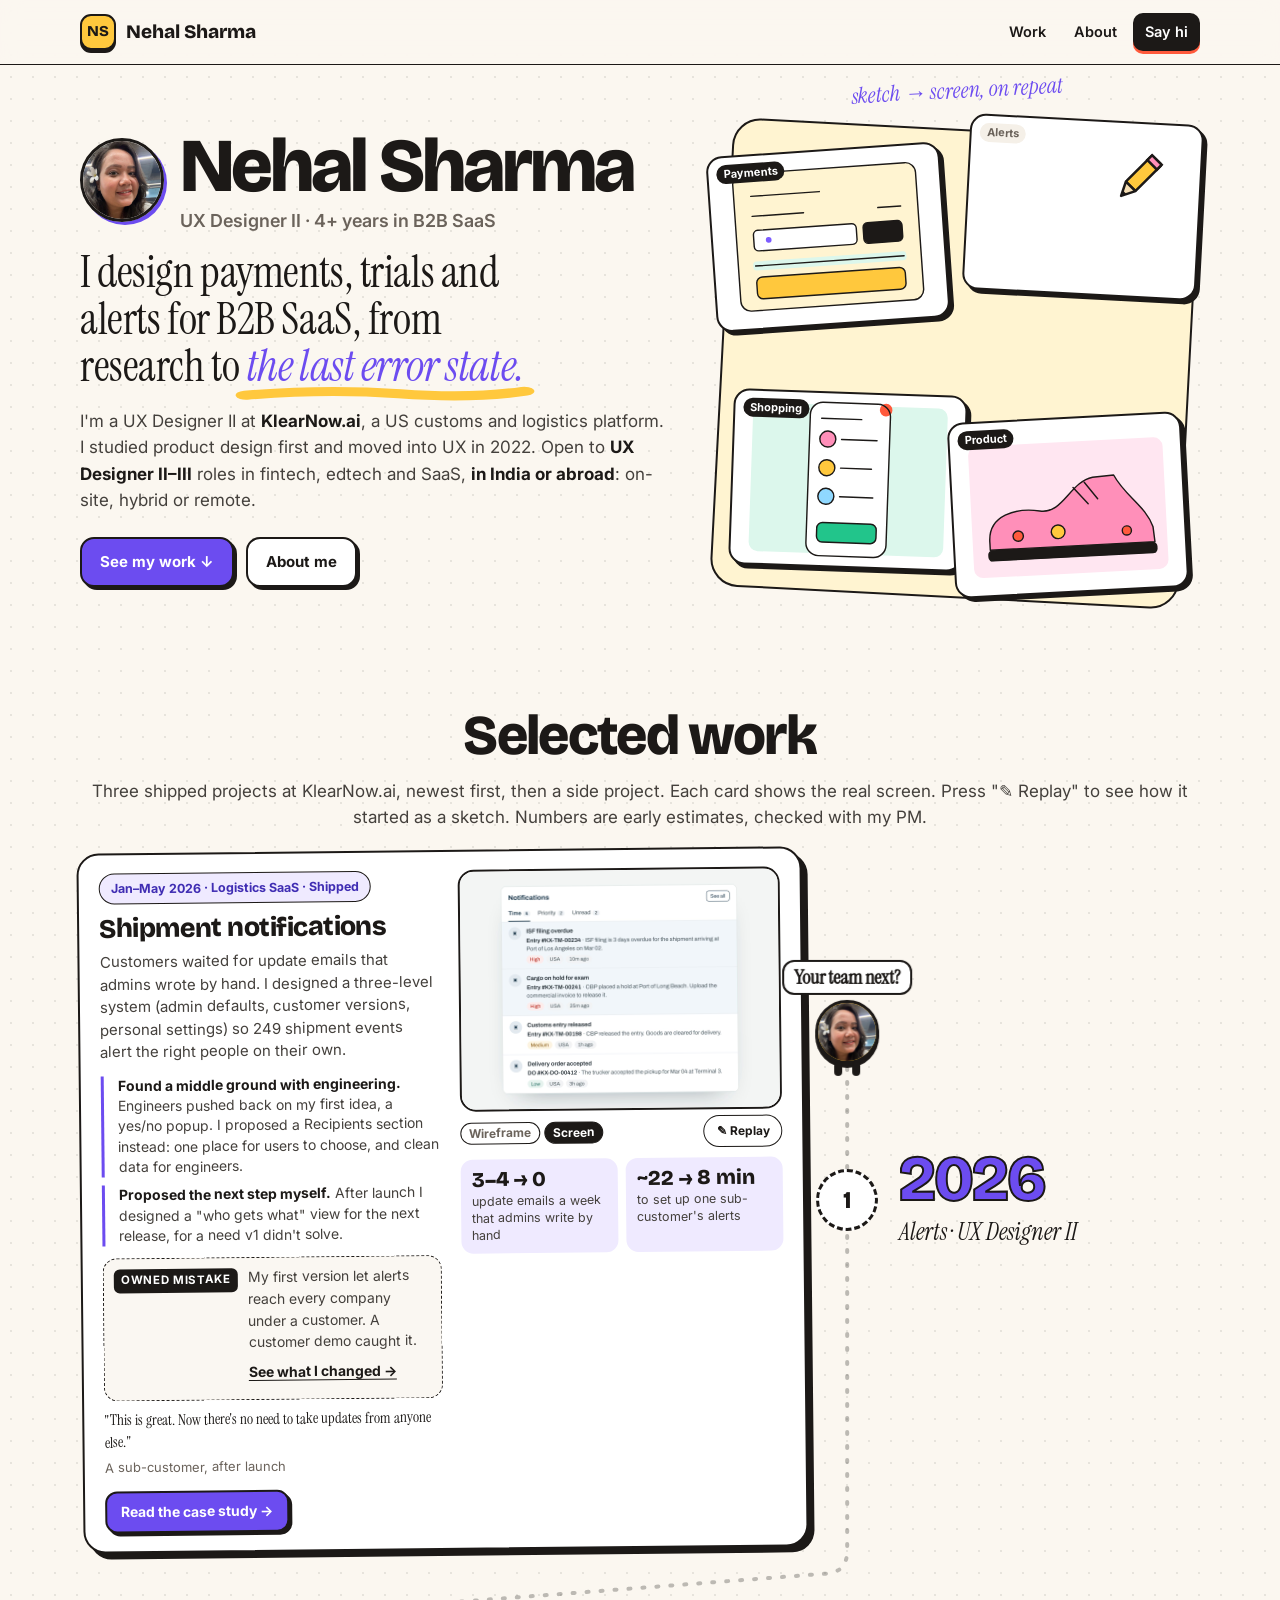
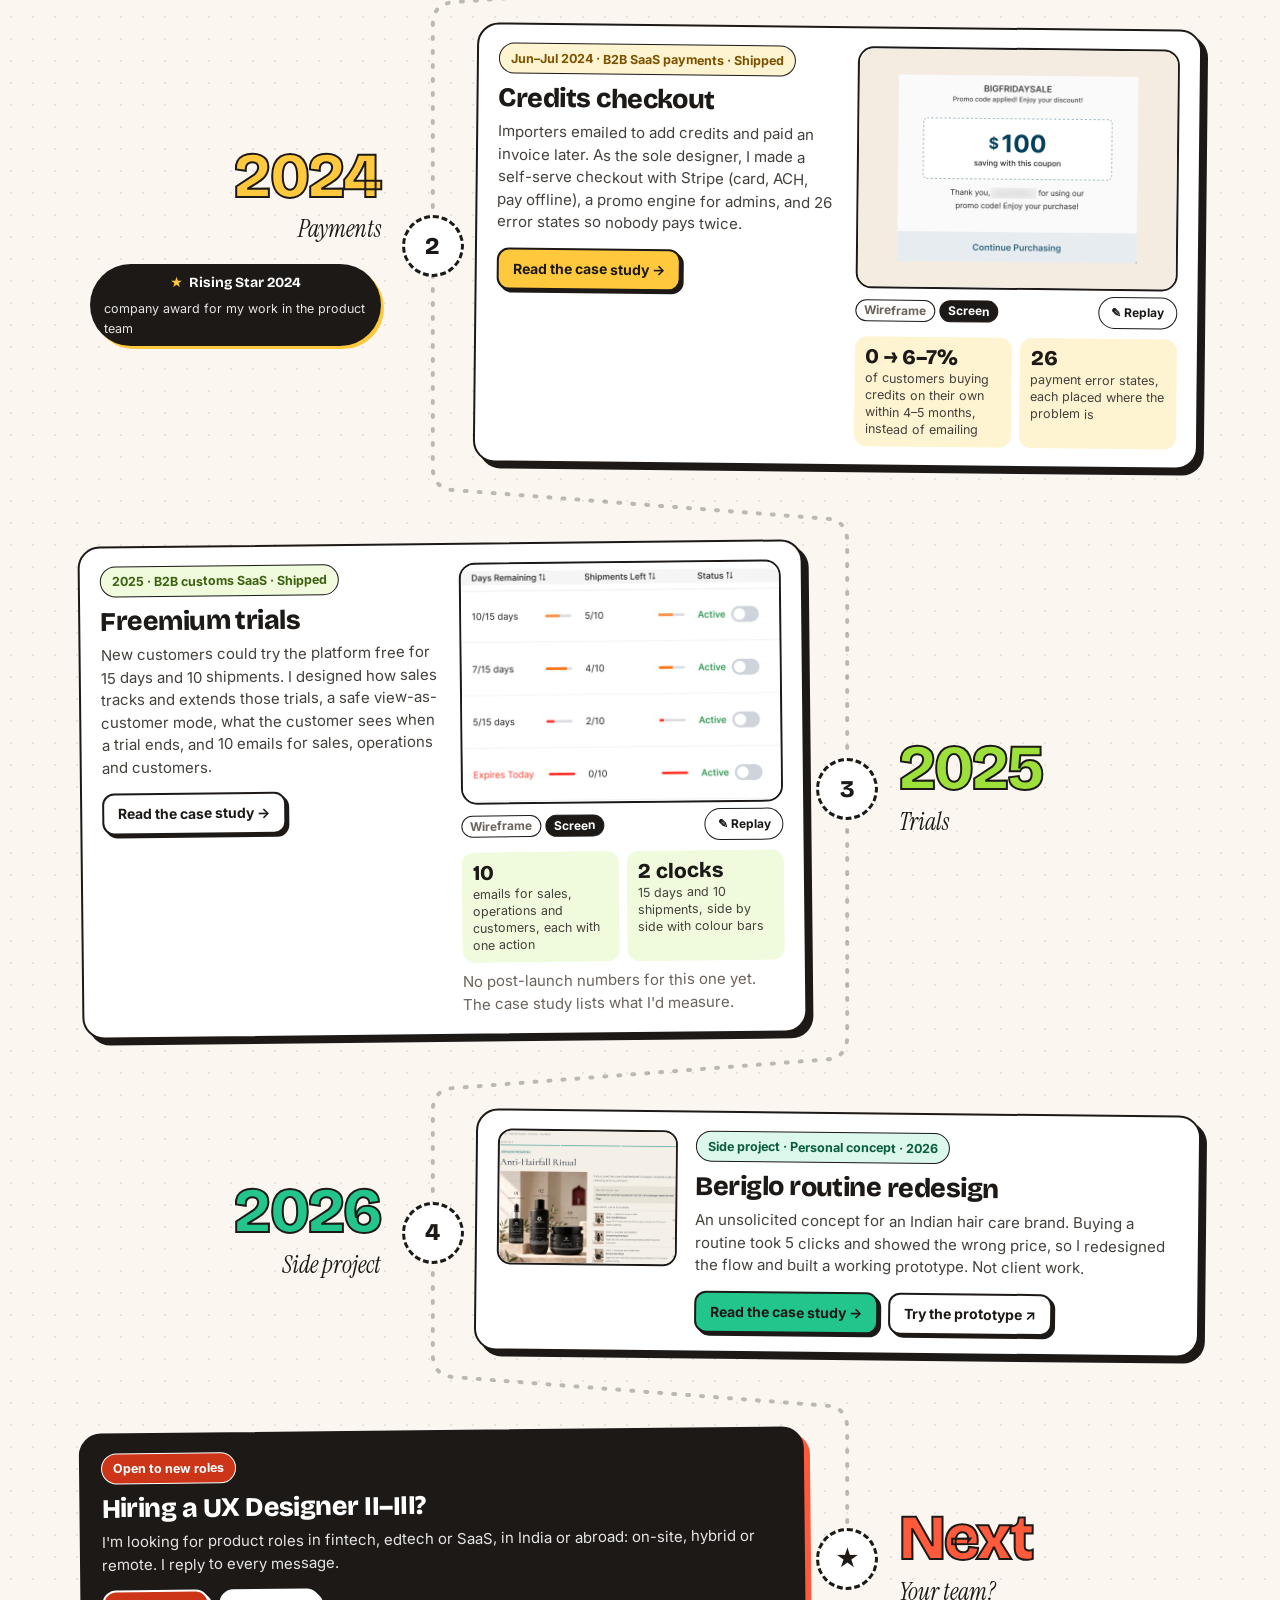
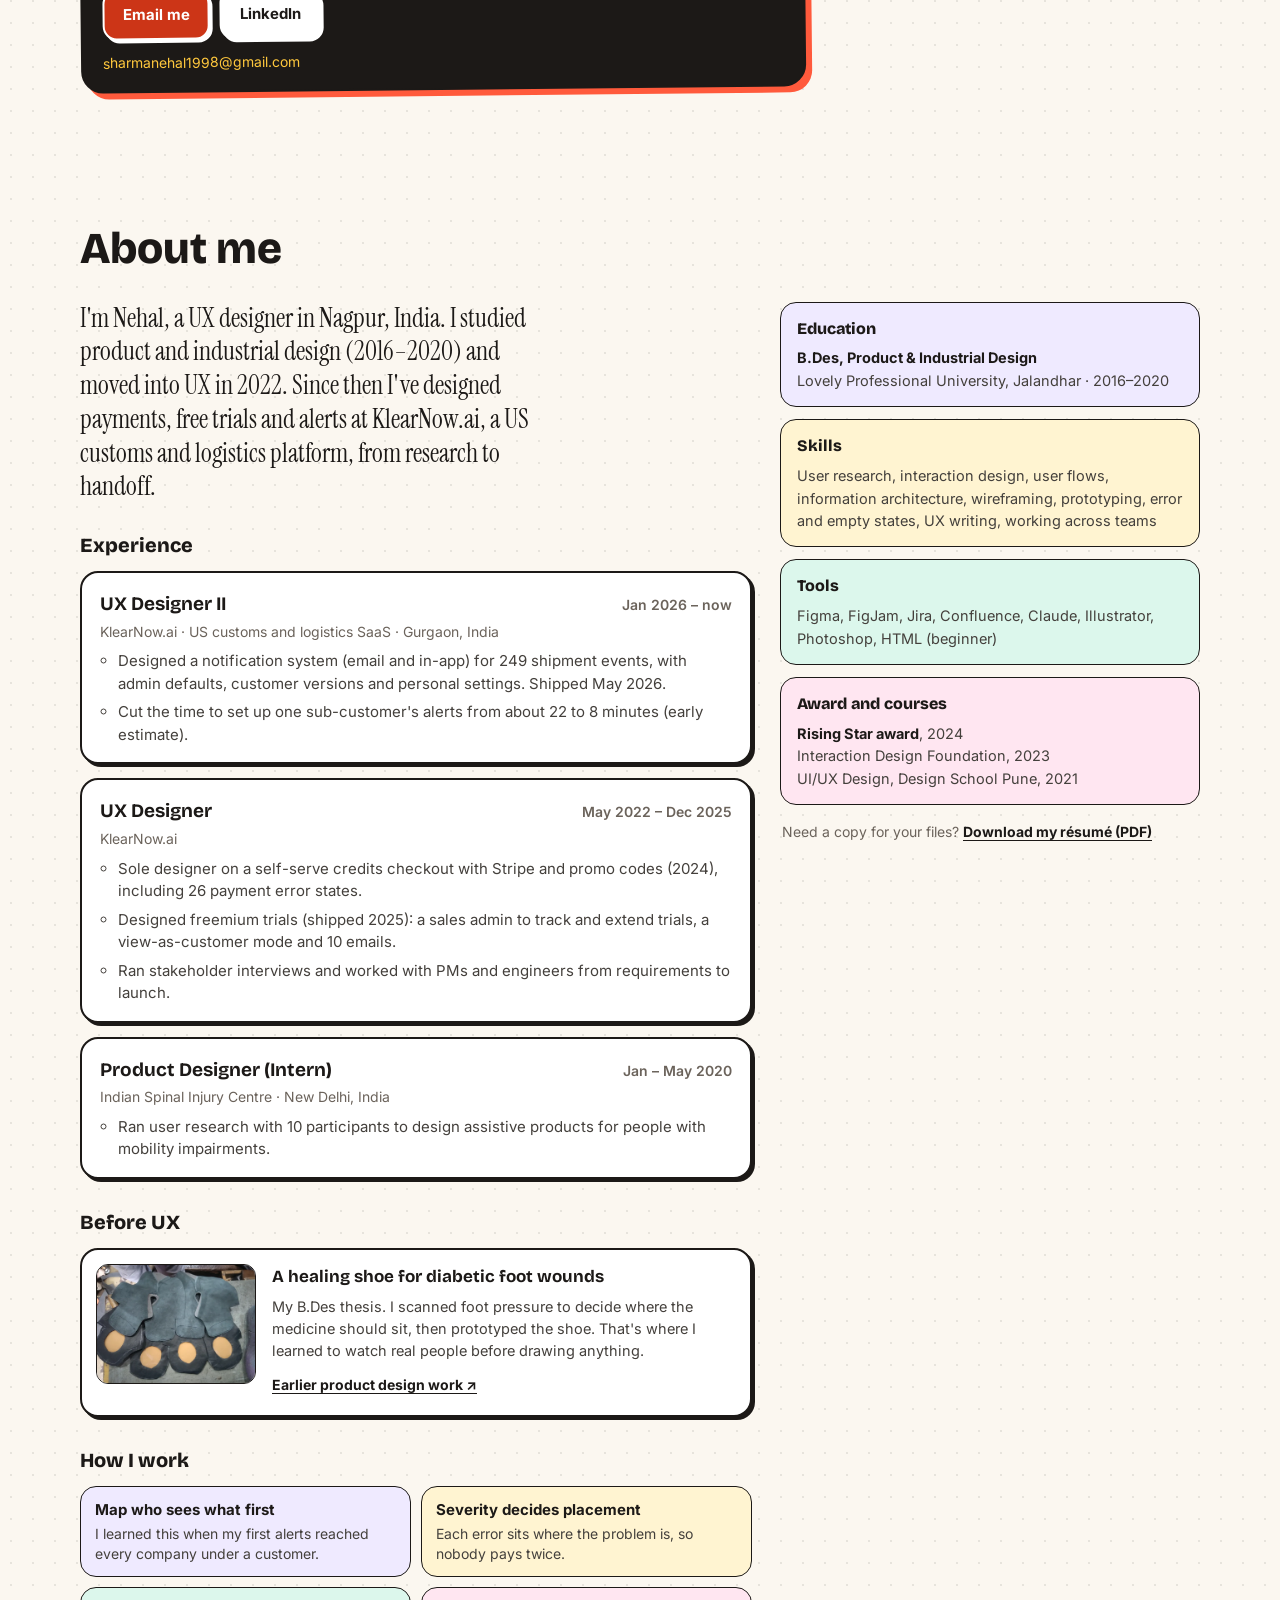
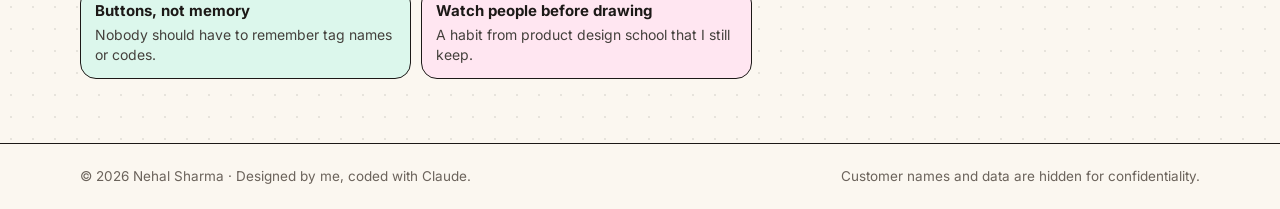
==== index.html @ 5cc25cce "Add files via upload" ====
<!doctype html>
<html lang="en">
<head>
<meta charset="utf-8">
<meta name="viewport" content="width=device-width, initial-scale=1, viewport-fit=cover">
<link rel="icon" href="data:image/svg+xml,%3Csvg xmlns='http://www.w3.org/2000/svg' viewBox='0 0 64 64'%3E%3Crect width='64' height='64' rx='16' fill='%231c1917'/%3E%3Ctext x='32' y='42' text-anchor='middle' font-family='Arial,Helvetica,sans-serif' font-size='28' font-weight='700' fill='%23ffc83d'%3ENS%3C/text%3E%3C/svg%3E">
<title>Nehal Sharma · Portfolio · UX Designer II</title>
<meta property="og:url" content="https://nehalsharma10.github.io/">
<link rel="canonical" href="https://nehalsharma10.github.io/">
<meta name="description" content="Portfolio of Nehal Sharma, UX Designer II. Payments, trials and alerts for B2B SaaS in customs and logistics. Open to roles in India and abroad.">
<meta property="og:type" content="website">
<meta property="og:title" content="Nehal Sharma · UX Designer II · Portfolio">
<meta property="og:description" content="I design payments, free trials and alerts for B2B SaaS in customs and logistics. Open to UX Designer II–III roles in India or abroad.">
<meta property="og:image" content="https://nehalsharma10.github.io/assets/og-cover.jpg">
<meta property="og:image:width" content="1200">
<meta property="og:image:height" content="630">
<meta name="twitter:card" content="summary_large_image">
<script>document.documentElement.classList.add("js")</script>
<link rel="preconnect" href="https://fonts.googleapis.com">
<link rel="preconnect" href="https://fonts.gstatic.com" crossorigin>
<link rel="stylesheet" href="https://fonts.googleapis.com/css2?family=Bricolage+Grotesque:opsz,wght@12..96,600;12..96,800&family=Inter:wght@400;500;600;700&family=Instrument+Serif:ital@0;1&display=swap">
<style>
:root {
  --bg: #fbf7f0; --paper: #fff; --ink: #1c1917; --text: #44403c; --muted: #6b635b; --line: #e7dfd3; --pencil: #57534e;
  --violet: #6c4cf0; --violet-bg: #efeaff; --violet-ink: #3f2db3;
  --coral: #ff5a3c; --coral-bg: #ffe8e1; --coral-ink: #9a2a14; --coral-deep: #cc3517;
  --yellow: #ffc83d; --yellow-bg: #fff4d1; --yellow-ink: #7a5200;
  --mint: #22c58b; --mint-bg: #dcf7ec; --mint-ink: #0a5c3f;
  --sky: #3d9bff; --sky-bg: #e2f0ff; --sky-ink: #164f8f;
  --pink: #ff8fb9; --pink-bg: #ffe6f1; --pink-ink: #8f1d50;
  --lime: #9ee03a; --lime-bg: #effbdc; --lime-ink: #3d6110;
  --bounce: cubic-bezier(.3, 1.4, .5, 1);
  --head: "Bricolage Grotesque", Inter, system-ui, sans-serif;
  --hand: "Instrument Serif", Georgia, serif;
  --serif: "Instrument Serif", Georgia, serif;
}
* { box-sizing: border-box; }
html { scroll-behavior: smooth; scroll-padding-top: 76px; }
body { margin: 0; font-family: Inter, system-ui, -apple-system, "Segoe UI", sans-serif; font-size: 16px; line-height: 1.55; color: var(--text); background: var(--bg);
  background-image: radial-gradient(circle, rgba(28, 25, 23, .09) 1px, transparent 1.2px); background-size: 22px 22px; overflow-x: hidden; }
img { max-width: 100%; display: block; }
a { color: inherit; }
:focus-visible { outline: 3px solid var(--violet); outline-offset: 3px; border-radius: 8px; }
.wrap { max-width: 1160px; margin: 0 auto; padding-left: max(20px, env(safe-area-inset-left, 0px)); padding-right: max(20px, env(safe-area-inset-right, 0px)); }
.hand { font-family: var(--hand); font-style: italic; font-weight: 400; color: var(--violet); }
.skip { position: absolute; left: -999px; top: 8px; z-index: 90; background: var(--ink); color: #fff; padding: 8px 12px; border-radius: 8px; }
.skip:focus { left: 8px; }

/* nav */
.bar { position: sticky; top: 0; z-index: 50; background: rgba(251, 247, 240, .9); backdrop-filter: blur(10px); -webkit-backdrop-filter: blur(10px); border-bottom: 1.5px solid var(--ink); }
.bar .wrap { display: flex; align-items: center; justify-content: space-between; height: 64px; gap: 12px; }
.logo { display: flex; align-items: center; gap: 10px; font-family: var(--head); font-weight: 800; font-size: 19px; color: var(--ink); text-decoration: none; }
.logo i { width: 36px; height: 36px; border-radius: 11px; background: var(--yellow); border: 2px solid var(--ink); box-shadow: 0 3px 0 var(--ink); display: grid; place-items: center; font-style: normal; font-size: 15px; }
.bar nav { display: flex; gap: 4px; align-items: center; }
.bar nav a { padding: 8px 12px; border-radius: 10px; font-weight: 600; font-size: 14.5px; text-decoration: none; color: var(--ink); }
.bar nav a:hover { background: var(--yellow-bg); }
.bar nav .cta { background: var(--ink); color: #fff; box-shadow: 0 3px 0 var(--coral); }
.bar nav .cta:hover { background: var(--ink); }
@media (max-width: 640px) { .bar nav a:not(.cta) { display: none; } }

/* buttons */
.btn { display: inline-flex; align-items: center; gap: 6px; padding: 11px 18px; border-radius: 14px; font-size: 15px; font-weight: 700; text-decoration: none; border: 2px solid var(--ink); background: #fff; color: var(--ink); box-shadow: 3px 3px 0 var(--ink); transition: transform .15s, box-shadow .15s; }
.btn:hover { transform: translate(-2px, -2px); box-shadow: 5px 5px 0 var(--ink); }
.btn:active { transform: translate(2px, 2px); box-shadow: 1px 1px 0 var(--ink); }
.btn.v { background: var(--violet); color: #fff; } .btn.y { background: var(--yellow); } .btn.m { background: var(--mint); } .btn.c { background: var(--coral-deep); color: #fff; } .btn.p { background: var(--pink); }
.btn.sm { padding: 8px 14px; font-size: 14px; border-radius: 12px; }

/* hero */
.hero { padding-block: 44px 30px; display: grid; grid-template-columns: minmax(0, 1.08fr) minmax(0, .92fr); gap: 36px; align-items: center; }
.who { margin: 0 0 18px; display: inline-flex; align-items: center; gap: 12px; background: #fff; border: 2px solid var(--ink); border-radius: 99px; padding: 6px 18px 6px 6px; box-shadow: 3px 3px 0 var(--ink); }
.who img { width: 46px; height: 46px; border-radius: 50%; object-fit: cover; object-position: center 20%; }
.who b { display: block; font-family: var(--head); font-size: 17px; color: var(--ink); line-height: 1.2; }
.who small { font-size: 13px; color: var(--muted); }
.tiles { margin: 0; display: grid; grid-template-columns: repeat(9, minmax(0, 1fr)); max-width: 640px; gap: clamp(4px, .8vw, 9px); font-family: var(--head); font-weight: 800; line-height: 1; }
.tiles span { position: relative; display: grid; place-items: center; aspect-ratio: 5 / 6; font-size: clamp(22px, 4.2vw, 54px); border-radius: clamp(9px, 1.3vw, 18px); border: 2.5px solid var(--ink); box-shadow: 0 5px 0 var(--ink); color: var(--ink); background: var(--c); cursor: pointer; user-select: none; -webkit-user-select: none; transition: background .35s, color .35s, box-shadow .35s; }
.tiles span:nth-child(1) { --c: #ffc83d; } .tiles span:nth-child(2) { --c: #ff8fb9; } .tiles span:nth-child(3) { --c: #7c5cff; --f: #fff; } .tiles span:nth-child(4) { --c: #22c58b; } .tiles span:nth-child(5) { --c: #ff5a3c; --f: #fff; }
.tiles span:nth-child(6) { --c: #3d9bff; --f: #fff; } .tiles span:nth-child(7) { --c: #ffc83d; } .tiles span:nth-child(8) { --c: #fff; } .tiles span:nth-child(9) { --c: #ff8fb9; }
.tiles span { color: var(--f, var(--ink)); }
.tiles.sketch span { background: transparent; color: var(--pencil); border-style: dashed; border-color: var(--pencil); box-shadow: none; }
.tiles.sketch span.lit { background: var(--c); color: var(--f, var(--ink)); border-style: solid; border-color: var(--ink); box-shadow: 0 5px 0 var(--ink); animation: tjelly .55s ease-out; }
.tiles span:hover { animation: tjelly .55s ease-out; }
.tiles span.spin { animation: tspin .7s cubic-bezier(.3, 1.3, .5, 1); }
@keyframes tjelly { 0%, 100% { transform: none; } 25% { transform: translateY(-14%) scale(.9, 1.12) rotate(-5deg); } 50% { transform: scale(1.16, .84); } 70% { transform: scale(.95, 1.05); } }
@keyframes tspin { 40% { transform: translateY(-40%) rotate(200deg) scale(1.1); } 100% { transform: rotate(360deg); } }
.tile-note { margin: 10px 0 0; font-family: var(--hand); font-size: 20px; color: var(--muted); }
h1.head { margin: 18px 0 0; font-family: var(--serif); font-weight: 400; font-size: clamp(34px, 4.6vw, 58px); line-height: 1.04; color: var(--ink); letter-spacing: -.01em; text-wrap: balance; }
h1.head em { color: var(--violet); position: relative; white-space: nowrap; }
h1.head em svg { position: absolute; left: -2%; bottom: -.12em; width: 104%; height: .3em; overflow: visible; }
h1.head em path { fill: none; stroke: var(--yellow); stroke-width: 7; stroke-linecap: round; stroke-dasharray: 1; stroke-dashoffset: 1; animation: draw 1s .9s ease-out forwards; }
.intro { margin: 18px 0 0; max-width: 54ch; font-size: 17px; color: var(--text); }
.intro b { color: var(--ink); }
.cta-row { margin-top: 24px; display: flex; flex-wrap: wrap; gap: 12px; }

/* hero sketchbook */
.book { position: relative; aspect-ratio: 1 / 1; max-width: 500px; width: 100%; justify-self: center; }
.book::before { content: ""; position: absolute; inset: 4% 2% 2% 4%; border-radius: 28px; background: var(--yellow-bg); border: 2px solid var(--ink); rotate: 3deg; }
.mini { position: absolute; width: 47%; aspect-ratio: 4 / 3; background: #fff; border: 2px solid var(--ink); border-radius: 16px; box-shadow: 4px 4px 0 var(--ink); overflow: hidden; transition: transform .4s var(--bounce); }
.mini:nth-of-type(1) { left: 2%; top: 8%; rotate: -4deg; } .mini:nth-of-type(2) { right: 0; top: 2%; rotate: 3deg; }
.mini:nth-of-type(3) { left: 6%; bottom: 8%; rotate: 2deg; } .mini:nth-of-type(4) { right: 3%; bottom: 3%; rotate: -3deg; }
.mini svg { width: 100%; height: 100%; display: block; }
.mini .tag { position: absolute; left: 8px; top: 7px; font: 700 11px/1 Inter, sans-serif; padding: 4px 7px; border-radius: 99px; background: #f5f0e8; color: var(--muted); transition: background .3s, color .3s; z-index: 2; }
.mini.fill .tag { background: var(--ink); color: #fff; }
.mini.on { transform: scale(1.06); z-index: 3; }
.pencil { position: absolute; z-index: 6; width: 54px; height: 54px; left: 45%; top: 45%; pointer-events: none; transition: left .7s cubic-bezier(.5, 0, .2, 1), top .7s cubic-bezier(.5, 0, .2, 1); }
.pencil svg { width: 100%; height: 100%; animation: scribble .35s ease-in-out infinite alternate; transform-origin: 10% 90%; }
@keyframes scribble { from { transform: rotate(-6deg) translate(0, 0); } to { transform: rotate(4deg) translate(3px, -2px); } }
.book .hand { position: absolute; z-index: 5; font-size: 22px; white-space: nowrap; }

/* sketch and colour layers (shared by hero and levels) */
.s path, .s rect, .s circle, .s line { fill: none; stroke: var(--pencil); stroke-width: 3; stroke-linecap: round; stroke-linejoin: round; stroke-dasharray: 1; stroke-dashoffset: 1; }
.draw .s path, .draw .s rect, .draw .s circle, .draw .s line { animation: draw .9s ease-out forwards; }
.s .d2 { animation-delay: .15s !important; } .s .d3 { animation-delay: .3s !important; } .s .d4 { animation-delay: .45s !important; }
.cl { opacity: 0; transform: scale(.96); transform-origin: center; transition: opacity .45s, transform .45s var(--bounce); }
.fill .cl { opacity: 1; transform: none; }
.fill .s path, .fill .s rect, .fill .s circle, .fill .s line { stroke: var(--ink); stroke-width: 2.5; }
@keyframes draw { to { stroke-dashoffset: 0; } }

/* glance + jump */
.glance { display: grid; grid-template-columns: repeat(4, minmax(0, 1fr)); gap: 12px; margin-top: 10px; }
.g { background: #fff; border: 2px solid var(--ink); border-radius: 18px; padding: 14px 16px; box-shadow: 3px 3px 0 var(--ink); }
.g b { display: block; font-family: var(--head); font-size: 26px; color: var(--ink); line-height: 1.1; }
.g span { font-size: 13.5px; color: var(--muted); }
.g:nth-child(1) { background: var(--violet-bg); } .g:nth-child(2) { background: var(--yellow-bg); } .g:nth-child(3) { background: var(--mint-bg); } .g:nth-child(4) { background: var(--pink-bg); }
.jump { margin: 22px 0 0; display: flex; flex-wrap: wrap; gap: 8px; align-items: center; }
.jump > span { font-family: var(--hand); font-size: 22px; color: var(--muted); margin-right: 4px; }
.jump a { display: inline-flex; align-items: center; gap: 6px; padding: 6px 12px 6px 6px; border-radius: 99px; background: #fff; border: 1.5px solid var(--ink); font-size: 13.5px; font-weight: 600; color: var(--ink); text-decoration: none; transition: transform .2s var(--bounce); }
.jump a:hover { transform: translateY(-3px) rotate(-2deg); }
.jump a i { width: 22px; height: 22px; border-radius: 50%; display: grid; place-items: center; font-style: normal; font-size: 12px; font-weight: 800; background: var(--k); color: var(--ink); border: 1.5px solid var(--ink); }

/* journey */
.jhead { padding-block: 70px 20px; text-align: center; }
.jhead h2 { margin: 0; font-family: var(--head); font-weight: 800; font-size: clamp(32px, 5vw, 56px); color: var(--ink); letter-spacing: -.03em; line-height: 1; }
.jhead h2 .press { display: inline-block; background: var(--ink); color: var(--yellow); padding: 4px 14px 8px; border-radius: 14px; rotate: -2deg; animation: blinkbg 1.6s steps(1) infinite; }
@keyframes blinkbg { 50% { color: #fff; } }
.jhead p { margin: 14px 0 0; font-size: 17px; }
.jhead .hand { font-size: 24px; }
.map { position: relative; padding-bottom: 40px; }
.trail { position: absolute; inset: 0; pointer-events: none; z-index: 0; overflow: visible; }
.trail .base { fill: none; stroke: rgba(28, 25, 23, .28); stroke-width: 4; stroke-dasharray: 2 12; stroke-linecap: round; }
.trail .prog { fill: none; stroke: var(--violet); stroke-width: 6; stroke-linecap: round; }
.buddy { position: absolute; z-index: 20; left: 0; top: 0; width: 64px; height: 64px; margin: -40px 0 0 -32px; pointer-events: none; will-change: transform; }
.buddy .face { width: 64px; height: 64px; border-radius: 50%; border: 3px solid var(--ink); background: var(--yellow); overflow: hidden; box-shadow: 0 4px 0 var(--ink); }
.buddy .face img { width: 100%; height: 100%; object-fit: cover; object-position: center 20%; }
.buddy .legs { position: absolute; left: 50%; bottom: -12px; width: 26px; margin-left: -13px; display: flex; justify-content: space-between; }
.buddy .legs i { width: 8px; height: 14px; background: var(--ink); border-radius: 4px; transform-origin: top; }
.buddy.walk .legs i:first-child { animation: leg .3s ease-in-out infinite alternate; }
.buddy.walk .legs i:last-child { animation: leg .3s ease-in-out infinite alternate-reverse; }
.buddy.walk .face { animation: bob .3s ease-in-out infinite alternate; }
@keyframes leg { from { transform: rotate(25deg); } to { transform: rotate(-25deg); } }
@keyframes bob { to { transform: translateY(-4px); } }
.buddy .say { position: absolute; left: 70px; top: 4px; white-space: nowrap; font-family: var(--hand); font-size: 20px; font-weight: 700; background: #fff; border: 2px solid var(--ink); border-radius: 12px; padding: 0 10px; color: var(--ink); opacity: 0; transform: scale(.6); transform-origin: left center; transition: opacity .25s, transform .3s var(--bounce); }
.buddy .say.on { opacity: 1; transform: none; }

.lvl { position: relative; z-index: 1; display: grid; grid-template-columns: minmax(0, 1fr) 96px minmax(0, 1fr); align-items: center; margin-bottom: 70px; }
.lvl .node { grid-column: 2; grid-row: 1; justify-self: center; width: 62px; height: 62px; border-radius: 50%; background: #fff; border: 3px dashed var(--ink); display: grid; place-items: center; font-family: var(--head); font-weight: 800; font-size: 24px; color: var(--ink); transition: background .35s, transform .4s var(--bounce), border-style .2s; position: relative; }
.lvl.cleared .node { background: var(--k); border-style: solid; transform: scale(1.12); box-shadow: 0 4px 0 var(--ink); }
.k4.cleared .node { color: #fff; }
.lvl .node::after { content: "★"; position: absolute; top: -14px; right: -12px; font-size: 22px; color: var(--yellow); -webkit-text-stroke: 1.5px var(--ink); transform: scale(0) rotate(-90deg); transition: transform .45s var(--bounce); }
.lvl.cleared .node::after { transform: scale(1) rotate(0); }
.card { grid-row: 1; background: #fff; border: 2px solid var(--ink); border-radius: 26px; box-shadow: 6px 6px 0 var(--ink); padding: 22px; opacity: 1; transform: rotate(var(--r, -1deg)); transition: opacity .6s, transform .7s var(--bounce); }
.lvl.seen .card { opacity: 1; transform: rotate(var(--r, -1deg)); }
.lvl:nth-child(odd) .card { grid-column: 1; --r: -1deg; } .lvl:nth-child(even) .card { grid-column: 3; --r: 1deg; }
.side { grid-row: 1; padding: 0 10px; }
.lvl.seen .side { opacity: 1; }
.lvl:nth-child(odd) .side { grid-column: 3; } .lvl:nth-child(even) .side { grid-column: 1; text-align: right; }
.side .yr { display: block; font-family: var(--head); font-weight: 800; font-size: clamp(44px, 6vw, 78px); line-height: .9; color: var(--k); -webkit-text-stroke: 2px var(--ink); letter-spacing: -.03em; }
.side .hand { display: block; font-size: 24px; margin-top: 6px; color: var(--ink); }
.chip { display: inline-flex; align-items: center; gap: 6px; font-size: 12.5px; font-weight: 700; padding: 5px 11px; border-radius: 99px; background: var(--kb); color: var(--ki); border: 1.5px solid var(--ink); }
.card h3 { margin: 12px 0 0; font-family: var(--head); font-weight: 800; font-size: clamp(24px, 2.6vw, 32px); line-height: 1.08; color: var(--ink); letter-spacing: -.02em; }
.card p { margin: 10px 0 0; }
.frame { position: relative; margin-top: 16px; aspect-ratio: 4 / 3; border: 2px solid var(--ink); border-radius: 16px; overflow: hidden; background: #fff; }
.frame svg.sk { position: absolute; inset: 0; width: 100%; height: 100%; }
.frame img { position: absolute; inset: 0; width: 100%; height: 100%; object-fit: cover; clip-path: inset(0 100% 0 0); transition: clip-path 1.5s cubic-bezier(.6, 0, .3, 1); }
.frame.fill img { clip-path: inset(0 0 0 0); }
.frame .pen { position: absolute; top: 0; bottom: 0; left: 0; width: 4px; margin-left: -2px; background: var(--k); box-shadow: 0 0 0 1.5px var(--ink); opacity: 0; transition: left 1.5s cubic-bezier(.6, 0, .3, 1), opacity .3s; }
.frame.fill .pen { left: 100%; opacity: 1; }
.frame.done .pen { opacity: 0; }
.frame .lab { position: absolute; left: 10px; top: 10px; z-index: 3; display: flex; gap: 4px; font: 700 12px/1 Inter, sans-serif; }
.frame .lab span { padding: 5px 9px; border-radius: 99px; background: #fff; border: 1.5px solid var(--ink); color: var(--muted); transition: background .3s, color .3s; }
.frame .lab span.on { background: var(--ink); color: #fff; }
.frame .replay { position: absolute; right: 10px; bottom: 10px; z-index: 3; font: 700 12px/1 Inter, sans-serif; padding: 6px 10px; border-radius: 99px; background: #fff; border: 1.5px solid var(--ink); color: var(--ink); cursor: pointer; opacity: 0; transition: opacity .3s; }
.frame.done .replay { opacity: 1; }
.frame.instant, .frame.instant * { transition: none !important; }
.nonum { margin: 8px 2px 0; font-size: 13px; color: var(--muted); }
.lead-points { list-style: none; margin: 12px 0 0; padding: 0; display: grid; gap: 8px; font-size: 14px; line-height: 1.45; color: var(--text); }
.lead-points li { padding-left: 14px; border-left: 3px solid var(--violet); }
.lead-points b { color: var(--ink); }
.stats { margin-top: 16px; display: grid; grid-template-columns: repeat(2, minmax(0, 1fr)); gap: 10px; }
.st { background: var(--kb); border-radius: 14px; padding: 12px 14px; }
.st b { display: block; font-family: var(--head); font-weight: 800; font-size: 26px; line-height: 1.05; color: var(--ink); }
.st span { font-size: 13px; color: var(--text); line-height: 1.35; display: block; margin-top: 3px; }
.tip { margin-top: 14px; display: flex; gap: 10px; align-items: flex-start; font-size: 14.5px; background: #faf7f2; border: 1.5px dashed var(--ink); border-radius: 14px; padding: 10px 12px; }
.tip b { flex: none; font-size: 11.5px; letter-spacing: .06em; text-transform: uppercase; background: var(--ink); color: #fff; padding: 3px 7px; border-radius: 6px; margin-top: 2px; }
.quote { margin-top: 14px; font-family: var(--serif); font-size: 21px; line-height: 1.25; color: var(--ink); }
.quote small { display: block; font-family: Inter, sans-serif; font-size: 13px; color: var(--muted); margin-top: 4px; }
.card .acts { margin-top: 18px; display: flex; flex-wrap: wrap; gap: 10px; }
.powers { margin-top: 16px; display: flex; flex-wrap: wrap; gap: 8px; }
.powers span { font-size: 13.5px; font-weight: 600; padding: 7px 12px; border-radius: 12px; border: 1.5px solid var(--ink); background: var(--pc); color: var(--ink); opacity: 0; transform: scale(.4) rotate(-10deg); transition: opacity .3s, transform .5s var(--bounce); }
.lvl.seen .powers span { opacity: 1; transform: none; }
.powers .tool { background: #fff; border-style: dashed; }
.k1 { --k: var(--pink); --kb: var(--pink-bg); --ki: var(--pink-ink); }
.k2 { --k: var(--sky); --kb: var(--sky-bg); --ki: var(--sky-ink); }
.k3 { --k: var(--yellow); --kb: var(--yellow-bg); --ki: var(--yellow-ink); }
.k4 { --k: var(--violet); --kb: var(--violet-bg); --ki: var(--violet-ink); }
.k5 { --k: var(--mint); --kb: var(--mint-bg); --ki: var(--mint-ink); }
.k7 { --k: var(--lime); --kb: var(--lime-bg); --ki: var(--lime-ink); }
.k6 { --k: var(--coral); --kb: var(--coral-bg); --ki: var(--coral-ink); }

.bonus { position: relative; z-index: 1; max-width: 430px; margin: -10px 0 70px 4%; text-align: center; background: var(--ink); color: #fff; border-radius: 22px; padding: 18px 22px; box-shadow: 5px 5px 0 var(--yellow); opacity: 0; transform: scale(.7) rotate(-3deg); transition: opacity .4s, transform .6s var(--bounce); }
.bonus.seen { opacity: 1; transform: rotate(-1.5deg); }
.bonus .star { display: inline-block; font-size: 34px; color: var(--yellow); animation: spinstar 3s linear infinite; }
@keyframes spinstar { to { transform: rotate(360deg); } }
.bonus b { display: block; font-family: var(--head); font-size: 22px; margin-top: 2px; }
.bonus span { font-size: 14.5px; color: #e7e5e4; }

/* final level */
.final .card { background: var(--ink); color: #e7e5e4; box-shadow: 6px 6px 0 var(--coral); }
.final .card h3 { color: #fff; }
.final .card .chip { background: var(--coral-deep); color: #fff; border-color: #fff; }
.final .card .btn { border-color: #fff; box-shadow: 3px 3px 0 #fff; }
.final .mail { margin-top: 12px; font-family: Inter, system-ui, sans-serif; font-size: 14px; color: var(--yellow); user-select: all; }

footer { border-top: 1.5px solid var(--ink); padding-block: 22px; font-size: 13.5px; color: var(--muted); background: var(--bg); }
footer .wrap { display: flex; flex-wrap: wrap; justify-content: space-between; gap: 8px; }


/* responsive */
@media (max-width: 1100px) { .glance { grid-template-columns: repeat(2, minmax(0, 1fr)); } }
@media (max-width: 920px) {
  .hero { grid-template-columns: 1fr; gap: 26px; padding-block: 30px 20px; }
  .book { max-width: 440px; }
  .lvl { grid-template-columns: 64px minmax(0, 1fr); margin-bottom: 54px; align-items: start; }
  .lvl .node { grid-column: 1; width: 50px; height: 50px; font-size: 20px; margin-top: 18px; }
  .lvl:nth-child(odd) .card, .lvl:nth-child(even) .card { grid-column: 2; grid-row: 2; }
  .lvl:nth-child(odd) .side, .lvl:nth-child(even) .side { grid-column: 2; grid-row: 1; text-align: left; padding: 0 0 10px; }
  .side .yr { font-size: 46px; display: inline; } .side .hand { display: inline; margin-left: 10px; font-size: 22px; }
  .bonus { margin: -14px 0 54px 64px; }
  .buddy { width: 48px; height: 48px; margin: -28px 0 0 -24px; }
  .buddy .face { width: 48px; height: 48px; }
  .buddy .say { left: 54px; font-size: 18px; }
}
@media (max-width: 560px) {
  .card { padding: 16px; border-radius: 20px; box-shadow: 4px 4px 0 var(--ink); }
  .final .card { box-shadow: 4px 4px 0 var(--coral); }
  .stats { grid-template-columns: 1fr; }
  .glance { grid-template-columns: repeat(2, minmax(0, 1fr)); gap: 10px; }
  .g { padding: 12px; } .g b { font-size: 22px; }
  .who small { font-size: 12px; }
  .lvl { grid-template-columns: 48px minmax(0, 1fr); }
  .lvl .node { width: 40px; height: 40px; font-size: 17px; border-width: 2.5px; }
  .bonus { margin-left: 48px; }
  .buddy .say { display: none; }
}
/* compact cards: text beside the visual so each level fits in one screen */
.lvl { margin-bottom: 44px; }
.lvl.L { grid-template-columns: minmax(0, 2.1fr) 84px minmax(0, .9fr); }
.lvl.R { grid-template-columns: minmax(0, .9fr) 84px minmax(0, 2.1fr); }
.lvl.L .card { grid-column: 1; --r: -.6deg; } .lvl.R .card { grid-column: 3; --r: .6deg; }
.lvl.L .side { grid-column: 3; text-align: left; } .lvl.R .side { grid-column: 1; text-align: right; }
.card { padding: 18px 20px; border-radius: 22px; }
.card h3 { margin-top: 10px; font-size: clamp(22px, 2.1vw, 27px); }
.card p { font-size: 15px; line-height: 1.5; margin-top: 8px; }
.card.two { display: grid; grid-template-columns: minmax(0, 1.05fr) minmax(0, 1fr); gap: 20px; align-items: start; }
.vis .frame { margin-top: 0; }
.vis .stats { margin-top: 10px; gap: 8px; }
.st { padding: 9px 11px; border-radius: 12px; }
.st b { font-size: 21px; }
.st span { font-size: 12.5px; }
.tip { margin-top: 12px; font-size: 14px; padding: 8px 10px; }
.tip a { font-weight: 700; color: var(--ink); text-underline-offset: 3px; display: inline-block; padding-block: 8px; }
.tip span { min-width: 0; }
@media (max-width: 560px) { .tip { flex-direction: column; gap: 4px; } }
.pre-ux a { display: inline-block; padding-block: 5px; }
.quote { margin-top: 12px; font-size: 18px; }
.card .acts { margin-top: 14px; }
.powers { margin-top: 12px; gap: 6px; } .powers span { font-size: 13px; padding: 6px 10px; }
.side .yr { font-size: clamp(40px, 5vw, 64px); }
.bonus { margin: -6px 0 44px 4%; padding: 14px 20px; }
@media (max-width: 920px) {
  .lvl.L, .lvl.R { grid-template-columns: 64px minmax(0, 1fr); margin-bottom: 40px; }
  .lvl.L .card, .lvl.R .card { grid-column: 2; grid-row: 2; }
  .lvl.L .side, .lvl.R .side { grid-column: 2; grid-row: 1; text-align: left; }
  .card.two { display: flex; flex-direction: column; gap: 0; }
  .card.two .txt, .card.two .vis { display: contents; }
  .card.two .chip { order: 0; align-self: flex-start; } .card.two h3 { order: 1; } .card.two .txt > p:not(.quote) { order: 2; } .card.two .lead-points, .card.two .tip { order: 2; }
  .card.two .frame { order: 3; margin-top: 12px; width: 100%; flex: none; height: auto; } .card.two .fcap { order: 3; } .card.two .stats { order: 4; }
  .card.two .tip, .card.two .quote { order: 5; } .card.two .acts { order: 6; }
  .bonus { margin: -10px 0 40px 64px; }
}
@media (max-width: 560px) {
  .lvl.L, .lvl.R { grid-template-columns: 48px minmax(0, 1fr); }
  .vis .stats, .card.two .stats { grid-template-columns: repeat(2, minmax(0, 1fr)); }
  .card { padding: 14px; } .card p { font-size: 14.5px; } .card h3 { font-size: 22px; } .st b { font-size: 18px; } .st span { font-size: 12px; } .quote { font-size: 16px; } .chip { font-size: 12px; }
  .bonus { margin-left: 48px; }
}

/* review fixes */
.buddy .say { left: 50%; top: -40px; transform: translateX(-50%) scale(.6); transform-origin: center bottom; }
.buddy .say.on { transform: translateX(-50%); }
.who { padding: 6px 16px 6px 6px; margin-bottom: 10px; } .who img { width: 34px; height: 34px; } .who small { font-size: 14px; font-weight: 600; color: var(--ink); }
h1.name { margin: 0 0 16px; font-family: var(--head); font-weight: 800; font-size: clamp(44px, 6vw, 76px); line-height: .95; letter-spacing: -.04em; color: var(--ink); }
h1.name span { display: block; margin-top: 10px; font-family: Inter, sans-serif; font-weight: 600; font-size: clamp(15px, 1.4vw, 18px); letter-spacing: 0; color: var(--muted); }
.tiles { max-width: 460px; }
.tiles button { position: relative; display: grid; place-items: center; aspect-ratio: 5 / 6; padding: 0; font: inherit; font-size: clamp(18px, 2.8vw, 36px); border-radius: clamp(8px, 1vw, 14px); border: 2.5px solid var(--ink); box-shadow: 0 4px 0 var(--ink); color: var(--f, var(--ink)); background: var(--c); cursor: pointer; transition: background .35s, color .35s, box-shadow .35s; }
.tiles button:nth-child(1) { --c: #ffc83d; } .tiles button:nth-child(2) { --c: #ff8fb9; } .tiles button:nth-child(3) { --c: #7c5cff; --f: #fff; } .tiles button:nth-child(4) { --c: #22c58b; } .tiles button:nth-child(5) { --c: #ff5a3c; --f: #fff; }
.tiles button:nth-child(6) { --c: #3d9bff; --f: #fff; } .tiles button:nth-child(7) { --c: #ffc83d; } .tiles button:nth-child(8) { --c: #fff; } .tiles button:nth-child(9) { --c: #ff8fb9; }
.tiles.sketch button { background: transparent; color: var(--pencil); border-style: dashed; border-color: var(--pencil); box-shadow: none; }
.tiles.sketch button.lit { background: var(--c); color: var(--f, var(--ink)); border-style: solid; border-color: var(--ink); box-shadow: 0 4px 0 var(--ink); animation: tjelly .55s ease-out; }
.tiles button:hover { animation: tjelly .55s ease-out; }
.tiles button.spin { animation: tspin .7s cubic-bezier(.3, 1.3, .5, 1); }
p.head { margin: 20px 0 0; font-size: clamp(28px, 3.4vw, 44px); }
p.head em { color: var(--violet); position: relative; white-space: nowrap; }
p.head em svg { position: absolute; left: -2%; bottom: -.12em; width: 104%; height: .3em; overflow: visible; }
p.head em path { fill: none; stroke: var(--yellow); stroke-width: 7; stroke-linecap: round; stroke-dasharray: 1; stroke-dashoffset: 1; animation: draw 1s .9s ease-out forwards; }
.jhead h2 .press { animation: blinkbg 1.6s steps(1) 3; }
.bonus { max-width: none; display: inline-flex; flex-wrap: wrap; align-items: center; justify-content: center; gap: 6px; padding: 10px 18px; border-radius: 99px; text-align: left; }
.bonus b { display: inline; font-size: 16px; margin: 0; } .bonus span { font-size: 14px; } .bonus .star { font-size: 20px; animation: none; }
.bonus.seen .star { animation: spinstar 1s ease-out 1; }
.how { margin-top: 26px; }
.how h2 { margin: 0 0 12px; font-family: var(--head); font-weight: 800; font-size: 26px; color: var(--ink); }
.how ol { list-style: none; margin: 0; padding: 0; display: grid; grid-template-columns: repeat(4, minmax(0, 1fr)); gap: 12px; }
.how li { background: var(--k); border: 1.5px solid var(--ink); border-radius: 16px; padding: 12px 14px; font-size: 14px; line-height: 1.45; }
.how li b { display: block; color: var(--ink); font-size: 15px; margin-bottom: 3px; }
.about { padding-block: 10px 64px; scroll-margin-top: 84px; }
.about h2 { margin: 0 0 18px; font-family: var(--head); font-weight: 800; font-size: clamp(30px, 4vw, 44px); color: var(--ink); }
.about h3 { margin: 0 0 10px; font-family: var(--head); font-weight: 800; font-size: 20px; color: var(--ink); }
.about-grid { display: grid; grid-template-columns: minmax(0, 1.6fr) minmax(0, 1fr); gap: 28px; align-items: start; }
.about-lead { margin: 0 0 26px; font-family: var(--serif); font-size: clamp(21px, 2.2vw, 26px); line-height: 1.3; color: var(--ink); max-width: 38ch; }
.xp { list-style: none; margin: 0; padding: 0; display: grid; gap: 14px; }
.xp > li { background: #fff; border: 2px solid var(--ink); border-radius: 18px; padding: 16px 18px; box-shadow: 3px 3px 0 var(--ink); }
.xp-head { display: flex; flex-wrap: wrap; justify-content: space-between; gap: 4px 12px; align-items: baseline; }
.xp-head b { font-family: var(--head); font-size: 19px; color: var(--ink); }
.xp-head span { font-size: 14px; font-weight: 600; color: var(--muted); }
.xp-where { margin: 2px 0 8px; font-size: 14px; color: var(--muted); }
.xp ul { margin: 0; padding-left: 18px; display: grid; gap: 6px; font-size: 15px; line-height: 1.5; color: var(--text); }
.about-side { display: grid; gap: 12px; }
.about-side .box { background: var(--k); border: 1.5px solid var(--ink); border-radius: 16px; padding: 14px 16px; }
.about-side .box h3 { font-size: 16px; margin-bottom: 6px; }
.about-side .box p { margin: 0; font-size: 14.5px; line-height: 1.55; color: var(--text); }
.about-side .box b { color: var(--ink); }
.about .pdf { margin: 4px 2px 0; font-size: 14px; color: var(--muted); }
.about .pdf a { color: var(--ink); font-weight: 700; text-underline-offset: 3px; }
@media (max-width: 860px) { .about-grid { grid-template-columns: minmax(0, 1fr); } }
.about h3.mt { margin-top: 28px; }
.pre-ux { display: grid; grid-template-columns: 160px minmax(0, 1fr); gap: 16px; align-items: start; background: #fff; border: 2px solid var(--ink); border-radius: 18px; padding: 14px; box-shadow: 3px 3px 0 var(--ink); }
.pre-ux img { width: 100%; height: auto; border-radius: 12px; border: 1.5px solid var(--ink); }
.pre-ux b { font-family: var(--head); font-size: 17px; color: var(--ink); }
.pre-ux p { margin: 6px 0 8px; font-size: 14.5px; line-height: 1.5; color: var(--text); }
.pre-ux a { font-weight: 700; color: var(--ink); text-underline-offset: 3px; font-size: 14px; }
@media (max-width: 520px) { .pre-ux { grid-template-columns: minmax(0, 1fr); } }
.how-list { list-style: none; margin: 0; padding: 0; display: grid; grid-template-columns: repeat(2, minmax(0, 1fr)); gap: 10px; }
.how-list li { background: var(--k); border: 1.5px solid var(--ink); border-radius: 16px; padding: 12px 14px; font-size: 14px; line-height: 1.45; color: var(--text); }
.how-list li b { display: block; color: var(--ink); font-size: 15px; margin-bottom: 3px; }
@media (max-width: 520px) { .how-list { grid-template-columns: minmax(0, 1fr); } }
.side-proj .card { max-width: none; }
.side-card { display: grid; grid-template-columns: 180px minmax(0, 1fr); gap: 18px; align-items: start; }
.side-thumb { width: 100%; height: auto; border-radius: 14px; border: 2px solid var(--ink); }
@media (max-width: 560px) { .side-card { grid-template-columns: minmax(0, 1fr); } }
.lvl .card .acts { display: flex; flex-wrap: wrap; gap: 10px; }
@media (max-width: 1000px) { .how ol { grid-template-columns: repeat(2, minmax(0, 1fr)); } }
@media (max-width: 520px) { .how ol { grid-template-columns: 1fr; } }
/* frame captions sit under the picture, not on it */
.fcap { display: flex; flex-wrap: wrap; justify-content: space-between; align-items: center; gap: 6px; margin-top: 6px; font: 700 12px/1 Inter, sans-serif; white-space: nowrap; }
.fcap .lab { display: flex; gap: 4px; }
.fcap .lab span { padding: 4px 8px; border-radius: 99px; border: 1.5px solid var(--ink); color: var(--muted); background: #fff; transition: background .3s, color .3s; }
.fcap .lab span.on { background: var(--ink); color: #fff; }
.fcap .replay { font: inherit; min-height: 32px; padding: 6px 12px; border-radius: 99px; background: #fff; border: 1.5px solid var(--ink); color: var(--ink); cursor: pointer; opacity: 0; transition: opacity .3s; }
.fcap.done .replay { opacity: 1; }
.frame img { transition-duration: .8s; }
.frame .pen { transition-duration: .8s; }
.draw .s path, .draw .s rect, .draw .s circle, .draw .s line { animation-duration: .55s; }
.s .d2 { animation-delay: .08s !important; } .s .d3 { animation-delay: .16s !important; } .s .d4 { animation-delay: .24s !important; }
/* the walker goes behind the cards, never on top of a screenshot */
.buddy { z-index: 3; } .lvl { z-index: 2; } .bonus { z-index: 2; }
/* without JavaScript everything is visible */
html:not(.js) .card, html:not(.js) .side, html:not(.js) .bonus, html:not(.js) .powers span { opacity: 1; transform: none; }
html:not(.js) .frame img { clip-path: none; }
@media (max-width: 920px) { .side .hand { font-size: 20px; white-space: nowrap; } }
@media (max-width: 560px) { .buddy { width: 38px; height: 38px; margin: -22px 0 0 -19px; } .buddy .face { width: 38px; height: 38px; border-width: 2px; } .buddy .legs { bottom: -9px; width: 20px; margin-left: -10px; } .buddy .legs i { width: 6px; height: 10px; } .side .yr { font-size: 38px; } }

/* review round 3 */
.namebox { display: flex; align-items: center; gap: 16px; margin-bottom: 16px; }
.namebox img { flex: none; width: clamp(60px, 7vw, 84px); height: clamp(60px, 7vw, 84px); border-radius: 50%; object-fit: cover; object-position: center 20%; border: 3px solid var(--ink); box-shadow: 3px 3px 0 var(--violet); }
.namebox h1.name { margin: 0; }
p.head { font-family: var(--serif); font-weight: 400; color: var(--ink); line-height: 1.08; letter-spacing: -.01em; text-wrap: balance; }
.lvl { position: relative; z-index: auto; }
.lvl .card { position: relative; z-index: 2; }
.lvl .side { position: relative; z-index: 2; }
.lvl .node { z-index: 0; }
.buddy { z-index: 1; }
.buddy.talking { z-index: 5; }
.lvl { margin-bottom: 76px; }
.side .bonus { position: static; display: inline-flex; margin: 16px 0 0; max-width: 100%; padding: 8px 14px; box-shadow: 3px 3px 0 var(--yellow); transform: none; opacity: 1; font-size: 13px; }
.side .bonus b { font-size: 14px; } .side .bonus span { font-size: 12.5px; }
.frame .sk-img { position: absolute; inset: 0; width: 100%; height: 100%; object-fit: cover; clip-path: none; filter: grayscale(1) contrast(1.1); }
@media (max-width: 920px) { .lvl { margin-bottom: 44px; } .side .bonus { display: flex; margin-top: 8px; } }
@media (max-width: 560px) { .side .hand { white-space: normal; } }

@media (max-width: 920px) { .buddy .say { left: -4px; transform: scale(.6); transform-origin: left bottom; } .buddy .say.on { transform: none; } }
/* coming back from a case study: land on that card and give it a little wave */
.lvl.back .card { animation: hello 1s .3s ease-out 1; }
@keyframes hello { 0%, 100% { transform: rotate(var(--r)); } 25% { transform: translateY(-10px) rotate(calc(var(--r) - 1.5deg)); } 55% { transform: translateY(0) rotate(calc(var(--r) + 1deg)); } }

@media (prefers-reduced-motion: reduce) {
  *, *::before, *::after { animation: none !important; transition: none !important; }
  .card, .side, .bonus, .powers span { opacity: 1 !important; transform: none !important; }
  .cl { opacity: 1; transform: none; }
  .s path, .s rect, .s circle, .s line { stroke-dashoffset: 0; }
  .frame img { clip-path: none; }
  p.head em path { stroke-dashoffset: 0; }
}
</style>
</head>
<body>
<a class="skip" href="#journey">Skip to my work</a>

<header class="bar">
  <div class="wrap">
    <a class="logo" href="#top" aria-label="Nehal Sharma, back to top"><i aria-hidden="true">NS</i>Nehal Sharma</a>
    <nav aria-label="Main">
      <a href="#journey">Work</a>
      <a href="#about">About</a>
      <a class="cta" href="#hire">Say hi</a>
    </nav>
  </div>
</header>

<main id="top">
  <section class="wrap hero" aria-labelledby="pf-title">
    <div>
      <div class="namebox"><img src="assets/nehal-photo.jpg" alt="" width="531" height="640"><h1 id="pf-title" class="name">Nehal Sharma<span>UX Designer II · 4+ years in B2B SaaS</span></h1></div>
      <p class="head">I design payments, trials and alerts for B2B SaaS, from research to <em>the last error state.<svg viewBox="0 0 100 10" preserveAspectRatio="none" aria-hidden="true"><path pathLength="1" d="M2 7 Q 30 2, 55 6 T 98 4"/></svg></em></p>
      <p class="intro">I'm a UX Designer II at <b>KlearNow.ai</b>, a US customs and logistics platform. I studied product design first and moved into UX in 2022. Open to <b>UX Designer II–III</b> roles in fintech, edtech and SaaS, <b>in India or abroad</b>: on-site, hybrid or remote.</p>
      <div class="cta-row">
        <a class="btn v" href="#journey">See my work ↓</a>
        <a class="btn" href="#about">About me</a>
      </div>
    </div>

    <div class="book" id="book" aria-hidden="true">
      <div class="mini" data-k="credits"><span class="tag">Payments</span></div>
      <div class="mini" data-k="notif"><span class="tag">Alerts</span></div>
      <div class="mini" data-k="beriglo"><span class="tag">Shopping</span></div>
      <div class="mini" data-k="shoe"><span class="tag">Product</span></div>
      <div class="pencil" id="pencil"><svg viewBox="0 0 64 64"><g transform="rotate(45 32 32)"><rect x="24" y="2" width="16" height="44" rx="2" fill="#ffc83d" stroke="#1c1917" stroke-width="3"/><rect x="24" y="2" width="16" height="8" fill="#ff8fb9" stroke="#1c1917" stroke-width="3"/><path d="M24 46 L32 62 L40 46 Z" fill="#f5deb3" stroke="#1c1917" stroke-width="3" stroke-linejoin="round"/><path d="M29.5 56 L32 62 L34.5 56 Z" fill="#1c1917"/></g></svg></div>
      <span class="hand" style="left:30%;top:-7%;rotate:-3deg">sketch → screen, on repeat</span>
    </div>
  </section>

  <section id="journey" aria-labelledby="j-title">
    <div class="wrap jhead">
      <h2 id="j-title">Selected work</h2>
      <p>Three shipped projects at KlearNow.ai, newest first, then a side project. Each card shows the real screen. Press "✎ Replay" to see how it started as a sketch. Numbers are early estimates, checked with my PM.</p>
    </div>

    <div class="wrap map" id="map">
      <svg class="trail" id="trail" aria-hidden="true"><path class="base" id="tbase"/><path class="prog" id="tprog"/></svg>
      <div class="buddy" id="buddy" aria-hidden="true"><div class="face"><img width="531" height="640" src="assets/nehal-photo.jpg" alt=""></div><div class="legs"><i></i><i></i></div><span class="say" id="say">Hi, I'm Nehal</span></div>

      <article class="lvl k4 L" id="notifications" data-say="Shipped!">
        <div class="node">1</div>
        <div class="side"><span class="yr">2026</span><span class="hand">Alerts · UX&nbsp;Designer&nbsp;II</span></div>
        <div class="card two"><div class="txt">
          <span class="chip">Jan–May 2026 · Logistics SaaS · Shipped</span>
          <h3>Shipment notifications</h3>
          <p>Customers waited for update emails that admins wrote by hand. I designed a three-level system (admin defaults, customer versions, personal settings) so 249 shipment events alert the right people on their own.</p>
          <ul class="lead-points">
            <li><b>Found a middle ground with engineering.</b> Engineers pushed back on my first idea, a yes/no popup. I proposed a Recipients section instead: one place for users to choose, and clean data for engineers.</li>
            <li><b>Proposed the next step myself.</b> After launch I designed a "who gets what" view for the next release, for a need v1 didn't solve.</li>
          </ul>
          <div class="tip"><b>Owned mistake</b><span>My first version let alerts reach every company under a customer. A customer demo caught it. <a href="work/notifications/index.html#feedback">See what I changed →</a></span></div>
          <p class="quote">"This is great. Now there's no need to take updates from anyone else."<small>A sub-customer, after launch</small></p>
          <div class="acts"><a class="btn sm v" href="work/notifications/index.html">Read the case study →</a></div>
          </div>
          <div class="vis">
          <div class="frame" data-k="notif"><img width="1280" height="960" src="assets/thumbs/notifications-panel.jpg" alt="Notification panel with four different alerts: ISF filing overdue and cargo on hold marked High, customs entry released marked Medium, delivery order accepted marked Low"></div>
          <div class="stats">
            <div class="st"><b>3–4 → 0</b><span>update emails a week that admins write by hand</span></div>
            <div class="st"><b>~22 → 8 min</b><span>to set up one sub-customer's alerts</span></div>
          </div>
          </div>
        </div>
      </article>

      <article class="lvl k3 R" id="credits" data-say="Payments">
        <div class="node">2</div>
        <div class="side"><span class="yr">2024</span><span class="hand">Payments</span><div class="bonus" id="bonus"><span class="star" aria-hidden="true">★</span> <b>Rising Star 2024</b> <span>company award for my work in the product team</span></div></div>
        <div class="card two"><div class="txt">
          <span class="chip">Jun–Jul 2024 · B2B SaaS payments · Shipped</span>
          <h3>Credits checkout</h3>
          <p>Importers emailed to add credits and paid an invoice later. As the sole designer, I made a self-serve checkout with Stripe (card, ACH, pay offline), a promo engine for admins, and 26 error states so nobody pays twice.</p>
          <div class="acts"><a class="btn sm y" href="work/credits/index.html">Read the case study →</a></div>
          </div>
          <div class="vis">
          <div class="frame" data-k="credits"><img width="640" height="480" src="assets/thumbs/credits.jpg" alt="Promo code applied: a pop-up shows $100 saved with this coupon"></div>
          <div class="stats">
            <div class="st"><b>0 → 6–7%</b><span>of customers buying credits on their own within 4–5 months, instead of emailing</span></div>
            <div class="st"><b>26</b><span>payment error states, each placed where the problem is</span></div>
          </div>
          </div>
        </div>
      </article>

      <article class="lvl k7 L" id="freemium" data-say="Trials">
        <div class="node">3</div>
        <div class="side"><span class="yr">2025</span><span class="hand">Trials</span></div>
        <div class="card two"><div class="txt">
          <span class="chip">2025 · B2B customs SaaS · Shipped</span>
          <h3>Freemium trials</h3>
          <p>New customers could try the platform free for 15 days and 10 shipments. I designed how sales tracks and extends those trials, a safe view-as-customer mode, what the customer sees when a trial ends, and 10 emails for sales, operations and customers.</p>
          <div class="acts"><a class="btn sm" href="work/freemium/index.html">Read the case study →</a></div>
          </div>
          <div class="vis">
          <div class="frame" data-k="freemium"><img width="640" height="480" src="assets/thumbs/freemium-bars.jpg" alt="Trial list close-up: days remaining and shipments left bars turn from orange to red, ending with Expires Today and 0 of 10 shipments"></div>
          <div class="stats">
            <div class="st"><b>10</b><span>emails for sales, operations and customers, each with one action</span></div>
            <div class="st"><b>2 clocks</b><span>15 days and 10 shipments, side by side with colour bars</span></div>
          </div>
          <p class="nonum">No post-launch numbers for this one yet. The case study lists what I'd measure.</p>
          </div>
        </div>
      </article>

      <article class="lvl k5 R side-proj" id="beriglo" data-say="Side project">
        <div class="node">4</div>
        <div class="side"><span class="yr">2026</span><span class="hand">Side project</span></div>
        <div class="card side-card">
          <img class="side-thumb" src="assets/thumbs/beriglo.jpg" width="760" height="570" alt="My redesigned Beriglo routine page: three hair fall products, the order to use them and each price" loading="lazy">
          <div>
          <span class="chip">Side project · Personal concept · 2026</span>
          <h3>Beriglo routine redesign</h3>
          <p>An unsolicited concept for an Indian hair care brand. Buying a routine took 5 clicks and showed the wrong price, so I redesigned the flow and built a working prototype. Not client work.</p>
          <div class="acts"><a class="btn sm m" href="work/beriglo/index.html">Read the case study →</a><a class="btn sm" href="work/beriglo/app/index.html" target="_blank" rel="noopener">Try the prototype ↗</a></div>
          </div>
        </div>
      </article>

      <article class="lvl k6 final L" id="hire" data-say="Your team next?">
        <div class="node">★</div>
        <div class="side"><span class="yr">Next</span><span class="hand">Your team?</span></div>
        <div class="card">
          <span class="chip">Open to new roles</span>
          <h3>Hiring a <span style="white-space:nowrap">UX Designer II–III?</span></h3>
          <p>I'm looking for product roles in fintech, edtech or SaaS, in India or abroad: on-site, hybrid or remote. I reply to every message.</p>
          <div class="acts">
            <a class="btn c" href="mailto:sharmanehal1998@gmail.com">Email me</a>
            <a class="btn" href="https://www.linkedin.com/in/nehal-sharma-a9054b159" target="_blank" rel="noopener">LinkedIn</a>
          </div>
          <p class="mail">sharmanehal1998@gmail.com</p>
        </div>
      </article>
    </div>
  </section>

  <section class="wrap about" id="about" aria-labelledby="about-title">
    <h2 id="about-title">About me</h2>
    <div class="about-grid">
      <div class="about-main">
        <p class="about-lead">I'm Nehal, a UX designer in Nagpur, India. I studied product and industrial design (2016–2020) and moved into UX in 2022. Since then I've designed payments, free trials and alerts at KlearNow.ai, a US customs and logistics platform, from research to handoff.</p>

        <h3>Experience</h3>
        <ol class="xp">
          <li>
            <div class="xp-head"><b>UX Designer II</b><span>Jan 2026 – now</span></div>
            <p class="xp-where">KlearNow.ai · US customs and logistics SaaS · Gurgaon, India</p>
            <ul>
              <li>Designed a notification system (email and in-app) for 249 shipment events, with admin defaults, customer versions and personal settings. Shipped May 2026.</li>
              <li>Cut the time to set up one sub-customer's alerts from about 22 to 8 minutes (early estimate).</li>
            </ul>
          </li>
          <li>
            <div class="xp-head"><b>UX Designer</b><span>May 2022 – Dec 2025</span></div>
            <p class="xp-where">KlearNow.ai</p>
            <ul>
              <li>Sole designer on a self-serve credits checkout with Stripe and promo codes (2024), including 26 payment error states.</li>
              <li>Designed freemium trials (shipped 2025): a sales admin to track and extend trials, a view-as-customer mode and 10 emails.</li>
              <li>Ran stakeholder interviews and worked with PMs and engineers from requirements to launch.</li>
            </ul>
          </li>
          <li>
            <div class="xp-head"><b>Product Designer (Intern)</b><span>Jan – May 2020</span></div>
            <p class="xp-where">Indian Spinal Injury Centre · New Delhi, India</p>
            <ul>
              <li>Ran user research with 10 participants to design assistive products for people with mobility impairments.</li>
            </ul>
          </li>
        </ol>

        <h3 class="mt">Before UX</h3>
        <div class="pre-ux">
          <img src="assets/thumbs/shoe-prototype.webp" width="760" height="570" alt="Prototype pieces of my healing shoe, with the round healing patch in each insole" loading="lazy">
          <div>
            <b>A healing shoe for diabetic foot wounds</b>
            <p>My B.Des thesis. I scanned foot pressure to decide where the medicine should sit, then prototyped the shoe. That's where I learned to watch real people before drawing anything.</p>
            <a href="product-design/index.html" target="_blank" rel="noopener">Earlier product design work ↗</a>
          </div>
        </div>

        <h3 class="mt">How I work</h3>
        <ol class="how-list">
          <li style="--k:var(--violet-bg)"><b>Map who sees what first</b>I learned this when my first alerts reached every company under a customer.</li>
          <li style="--k:var(--yellow-bg)"><b>Severity decides placement</b>Each error sits where the problem is, so nobody pays twice.</li>
          <li style="--k:var(--mint-bg)"><b>Buttons, not memory</b>Nobody should have to remember tag names or codes.</li>
          <li style="--k:var(--pink-bg)"><b>Watch people before drawing</b>A habit from product design school that I still keep.</li>
        </ol>
      </div>

      <aside class="about-side">
        <div class="box" style="--k:var(--violet-bg)">
          <h3>Education</h3>
          <p><b>B.Des, Product &amp; Industrial Design</b><br>Lovely Professional University, Jalandhar · 2016–2020</p>
        </div>
        <div class="box" style="--k:var(--yellow-bg)">
          <h3>Skills</h3>
          <p>User research, interaction design, user flows, information architecture, wireframing, prototyping, error and empty states, UX writing, working across teams</p>
        </div>
        <div class="box" style="--k:var(--mint-bg)">
          <h3>Tools</h3>
          <p>Figma, FigJam, Jira, Confluence, Claude, Illustrator, Photoshop, HTML (beginner)</p>
        </div>
        <div class="box" style="--k:var(--pink-bg)">
          <h3>Award and courses</h3>
          <p><b>Rising Star award</b>, 2024<br>Interaction Design Foundation, 2023<br>UI/UX Design, Design School Pune, 2021</p>
        </div>
        <p class="pdf">Need a copy for your files? <a href="assets/nehal-sharma-resume.pdf" target="_blank" rel="noopener">Download my résumé (PDF)</a></p>
      </aside>
    </div>
  </section>
</main>

<footer>
  <div class="wrap">
    <span>© 2026 Nehal Sharma · Designed by me, coded with Claude.</span>
    <span>Customer names and data are hidden for confidentiality.</span>
  </div>
</footer>

<script>try { sessionStorage.setItem("home", "index.html"); } catch (e) {}</script>
<script>
(() => {
  const reduce = matchMedia("(prefers-reduced-motion: reduce)").matches;
  const sleep = (ms) => new Promise((r) => setTimeout(r, ms));

  /* sketch (pencil lines) and colour layers for each project, viewBox 400 x 300 */
  const ART = {
    credits: {
      s: '<rect pathLength="1" x="40" y="30" width="320" height="240" rx="18"/><line class="d2" pathLength="1" x1="70" y1="70" x2="190" y2="70"/><line class="d2" pathLength="1" x1="70" y1="105" x2="160" y2="105"/><line class="d2" pathLength="1" x1="290" y1="105" x2="330" y2="105"/><rect class="d3" pathLength="1" x="70" y="130" width="180" height="36" rx="8"/><rect class="d3" pathLength="1" x="262" y="130" width="68" height="36" rx="8"/><line class="d3" pathLength="1" x1="70" y1="192" x2="330" y2="192"/><rect class="d4" pathLength="1" x="70" y="212" width="260" height="38" rx="10"/>',
      c: '<rect x="40" y="30" width="320" height="240" rx="18" fill="#fff4d1"/><rect x="70" y="130" width="180" height="36" rx="8" fill="#fff"/><rect x="262" y="130" width="68" height="36" rx="8" fill="#1c1917"/><rect x="66" y="184" width="268" height="16" rx="6" fill="#dcf7ec"/><rect x="70" y="212" width="260" height="38" rx="10" fill="#ffc83d"/><circle cx="96" cy="148" r="5" fill="#7c5cff"/>'
    },
    freemium: {
      s: '<rect pathLength="1" x="40" y="30" width="320" height="240" rx="18"/><line class="d2" pathLength="1" x1="66" y1="62" x2="170" y2="62"/><line class="d2" pathLength="1" x1="66" y1="110" x2="150" y2="110"/><line class="d3" pathLength="1" x1="200" y1="110" x2="320" y2="110"/><line class="d2" pathLength="1" x1="66" y1="160" x2="150" y2="160"/><line class="d3" pathLength="1" x1="200" y1="160" x2="290" y2="160"/><line class="d2" pathLength="1" x1="66" y1="210" x2="150" y2="210"/><line class="d4" pathLength="1" x1="200" y1="210" x2="230" y2="210"/>',
      c: '<rect x="30" y="20" width="340" height="260" rx="16" fill="#e2f0ff"/><rect x="40" y="30" width="320" height="240" rx="18" fill="#fff"/><rect x="66" y="56" width="104" height="12" rx="6" fill="#1c1917"/><rect x="66" y="104" width="84" height="12" rx="6" fill="#cfd8e3"/><rect x="200" y="104" width="120" height="12" rx="6" fill="#22c58b"/><rect x="66" y="154" width="84" height="12" rx="6" fill="#cfd8e3"/><rect x="200" y="154" width="90" height="12" rx="6" fill="#ff9f43"/><rect x="66" y="204" width="84" height="12" rx="6" fill="#cfd8e3"/><rect x="200" y="204" width="30" height="12" rx="6" fill="#ff5a3c"/>'
    },
    notif: {
      s: '<line pathLength="1" x1="40" y1="44" x2="200" y2="44"/><rect class="d2" pathLength="1" x="40" y="70" width="320" height="46" rx="12"/><rect class="d3" pathLength="1" x="40" y="130" width="320" height="46" rx="12"/><rect class="d4" pathLength="1" x="40" y="190" width="320" height="46" rx="12"/><rect class="d2" pathLength="1" x="296" y="83" width="44" height="20" rx="10"/><rect class="d3" pathLength="1" x="296" y="143" width="44" height="20" rx="10"/><rect class="d4" pathLength="1" x="296" y="203" width="44" height="20" rx="10"/><line class="d2" pathLength="1" x1="62" y1="93" x2="180" y2="93"/><line class="d3" pathLength="1" x1="62" y1="153" x2="160" y2="153"/><line class="d4" pathLength="1" x1="62" y1="213" x2="140" y2="213"/>',
      c: '<rect x="30" y="20" width="340" height="260" rx="16" fill="#efeaff"/><rect x="40" y="70" width="320" height="46" rx="12" fill="#fff"/><rect x="40" y="130" width="320" height="46" rx="12" fill="#fff"/><rect x="40" y="190" width="320" height="46" rx="12" fill="#fff"/><rect x="296" y="83" width="44" height="20" rx="10" fill="#7c5cff"/><rect x="296" y="143" width="44" height="20" rx="10" fill="#7c5cff"/><rect x="296" y="203" width="44" height="20" rx="10" fill="#d6d3d1"/><circle cx="328" cy="93" r="7" fill="#fff"/><circle cx="328" cy="153" r="7" fill="#fff"/><circle cx="308" cy="213" r="7" fill="#fff"/><circle cx="352" cy="36" r="12" fill="#ff5a3c"/>'
    },
    beriglo: {
      s: '<rect pathLength="1" x="130" y="16" width="140" height="268" rx="22"/><circle class="d2" pathLength="1" cx="162" cy="80" r="14"/><circle class="d3" pathLength="1" cx="162" cy="130" r="14"/><circle class="d4" pathLength="1" cx="162" cy="180" r="14"/><line class="d2" pathLength="1" x1="186" y1="80" x2="248" y2="80"/><line class="d3" pathLength="1" x1="186" y1="130" x2="240" y2="130"/><line class="d4" pathLength="1" x1="186" y1="180" x2="244" y2="180"/><rect class="d4" pathLength="1" x="148" y="226" width="104" height="34" rx="10"/><line pathLength="1" x1="150" y1="44" x2="220" y2="44"/>',
      c: '<rect x="30" y="20" width="340" height="260" rx="16" fill="#dcf7ec"/><rect x="130" y="16" width="140" height="268" rx="22" fill="#fff"/><circle cx="162" cy="80" r="14" fill="#ff8fb9"/><circle cx="162" cy="130" r="14" fill="#ffc83d"/><circle cx="162" cy="180" r="14" fill="#8fd8ff"/><rect x="148" y="226" width="104" height="34" rx="10" fill="#22c58b"/><circle cx="262" cy="26" r="11" fill="#ff5a3c"/>'
    },
    shoe: {
      s: '<path pathLength="1" d="M60 210 C 58 160, 110 150, 150 158 C 190 166, 205 110, 245 104 L 282 102 C 300 140, 336 160, 346 196 L 348 222 L 60 222 Z"/><line class="d2" pathLength="1" x1="60" y1="240" x2="348" y2="240"/><circle class="d3" pathLength="1" cx="110" cy="200" r="9"/><circle class="d3" pathLength="1" cx="180" cy="196" r="12"/><circle class="d4" pathLength="1" cx="300" cy="200" r="8"/><path class="d4" pathLength="1" d="M210 120 L 235 150 M 230 112 L 252 142"/>',
      c: '<rect x="30" y="40" width="340" height="230" rx="16" fill="#ffe6f1"/><path d="M60 210 C 58 160, 110 150, 150 158 C 190 166, 205 110, 245 104 L 282 102 C 300 140, 336 160, 346 196 L 348 222 L 60 222 Z" fill="#ff8fb9"/><rect x="56" y="222" width="296" height="20" rx="8" fill="#1c1917"/><circle cx="110" cy="200" r="9" fill="#ff5a3c"/><circle cx="180" cy="196" r="12" fill="#ffc83d"/><circle cx="300" cy="200" r="8" fill="#ff5a3c"/>'
    }
  };
  const svg = (k, withColour) => `<svg viewBox="0 0 400 300" class="sk" preserveAspectRatio="xMidYMid meet" aria-hidden="true">${withColour ? `<g class="cl">${ART[k].c}</g>` : ""}<g class="s">${ART[k].s}</g></svg>`;

  /* ---------- PORTFOLIO letters: pencil outline, then coloured in one by one ---------- */
  const tiles = [...document.querySelectorAll(".tiles button")];
  (async () => {
    if (reduce) { tiles.forEach((t) => t.classList.add("lit")); return; }
    await sleep(500);
    for (const t of tiles) { t.classList.add("lit"); await sleep(110); }
  })();
  const pal = [["#ffc83d", "#1c1917"], ["#ff8fb9", "#1c1917"], ["#7c5cff", "#fff"], ["#22c58b", "#1c1917"], ["#ff5a3c", "#fff"], ["#3d9bff", "#fff"], ["#fff", "#1c1917"]];
  tiles.forEach((t, i) => {
    let c = i % pal.length;
    t.addEventListener("click", () => {
      c = (c + 1) % pal.length;
      t.classList.remove("spin"); void t.offsetWidth; t.classList.add("spin");
      setTimeout(() => { t.style.setProperty("--c", pal[c][0]); t.style.setProperty("--f", pal[c][1]); }, 250);
    });
    t.addEventListener("animationend", () => t.classList.remove("spin"));
  });

  /* ---------- hero sketchbook: the pencil draws each mini screen, then it fills with colour ---------- */
  const minis = [...document.querySelectorAll(".mini")];
  minis.forEach((m) => m.insertAdjacentHTML("beforeend", svg(m.dataset.k, true)));
  const pencil = document.getElementById("pencil"), book = document.getElementById("book");
  minis.forEach((m) => m.classList.add("draw", "fill"));
  if (reduce) { minis.forEach((m) => m.classList.add("draw", "fill")); pencil.hidden = true; }
  else {
    let bookVisible = true;
    new IntersectionObserver((es) => { bookVisible = es[0].isIntersecting; }).observe(book);
    (async function loop() {
      for (;;) {
        for (const m of minis) {
          m.classList.remove("draw", "fill", "on"); void m.offsetWidth;
          while (!bookVisible) await sleep(600);
          const b = book.getBoundingClientRect(), r = m.getBoundingClientRect();
          pencil.style.left = ((r.left - b.left + r.width * .62) / b.width * 100) + "%";
          pencil.style.top = ((r.top - b.top + r.height * .2) / b.height * 100) + "%";
          await sleep(650);
          m.classList.add("draw", "on"); await sleep(1100);
          m.classList.add("fill"); await sleep(500);
          m.classList.remove("on");
        }
        pencil.style.left = "45%"; pencil.style.top = "45%";
        await sleep(2500);
      }
    })();
  }

  /* ---------- level frames: sketch draws, a colour wipe reveals the real screen ---------- */
  const frames = [...document.querySelectorAll(".frame")];
  const showReal = (f) => { const c = f.nextElementSibling; f.classList.add("draw", "fill", "done"); c.classList.add("done"); c.querySelector(".lab .a").classList.remove("on"); c.querySelector(".lab .b").classList.add("on"); };
  frames.forEach((f) => {
    if (f.dataset.real) f.insertAdjacentHTML("afterbegin", `<img class="sk-img" src="${f.dataset.real}" alt="" aria-hidden="true">`);
    else f.insertAdjacentHTML("afterbegin", svg(f.dataset.k, false));
    f.insertAdjacentHTML("beforeend", '<i class="pen" aria-hidden="true"></i>');
    f.insertAdjacentHTML("afterend", `<div class="fcap"><div class="lab" aria-hidden="true"><span class="a on">${f.dataset.a || "Wireframe"}</span><span class="b">${f.dataset.b || "Screen"}</span></div><button class="replay" type="button" aria-label="Replay the sketch">✎ Replay</button></div>`);
  });
  const playFrame = async (f) => {
    if (f.dataset.busy) return; f.dataset.busy = "1";
    const cap = f.nextElementSibling, a = cap.querySelector(".lab .a"), b = cap.querySelector(".lab .b");
    f.classList.remove("draw", "fill", "done"); cap.classList.remove("done"); a.classList.add("on"); b.classList.remove("on");
    void f.offsetWidth;
    f.classList.add("draw"); await sleep(700);
    f.classList.add("fill"); a.classList.remove("on"); b.classList.add("on"); await sleep(850);
    f.classList.add("done"); cap.classList.add("done"); delete f.dataset.busy;
  };
  frames.forEach((f) => f.nextElementSibling.querySelector(".replay").addEventListener("click", () => playFrame(f)));
  /* the real screen shows from the start; the replay button plays the sketch-to-screen */
  frames.forEach((f) => { f.classList.add("instant"); showReal(f); });
  requestAnimationFrame(() => requestAnimationFrame(() => frames.forEach((f) => f.classList.remove("instant"))));

  /* ---------- levels appear as you reach them ---------- */
  const lvls = [...document.querySelectorAll(".lvl")];
  const seenIO = new IntersectionObserver((es) => es.forEach((e) => {
    if (!e.isIntersecting) return;
    e.target.classList.add("seen"); seenIO.unobserve(e.target);
    e.target.querySelectorAll(".powers span").forEach((p, i) => { p.style.transitionDelay = (i * 60) + "ms"; });
  }), { threshold: .12 });
  lvls.forEach((l) => seenIO.observe(l));


  /* back from a case study: make sure that level is shown and say hi */
  const backTo = location.hash && document.querySelector(location.hash + ".lvl");
  if (backTo) { backTo.classList.add("seen", "back"); setTimeout(() => backTo.querySelector(".card").scrollIntoView({ block: "center", behavior: "instant" }), 60); }

  /* ---------- the trail and little me walking along it ---------- */
  const map = document.getElementById("map"), trail = document.getElementById("trail");
  const base = document.getElementById("tbase"), prog = document.getElementById("tprog");
  const buddy = document.getElementById("buddy"), say = document.getElementById("say");
  const nodes = lvls.map((l) => l.querySelector(".node"));
  let total = 0, lastY = -1, walkT, sayT, cleared = 0;

  function build() {
    const m = map.getBoundingClientRect();
    trail.setAttribute("width", m.width); trail.setAttribute("height", m.height);
    trail.setAttribute("viewBox", `0 0 ${m.width} ${m.height}`);
    const pts = nodes.map((n) => { const r = n.getBoundingClientRect(); return [r.left + r.width / 2 - m.left, r.top + r.height / 2 - m.top]; });
    
    let d = `M ${pts[0][0]} ${Math.max(0, pts[0][1] - 160)} L ${pts[0][0]} ${pts[0][1]}`;
    for (let i = 1; i < pts.length; i++) {
      const [x0, y0] = pts[i - 1], [x1, y1] = pts[i];
      if (Math.abs(x1 - x0) < 4) { d += ` L ${x1} ${y1}`; continue; }
      const pb = lvls[i - 1].getBoundingClientRect().bottom - m.top, ct = lvls[i].getBoundingClientRect().top - m.top;
      const gap = Math.max(20, ct - pb), ya = pb + gap * .3, yb = pb + gap * .7, r = Math.min(22, gap * .3), dir = x1 > x0 ? 1 : -1;
      d += ` L ${x0} ${ya - r} Q ${x0} ${ya} ${x0 + r * dir} ${ya + 1} L ${x1 - r * dir} ${yb - 1} Q ${x1} ${yb} ${x1} ${yb + r} L ${x1} ${y1}`;
    }
    base.setAttribute("d", d); prog.setAttribute("d", d);
    total = base.getTotalLength();
    prog.style.strokeDasharray = total;
    lastY = -1; move();
  }

  function lengthAtY(y) {
    let lo = 0, hi = total;
    for (let i = 0; i < 22; i++) { const mid = (lo + hi) / 2; if (base.getPointAtLength(mid).y < y) lo = mid; else hi = mid; }
    return lo;
  }

  function move() {
    if (!total) return;
    const m = map.getBoundingClientRect();
    const left = document.documentElement.scrollHeight - (scrollY + innerHeight);
    const end = Math.min(1, Math.max(0, 1 - left / (innerHeight * .6)));
    const y = Math.max(0, innerHeight * (.55 + .4 * end) - m.top);
    if (Math.abs(y - lastY) < 1) return;
    const L = lengthAtY(y), p = base.getPointAtLength(L);
    buddy.style.transform = `translate(${p.x}px, ${p.y}px)`;
    prog.style.strokeDashoffset = total - L;
    if (lastY >= 0 && !reduce) { buddy.classList.add("walk"); clearTimeout(walkT); walkT = setTimeout(() => buddy.classList.remove("walk"), 220); }
    lastY = y;
    let n = 0;
    lvls.forEach((l, i) => {
      const r = nodes[i].getBoundingClientRect(), ny = r.top + r.height / 2 - m.top;
      const passed = p.y >= ny - 4;
      if (passed && !l.classList.contains("cleared")) { l.classList.add("cleared"); if (i + 1 > cleared) celebrate(l, r); }
      if (!passed) l.classList.remove("cleared");
      if (passed) n = i + 1;
    });
    cleared = Math.max(cleared, n);
  }

  function celebrate(l, r) {
    say.textContent = l.dataset.say || "";
    say.classList.add("on"); buddy.classList.add("talking"); clearTimeout(sayT); sayT = setTimeout(() => { say.classList.remove("on"); buddy.classList.remove("talking"); }, 1400);
  }

  let ticking = false;
  addEventListener("scroll", () => { if (!ticking) { ticking = true; requestAnimationFrame(() => { move(); ticking = false; }); } }, { passive: true });
  let rt; addEventListener("resize", () => { clearTimeout(rt); rt = setTimeout(build, 150); });
  addEventListener("load", build);
  if (document.fonts) document.fonts.ready.then(build);
  /* card heights change as images load: rebuild once things settle */
  new ResizeObserver(() => { clearTimeout(rt); rt = setTimeout(build, 150); }).observe(map);
  build();
})();
</script>
</body>
</html>
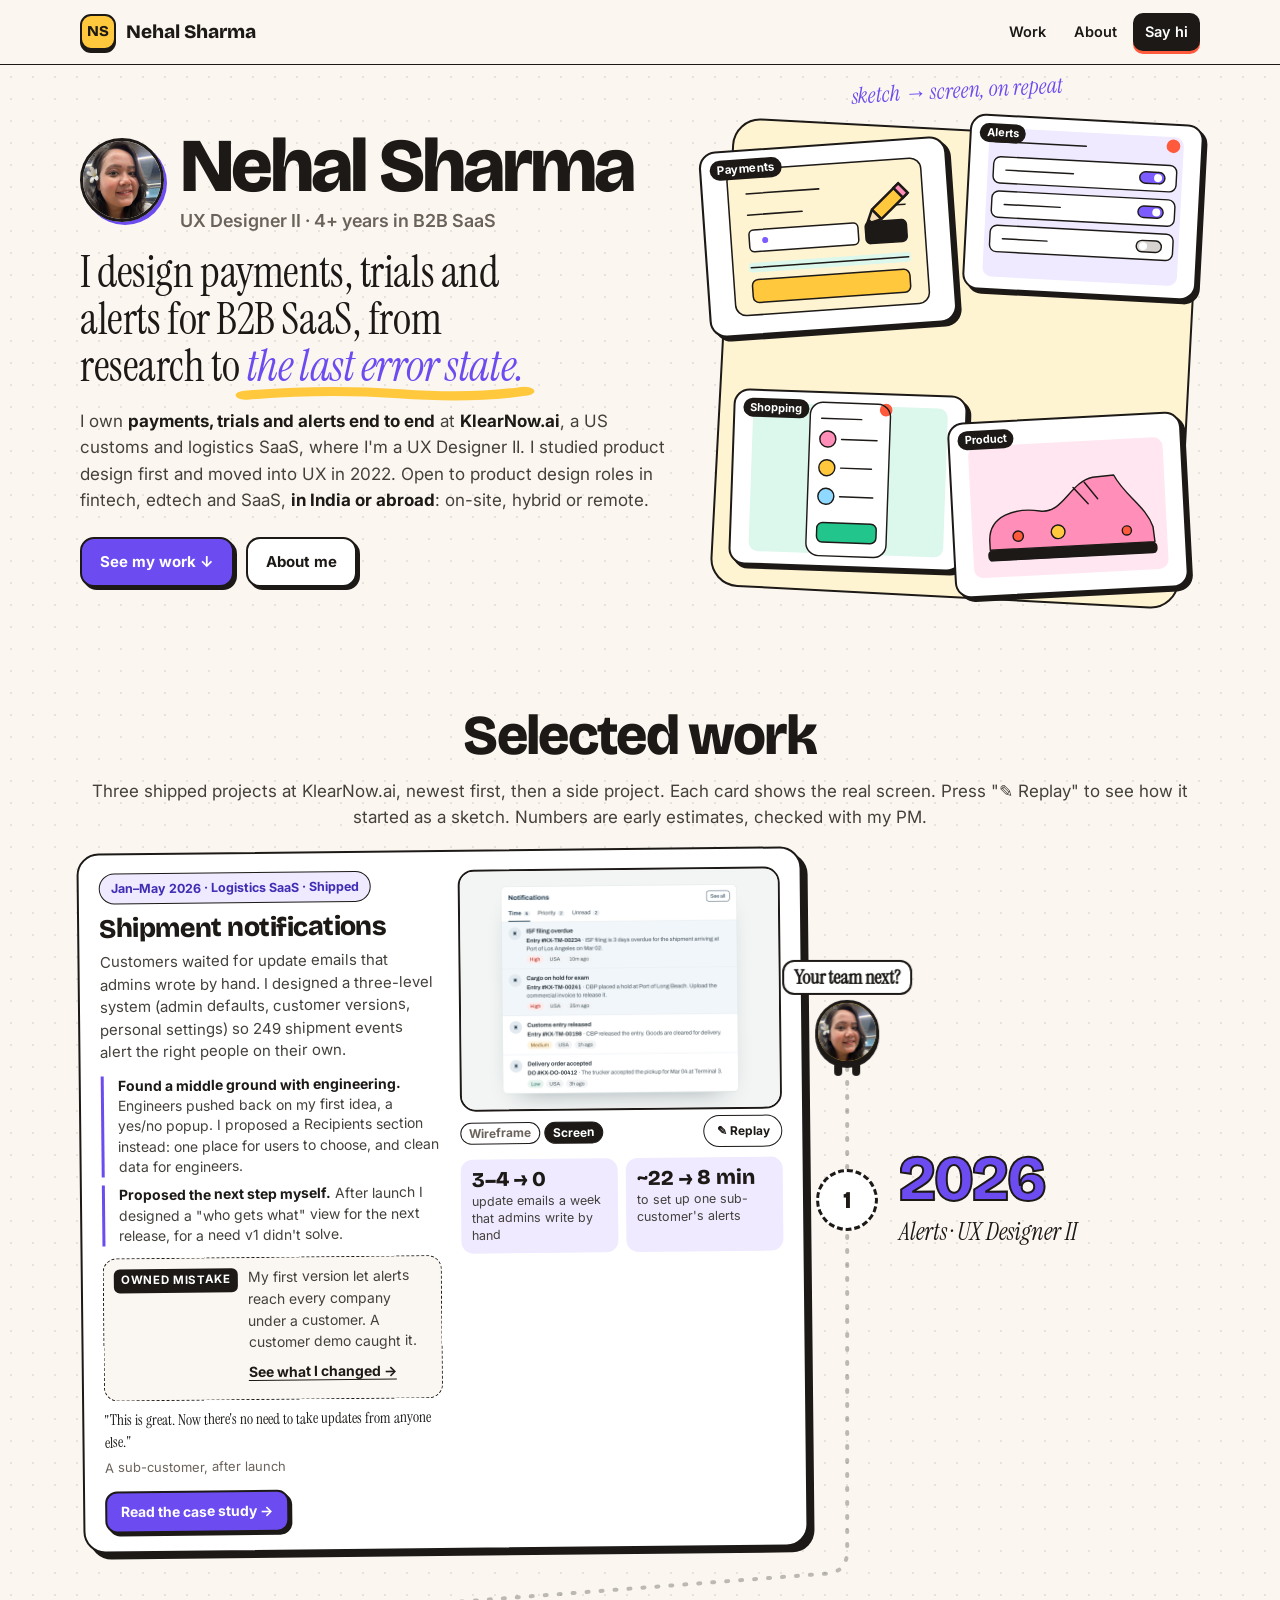
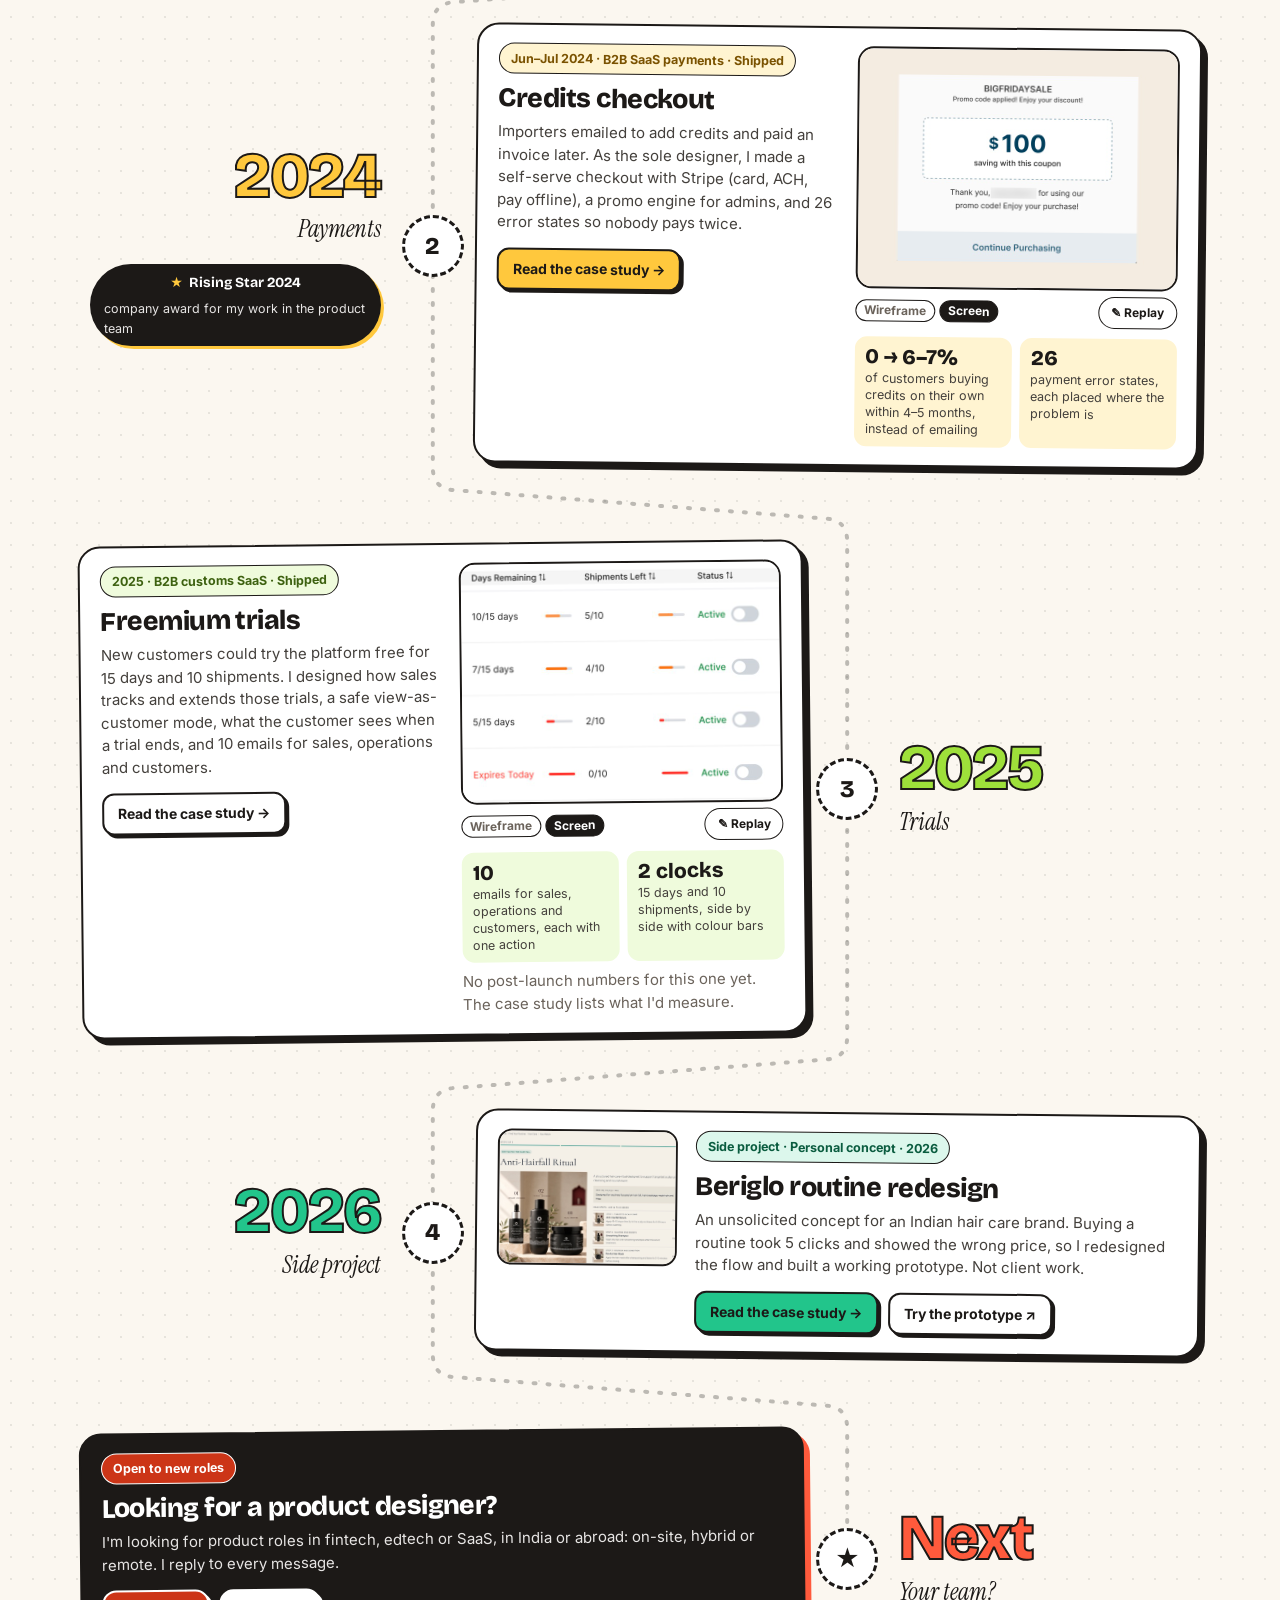
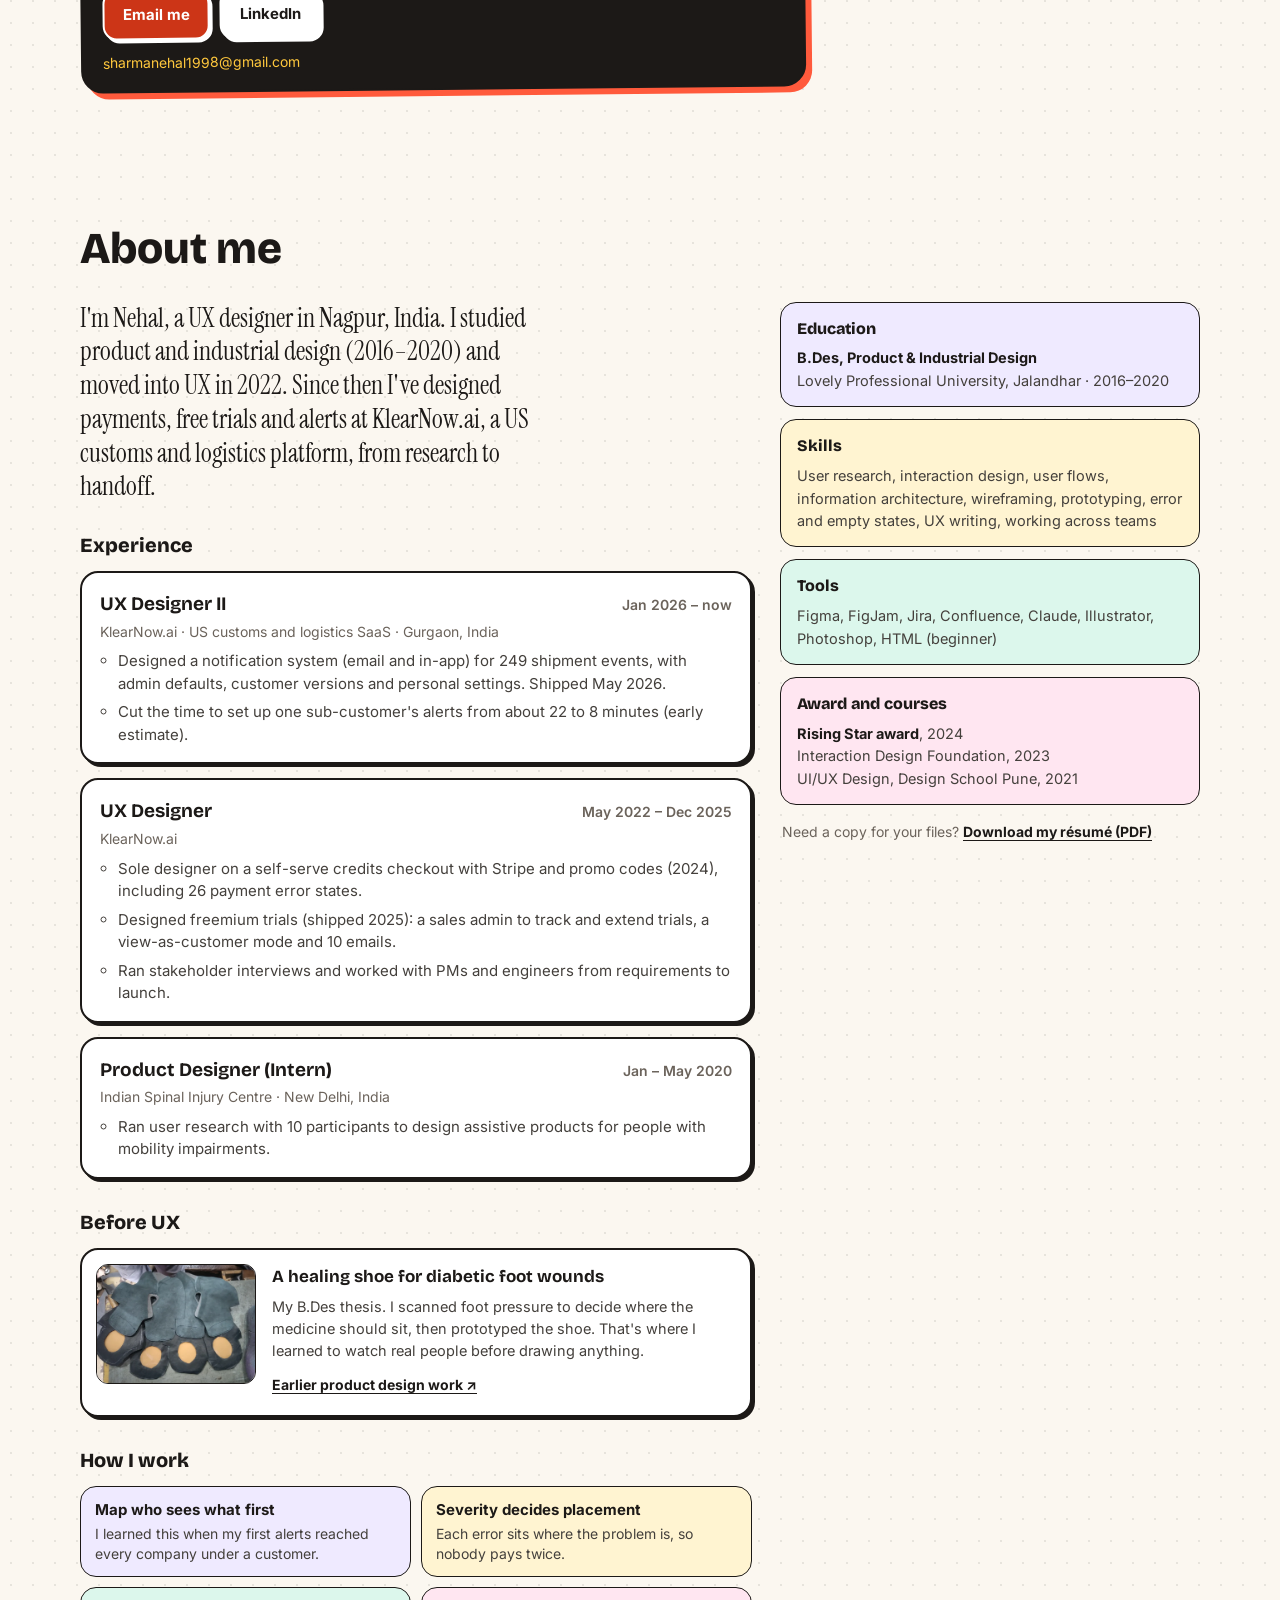
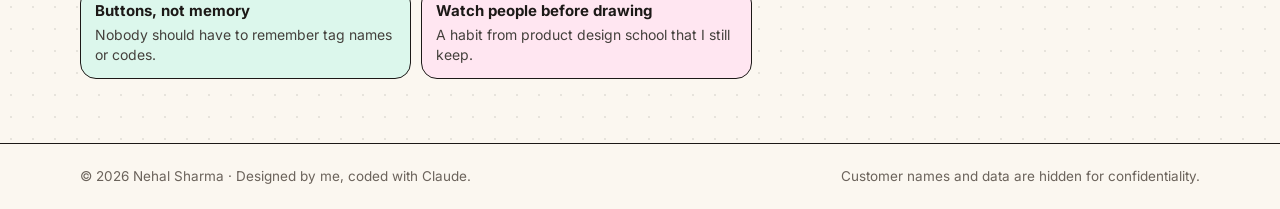
==== commit bc82f5e6: "Add files via upload" ====
--- a/index.html
+++ b/index.html
@@ -10,7 +10,7 @@
 <meta name="description" content="Portfolio of Nehal Sharma, UX Designer II. Payments, trials and alerts for B2B SaaS in customs and logistics. Open to roles in India and abroad.">
 <meta property="og:type" content="website">
 <meta property="og:title" content="Nehal Sharma · UX Designer II · Portfolio">
-<meta property="og:description" content="I design payments, free trials and alerts for B2B SaaS in customs and logistics. Open to UX Designer II–III roles in India or abroad.">
+<meta property="og:description" content="I design payments, free trials and alerts for B2B SaaS in customs and logistics. I own them end to end at a US logistics SaaS. Open to roles in India or abroad.">
 <meta property="og:image" content="https://nehalsharma10.github.io/assets/og-cover.jpg">
 <meta property="og:image:width" content="1200">
 <meta property="og:image:height" content="630">
@@ -430,7 +430,7 @@
     <div>
       <div class="namebox"><img src="assets/nehal-photo.jpg" alt="" width="531" height="640"><h1 id="pf-title" class="name">Nehal Sharma<span>UX Designer II · 4+ years in B2B SaaS</span></h1></div>
       <p class="head">I design payments, trials and alerts for B2B SaaS, from research to <em>the last error state.<svg viewBox="0 0 100 10" preserveAspectRatio="none" aria-hidden="true"><path pathLength="1" d="M2 7 Q 30 2, 55 6 T 98 4"/></svg></em></p>
-      <p class="intro">I'm a UX Designer II at <b>KlearNow.ai</b>, a US customs and logistics platform. I studied product design first and moved into UX in 2022. Open to <b>UX Designer II–III</b> roles in fintech, edtech and SaaS, <b>in India or abroad</b>: on-site, hybrid or remote.</p>
+      <p class="intro">I own <b>payments, trials and alerts end to end</b> at <b>KlearNow.ai</b>, a US customs and logistics SaaS, where I'm a UX Designer II. I studied product design first and moved into UX in 2022. Open to product design roles in fintech, edtech and SaaS, <b>in India or abroad</b>: on-site, hybrid or remote.</p>
       <div class="cta-row">
         <a class="btn v" href="#journey">See my work ↓</a>
         <a class="btn" href="#about">About me</a>
@@ -540,7 +540,7 @@
         <div class="side"><span class="yr">Next</span><span class="hand">Your team?</span></div>
         <div class="card">
           <span class="chip">Open to new roles</span>
-          <h3>Hiring a <span style="white-space:nowrap">UX Designer II–III?</span></h3>
+          <h3>Looking for a <span style="white-space:nowrap">product designer?</span></h3>
           <p>I'm looking for product roles in fintech, edtech or SaaS, in India or abroad: on-site, hybrid or remote. I reply to every message.</p>
           <div class="acts">
             <a class="btn c" href="mailto:sharmanehal1998@gmail.com">Email me</a>
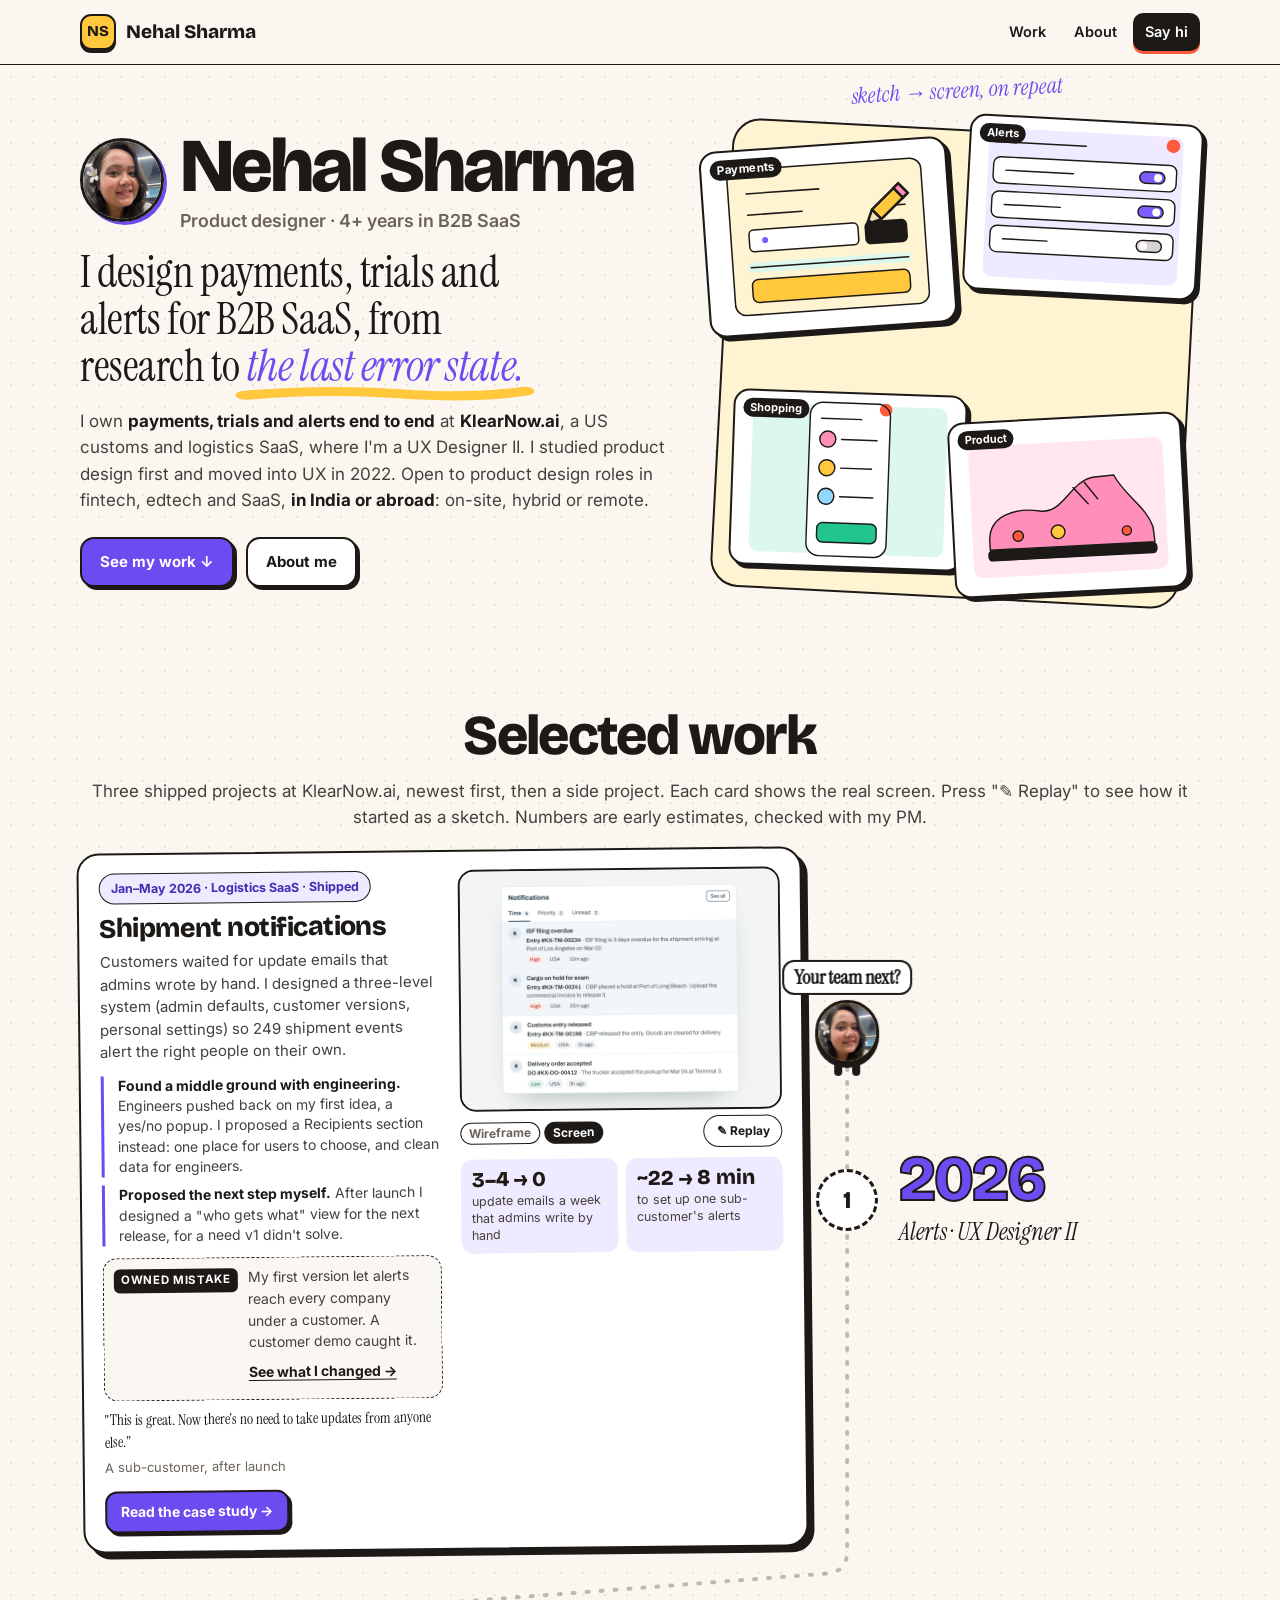
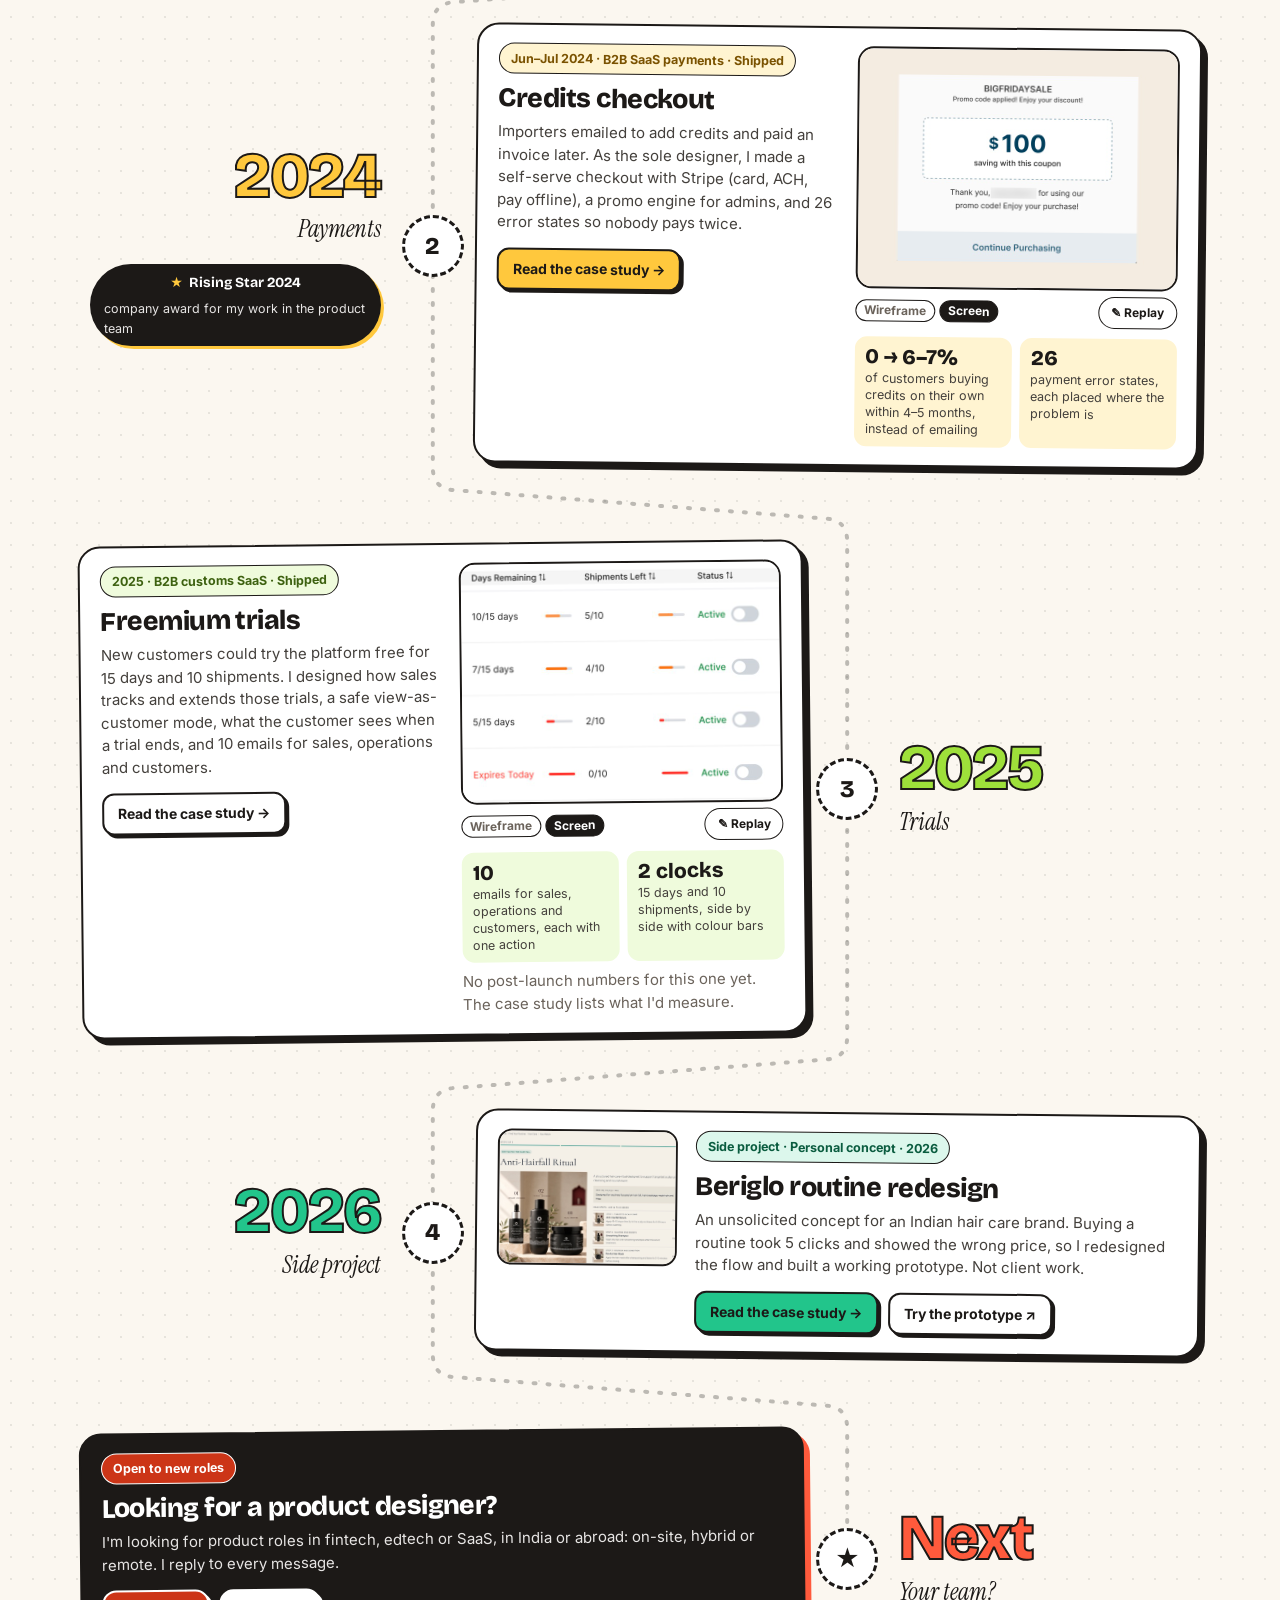
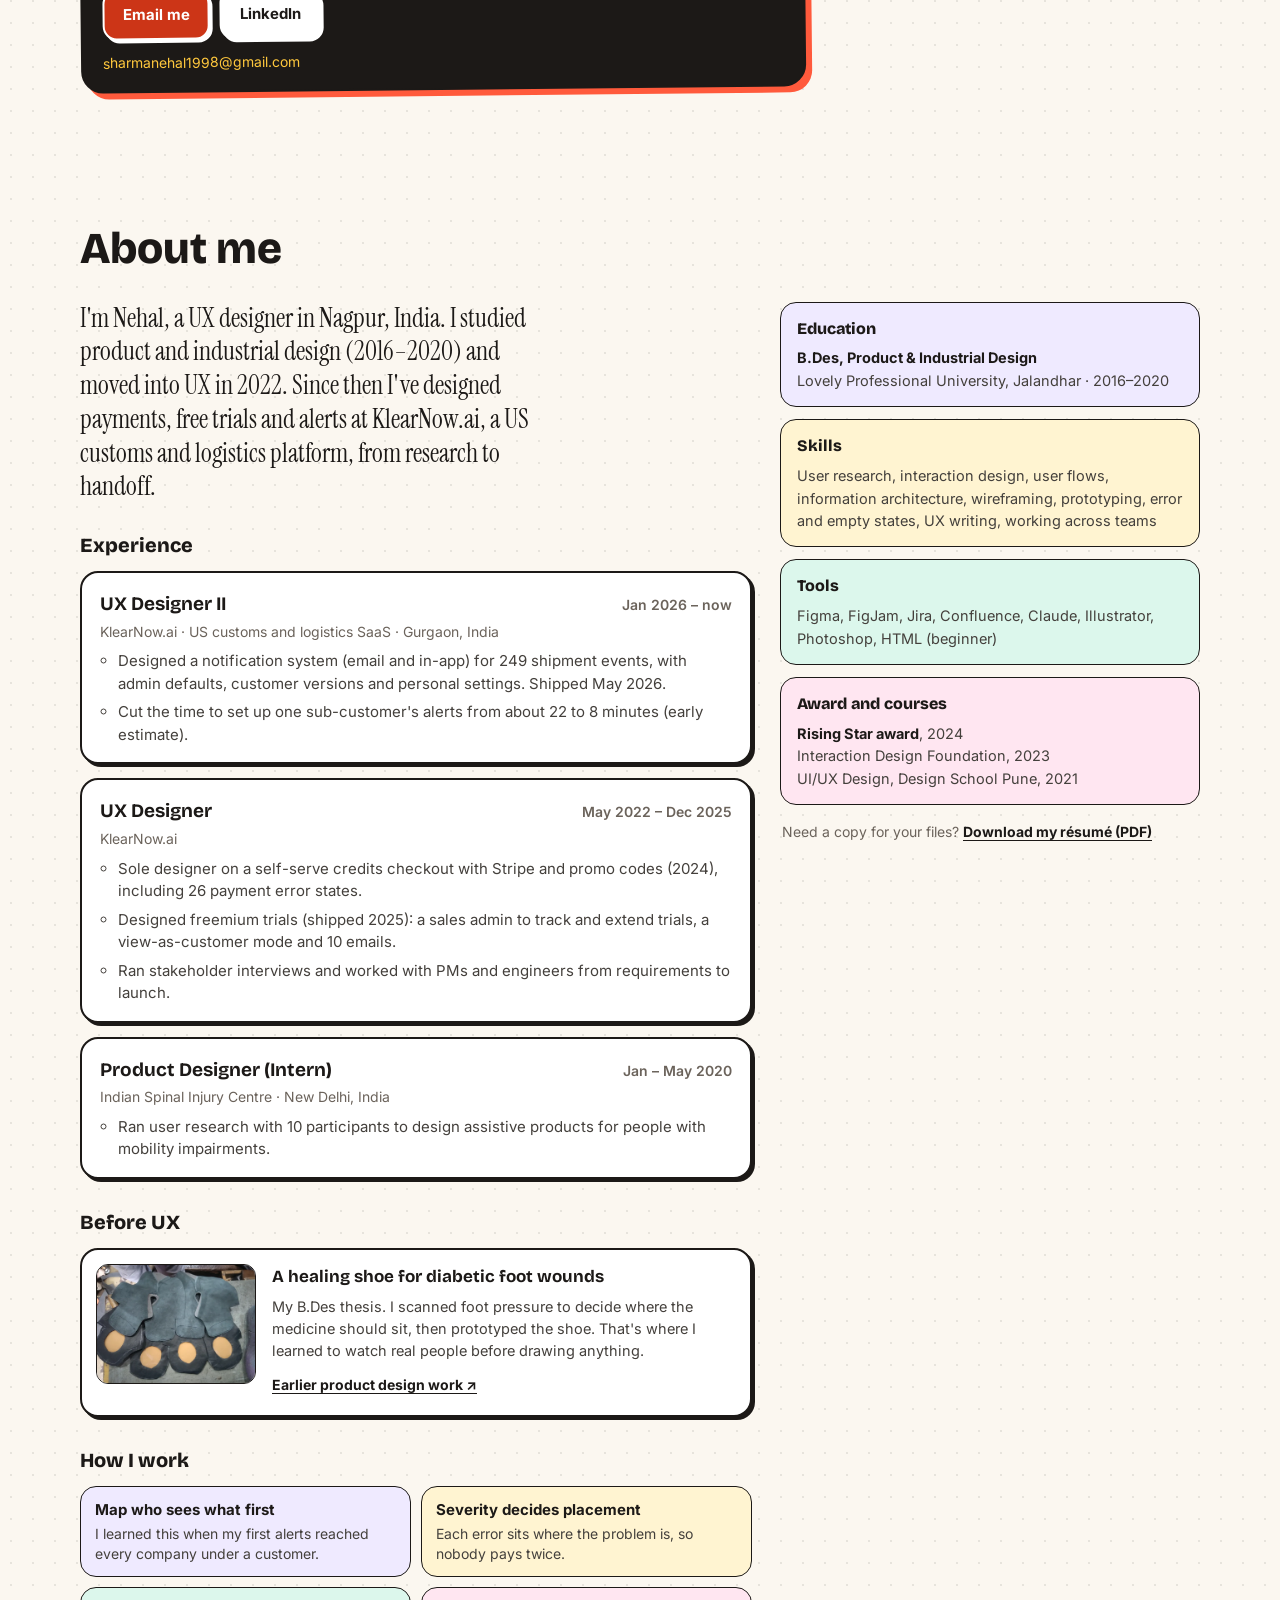
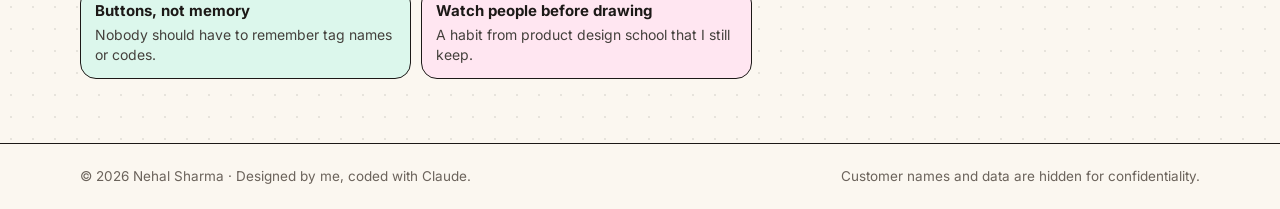
==== commit 4492b452: "Add files via upload" ====
--- a/index.html
+++ b/index.html
@@ -4,12 +4,12 @@
 <meta charset="utf-8">
 <meta name="viewport" content="width=device-width, initial-scale=1, viewport-fit=cover">
 <link rel="icon" href="data:image/svg+xml,%3Csvg xmlns='http://www.w3.org/2000/svg' viewBox='0 0 64 64'%3E%3Crect width='64' height='64' rx='16' fill='%231c1917'/%3E%3Ctext x='32' y='42' text-anchor='middle' font-family='Arial,Helvetica,sans-serif' font-size='28' font-weight='700' fill='%23ffc83d'%3ENS%3C/text%3E%3C/svg%3E">
-<title>Nehal Sharma · Portfolio · UX Designer II</title>
+<title>Nehal Sharma · Product designer · Portfolio</title>
 <meta property="og:url" content="https://nehalsharma10.github.io/">
 <link rel="canonical" href="https://nehalsharma10.github.io/">
-<meta name="description" content="Portfolio of Nehal Sharma, UX Designer II. Payments, trials and alerts for B2B SaaS in customs and logistics. Open to roles in India and abroad.">
+<meta name="description" content="Portfolio of Nehal Sharma, product designer. Payments, trials and alerts for B2B SaaS in customs and logistics. Open to roles in India and abroad.">
 <meta property="og:type" content="website">
-<meta property="og:title" content="Nehal Sharma · UX Designer II · Portfolio">
+<meta property="og:title" content="Nehal Sharma · Product designer · Portfolio">
 <meta property="og:description" content="I design payments, free trials and alerts for B2B SaaS in customs and logistics. I own them end to end at a US logistics SaaS. Open to roles in India or abroad.">
 <meta property="og:image" content="https://nehalsharma10.github.io/assets/og-cover.jpg">
 <meta property="og:image:width" content="1200">
@@ -428,7 +428,7 @@
 <main id="top">
   <section class="wrap hero" aria-labelledby="pf-title">
     <div>
-      <div class="namebox"><img src="assets/nehal-photo.jpg" alt="" width="531" height="640"><h1 id="pf-title" class="name">Nehal Sharma<span>UX Designer II · 4+ years in B2B SaaS</span></h1></div>
+      <div class="namebox"><img src="assets/nehal-photo.jpg" alt="" width="531" height="640"><h1 id="pf-title" class="name">Nehal Sharma<span>Product designer · 4+ years in B2B SaaS</span></h1></div>
       <p class="head">I design payments, trials and alerts for B2B SaaS, from research to <em>the last error state.<svg viewBox="0 0 100 10" preserveAspectRatio="none" aria-hidden="true"><path pathLength="1" d="M2 7 Q 30 2, 55 6 T 98 4"/></svg></em></p>
       <p class="intro">I own <b>payments, trials and alerts end to end</b> at <b>KlearNow.ai</b>, a US customs and logistics SaaS, where I'm a UX Designer II. I studied product design first and moved into UX in 2022. Open to product design roles in fintech, edtech and SaaS, <b>in India or abroad</b>: on-site, hybrid or remote.</p>
       <div class="cta-row">
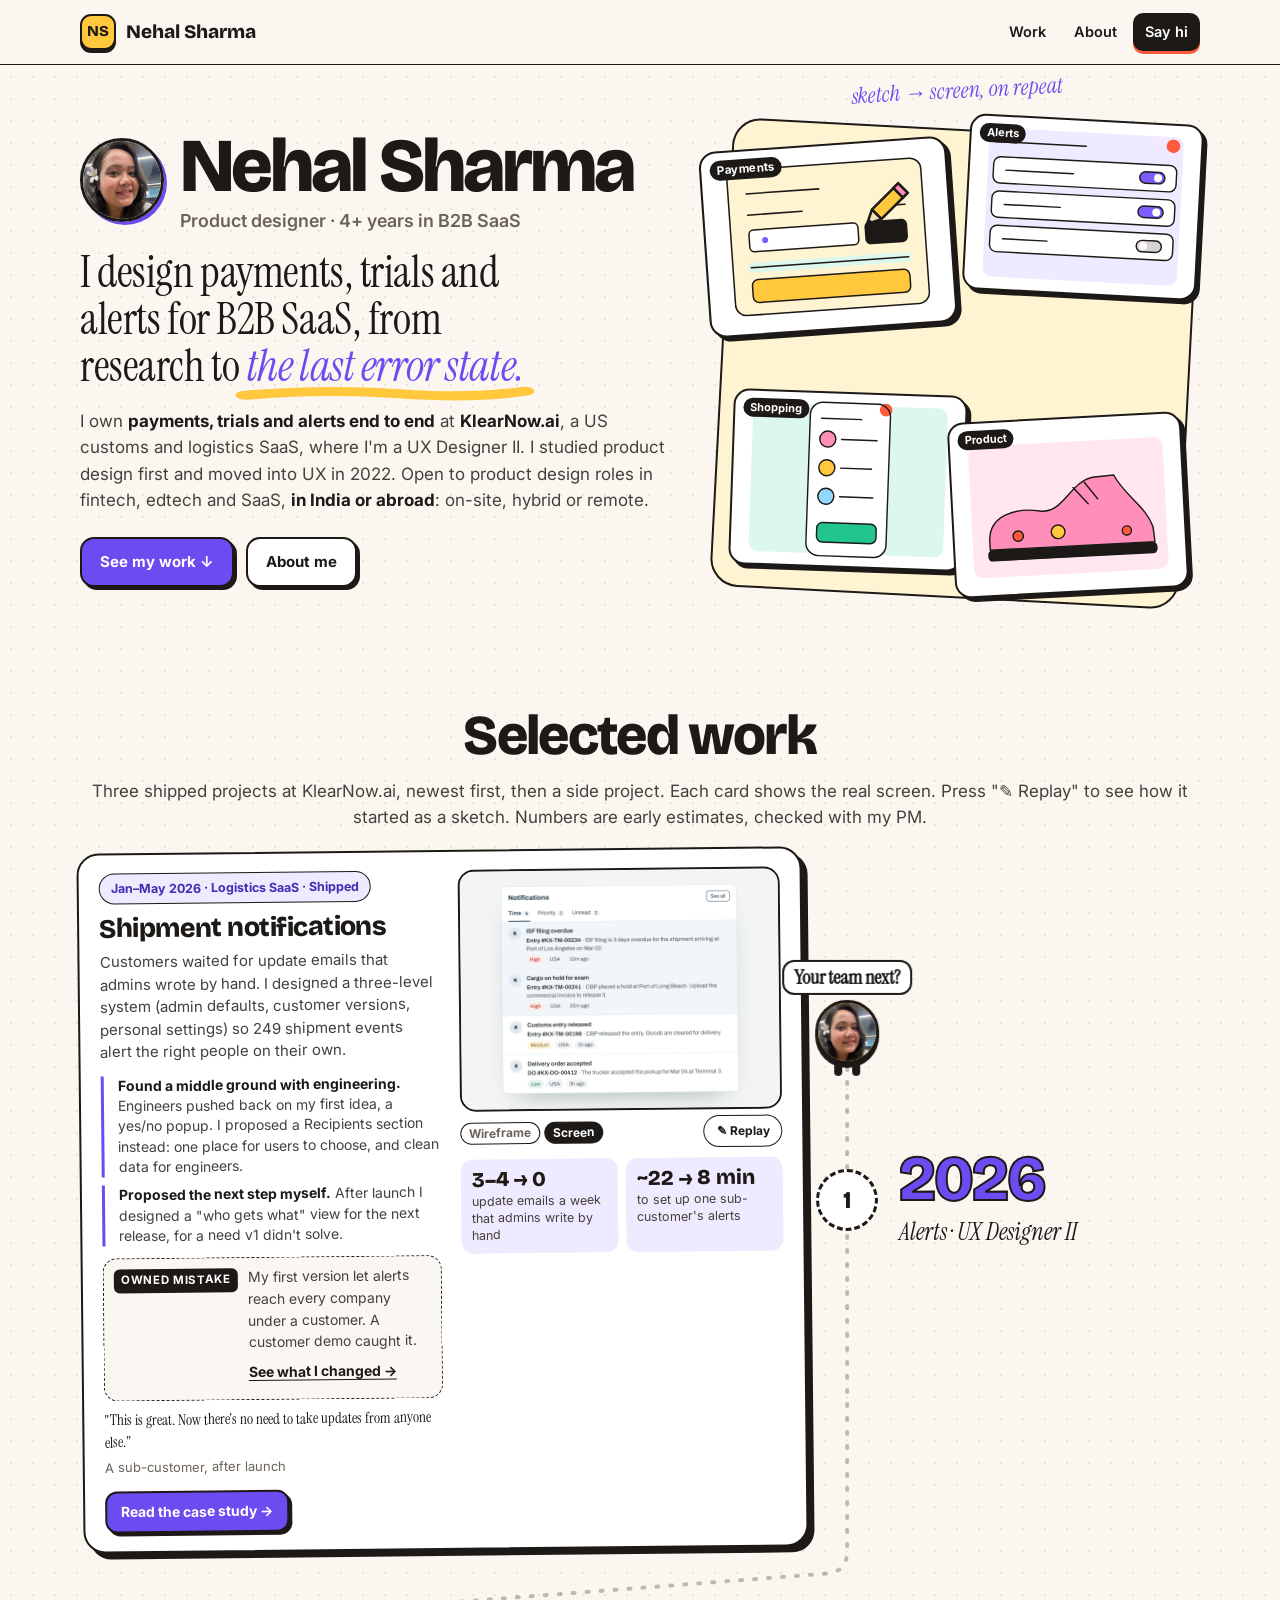
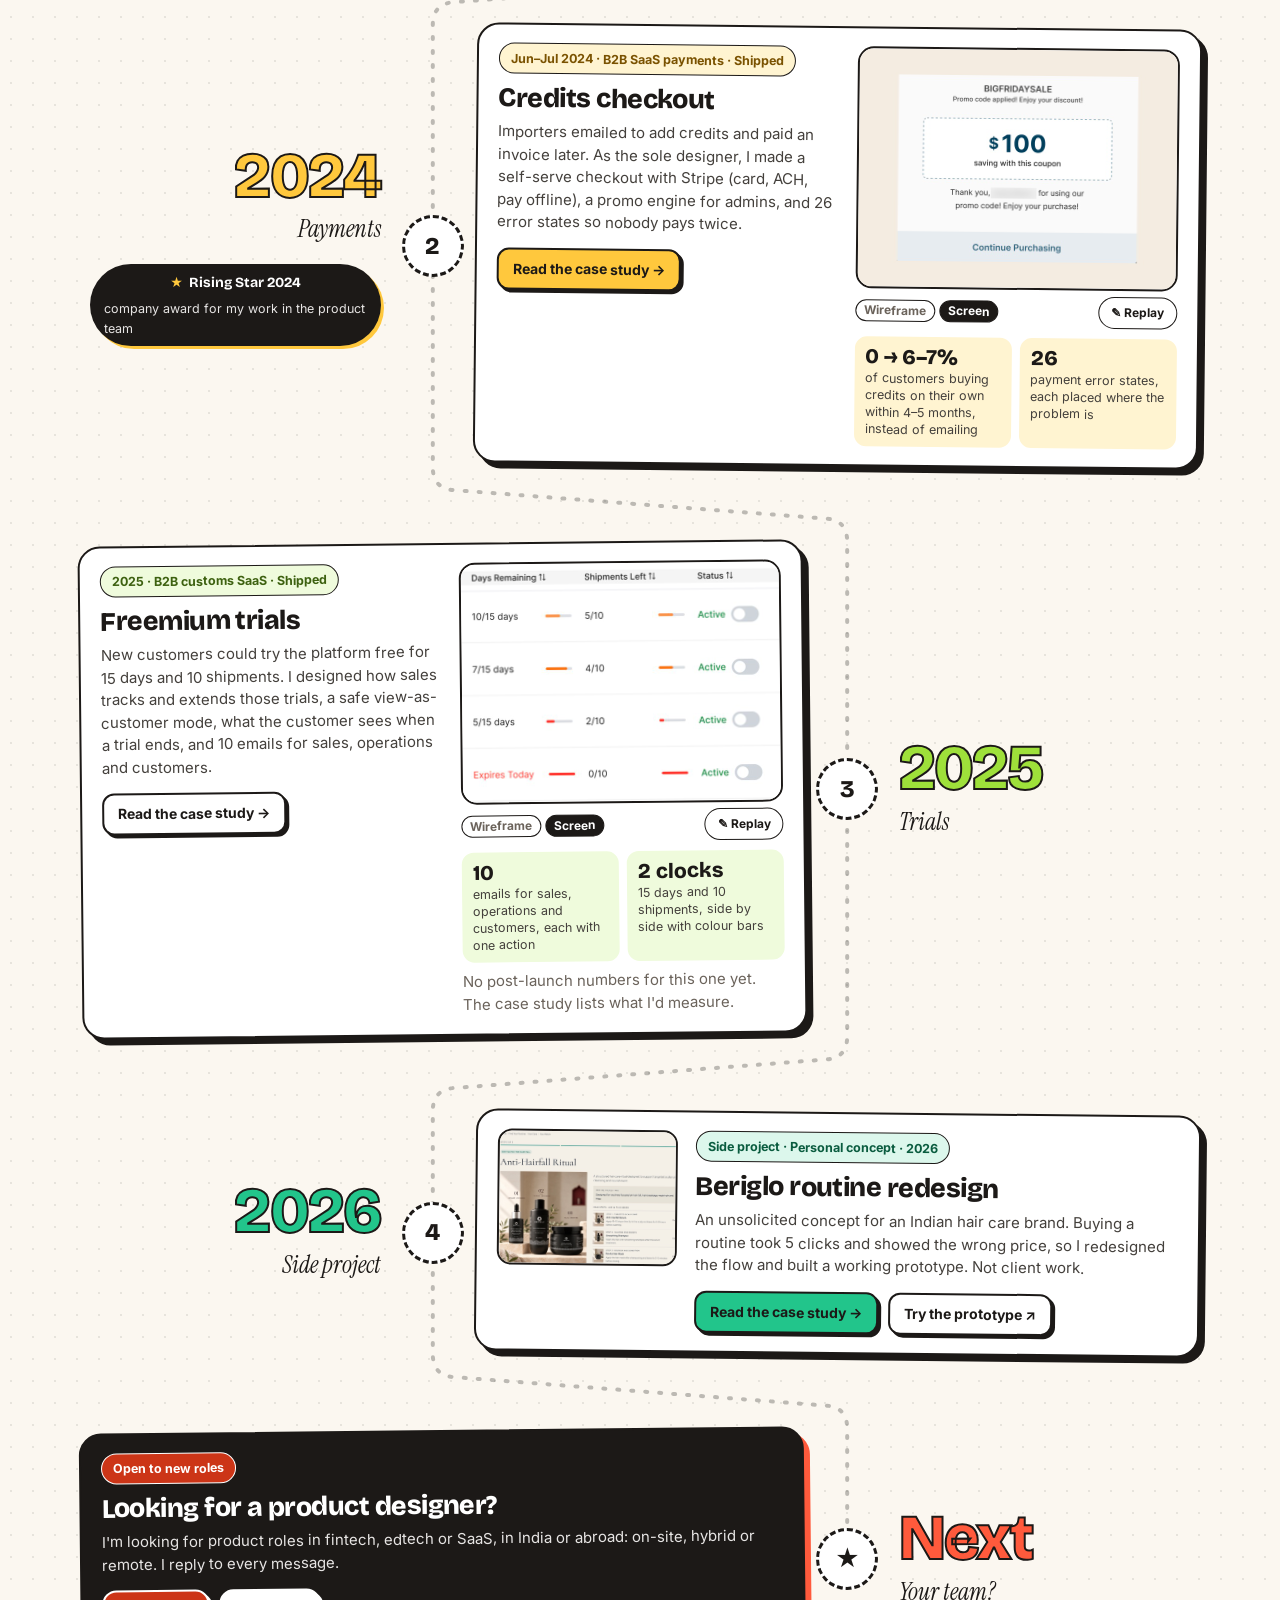
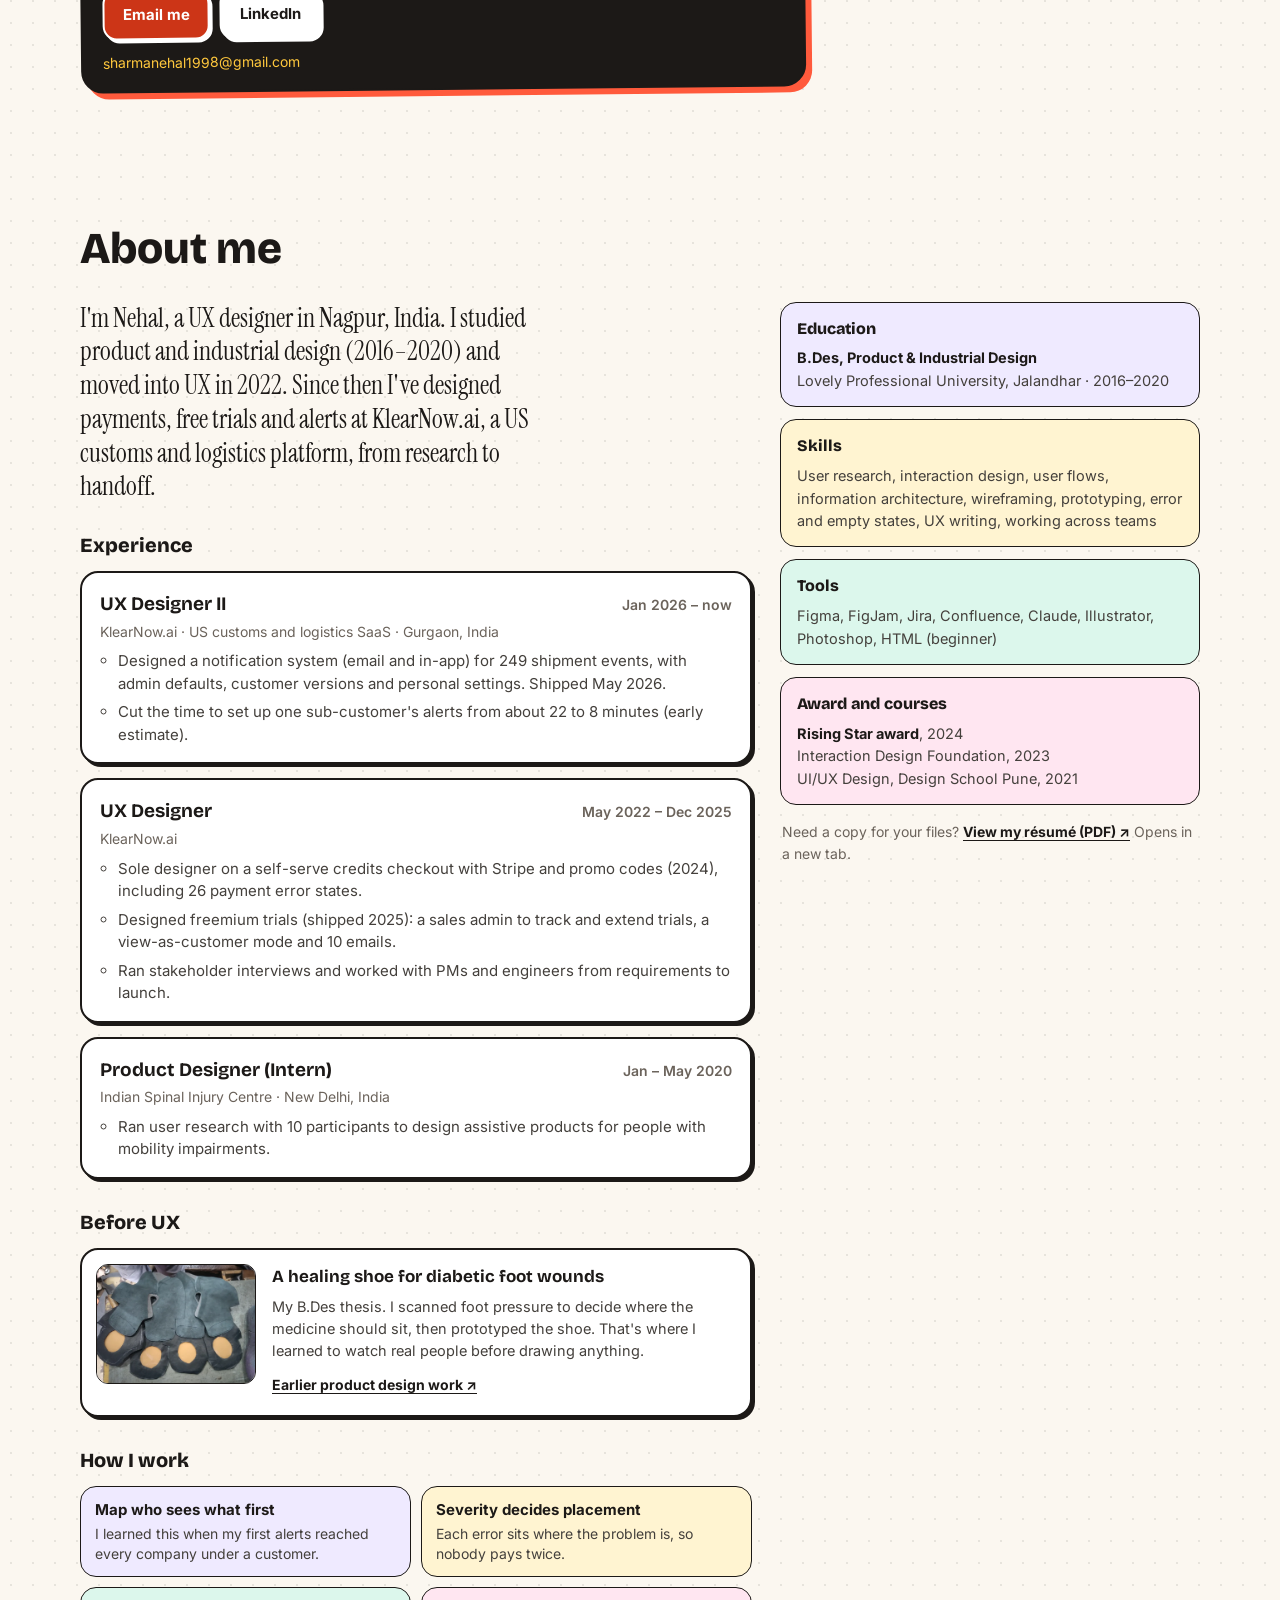
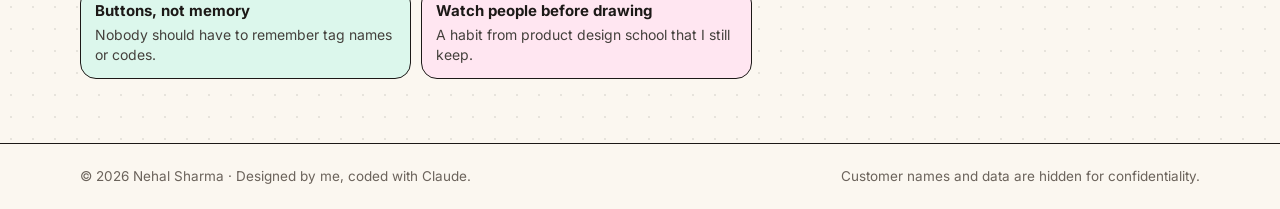
==== commit 4e57ca9b: "Add files via upload" ====
--- a/index.html
+++ b/index.html
@@ -622,7 +622,7 @@
           <h3>Award and courses</h3>
           <p><b>Rising Star award</b>, 2024<br>Interaction Design Foundation, 2023<br>UI/UX Design, Design School Pune, 2021</p>
         </div>
-        <p class="pdf">Need a copy for your files? <a href="assets/nehal-sharma-resume.pdf" target="_blank" rel="noopener">Download my résumé (PDF)</a></p>
+        <p class="pdf">Need a copy for your files? <a href="assets/nehal-sharma-resume.pdf" target="_blank" rel="noopener">View my résumé (PDF) ↗</a> <span>Opens in a new tab.</span></p>
       </aside>
     </div>
   </section>
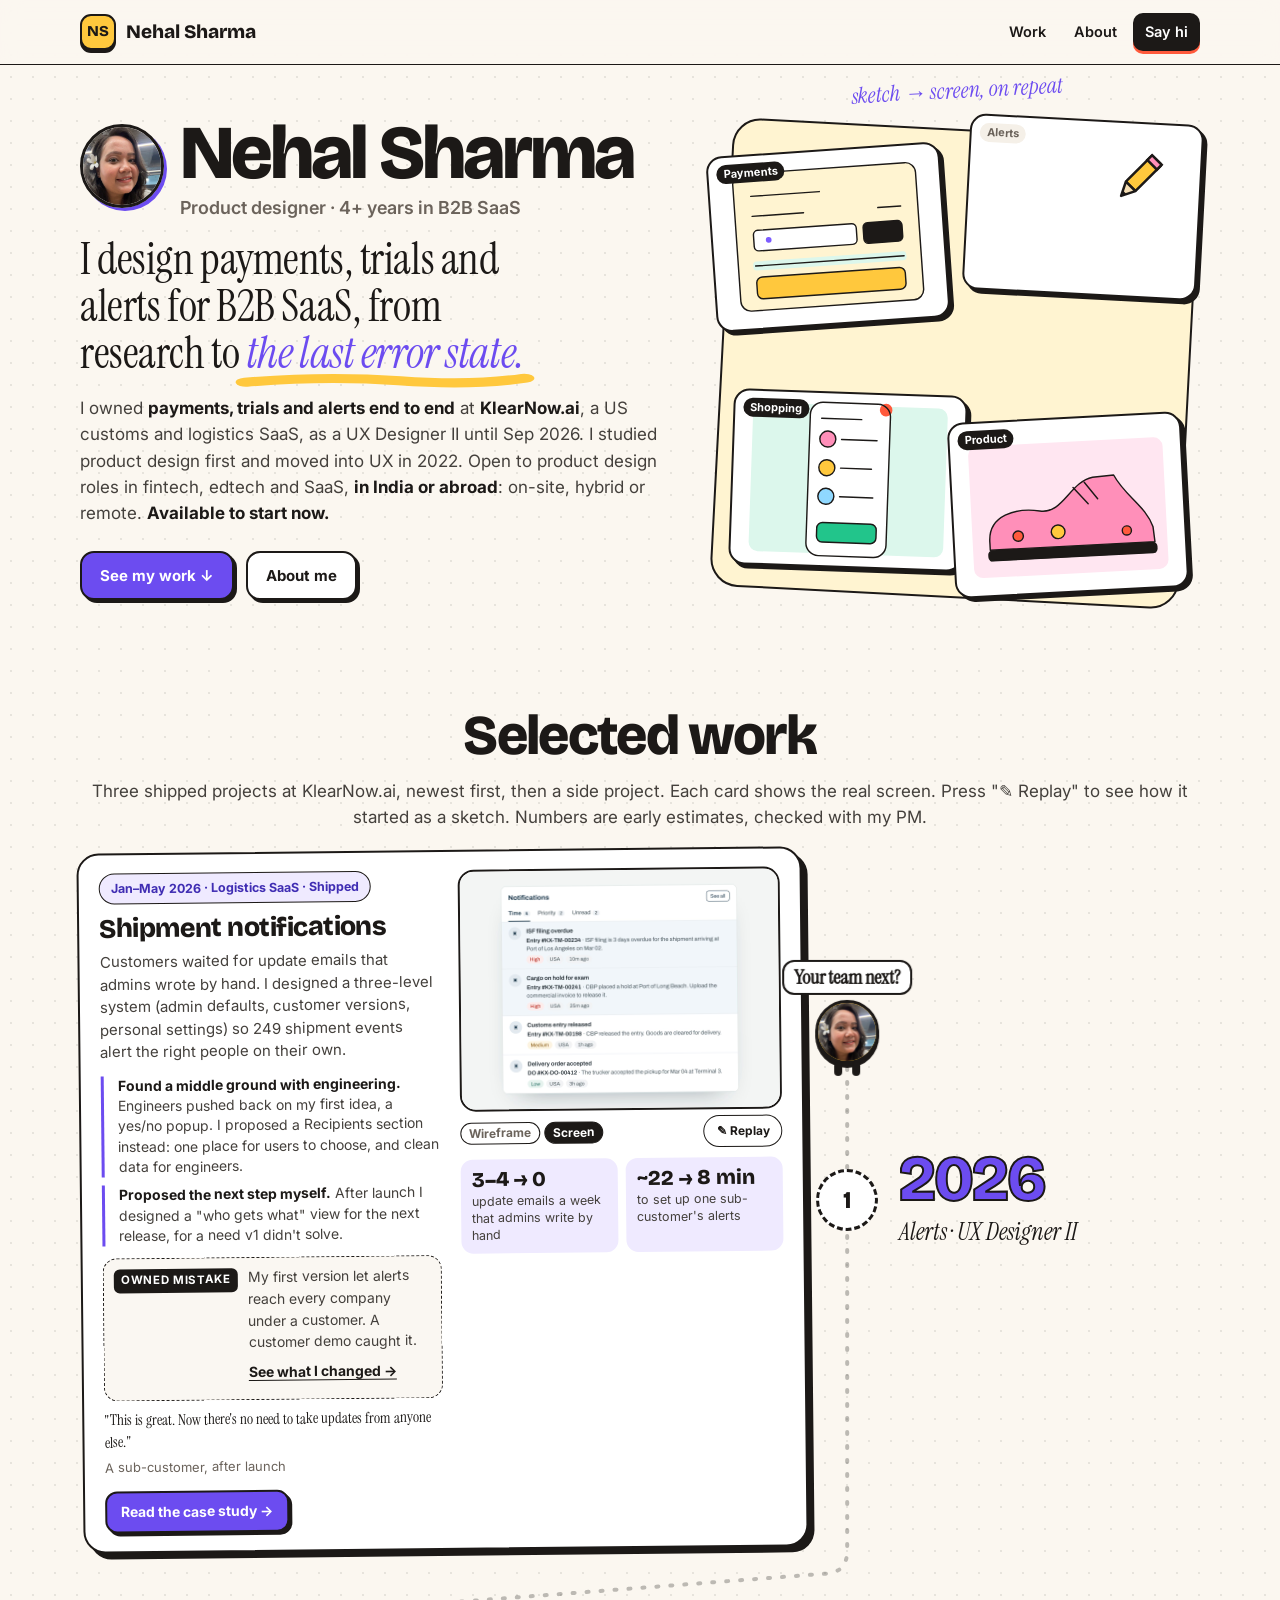
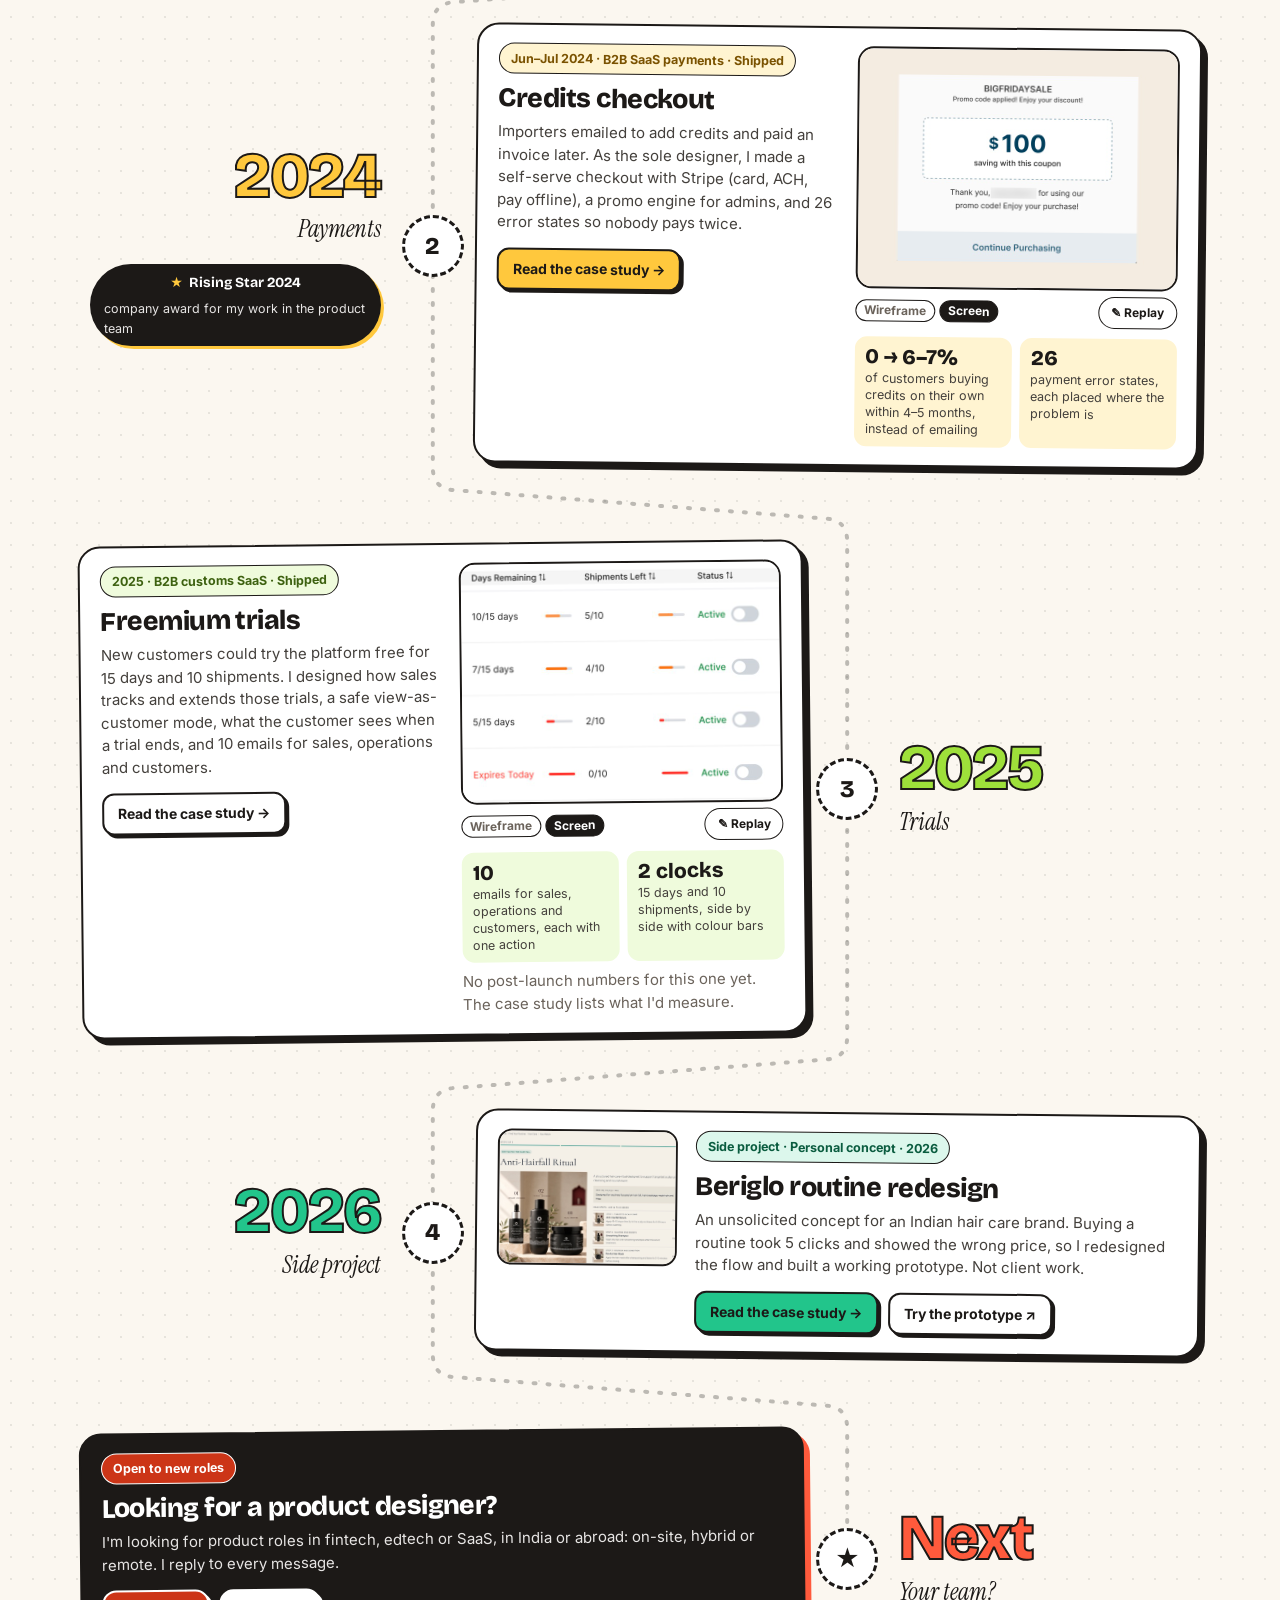
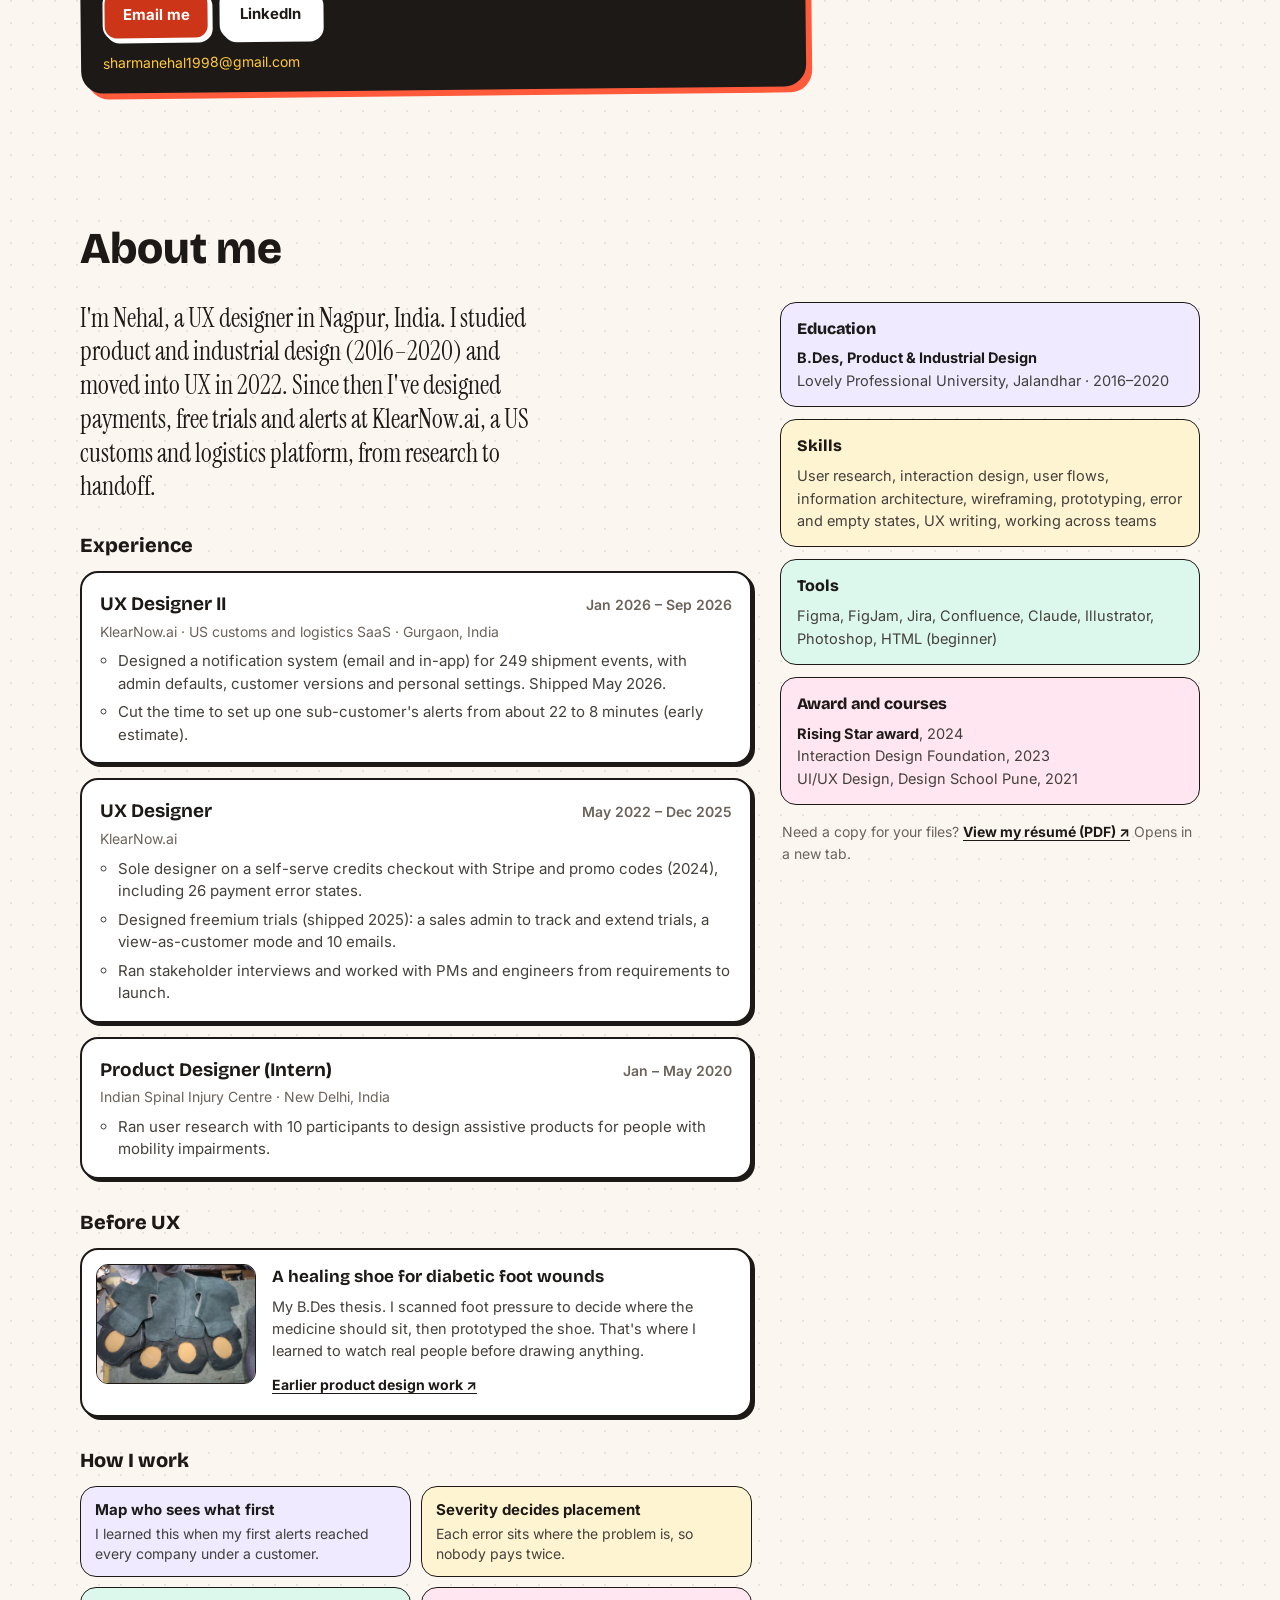
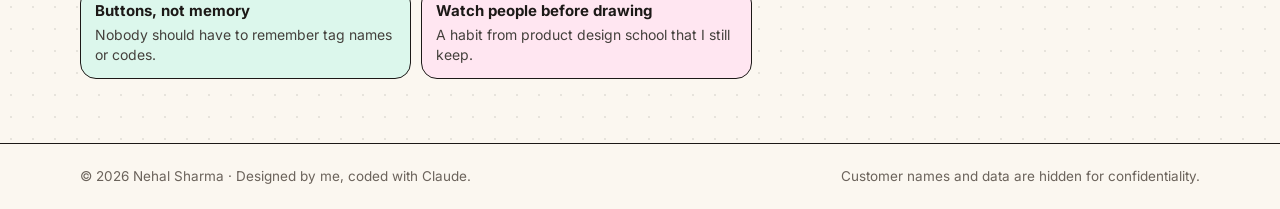
==== commit a30c7c96: "Add files via upload" ====
--- a/index.html
+++ b/index.html
@@ -10,7 +10,7 @@
 <meta name="description" content="Portfolio of Nehal Sharma, product designer. Payments, trials and alerts for B2B SaaS in customs and logistics. Open to roles in India and abroad.">
 <meta property="og:type" content="website">
 <meta property="og:title" content="Nehal Sharma · Product designer · Portfolio">
-<meta property="og:description" content="I design payments, free trials and alerts for B2B SaaS in customs and logistics. I own them end to end at a US logistics SaaS. Open to roles in India or abroad.">
+<meta property="og:description" content="I design payments, free trials and alerts for B2B SaaS in customs and logistics. I owned them end to end at a US logistics SaaS. Open to roles in India or abroad.">
 <meta property="og:image" content="https://nehalsharma10.github.io/assets/og-cover.jpg">
 <meta property="og:image:width" content="1200">
 <meta property="og:image:height" content="630">
@@ -430,7 +430,7 @@
     <div>
       <div class="namebox"><img src="assets/nehal-photo.jpg" alt="" width="531" height="640"><h1 id="pf-title" class="name">Nehal Sharma<span>Product designer · 4+ years in B2B SaaS</span></h1></div>
       <p class="head">I design payments, trials and alerts for B2B SaaS, from research to <em>the last error state.<svg viewBox="0 0 100 10" preserveAspectRatio="none" aria-hidden="true"><path pathLength="1" d="M2 7 Q 30 2, 55 6 T 98 4"/></svg></em></p>
-      <p class="intro">I own <b>payments, trials and alerts end to end</b> at <b>KlearNow.ai</b>, a US customs and logistics SaaS, where I'm a UX Designer II. I studied product design first and moved into UX in 2022. Open to product design roles in fintech, edtech and SaaS, <b>in India or abroad</b>: on-site, hybrid or remote.</p>
+      <p class="intro">I owned <b>payments, trials and alerts end to end</b> at <b>KlearNow.ai</b>, a US customs and logistics SaaS, as a UX Designer II until Sep 2026. I studied product design first and moved into UX in 2022. Open to product design roles in fintech, edtech and SaaS, <b>in India or abroad</b>: on-site, hybrid or remote. <b>Available to start now.</b></p>
       <div class="cta-row">
         <a class="btn v" href="#journey">See my work ↓</a>
         <a class="btn" href="#about">About me</a>
@@ -561,7 +561,7 @@
         <h3>Experience</h3>
         <ol class="xp">
           <li>
-            <div class="xp-head"><b>UX Designer II</b><span>Jan 2026 – now</span></div>
+            <div class="xp-head"><b>UX Designer II</b><span>Jan 2026 – Sep 2026</span></div>
             <p class="xp-where">KlearNow.ai · US customs and logistics SaaS · Gurgaon, India</p>
             <ul>
               <li>Designed a notification system (email and in-app) for 249 shipment events, with admin defaults, customer versions and personal settings. Shipped May 2026.</li>
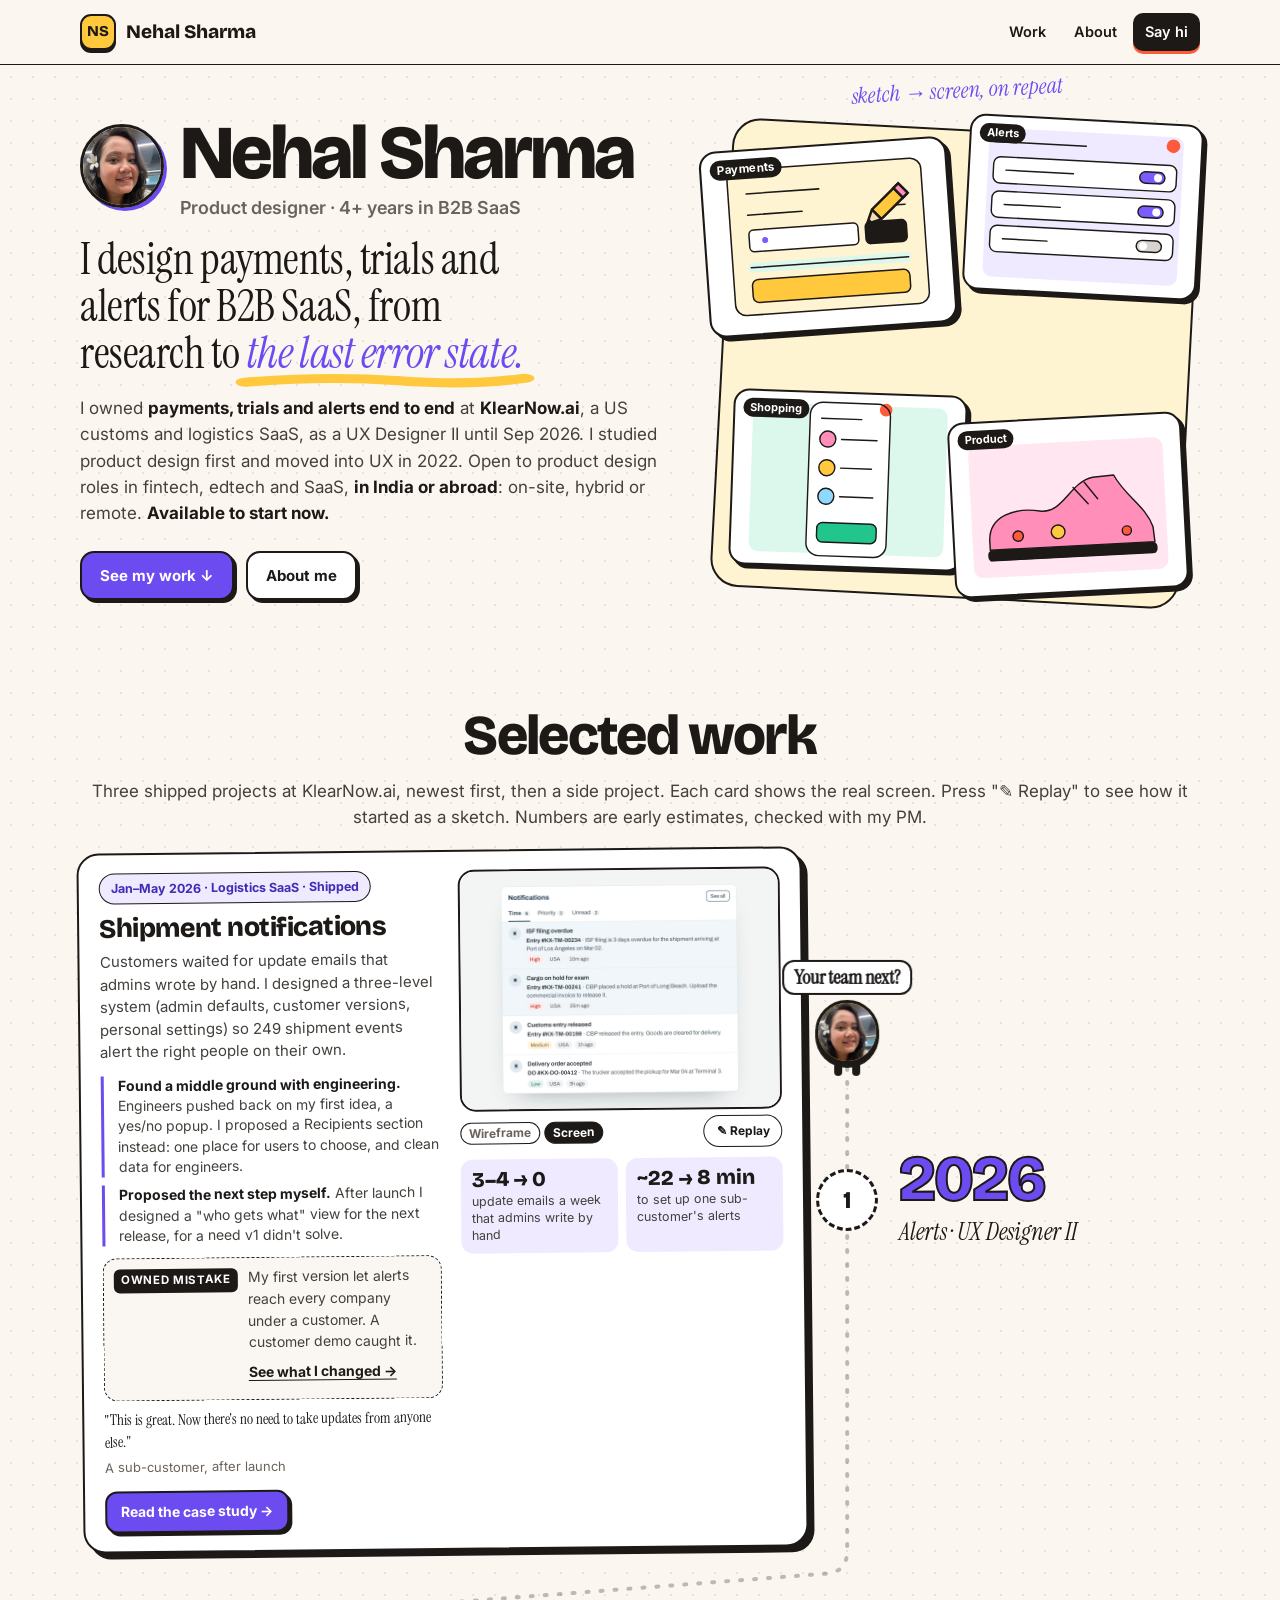
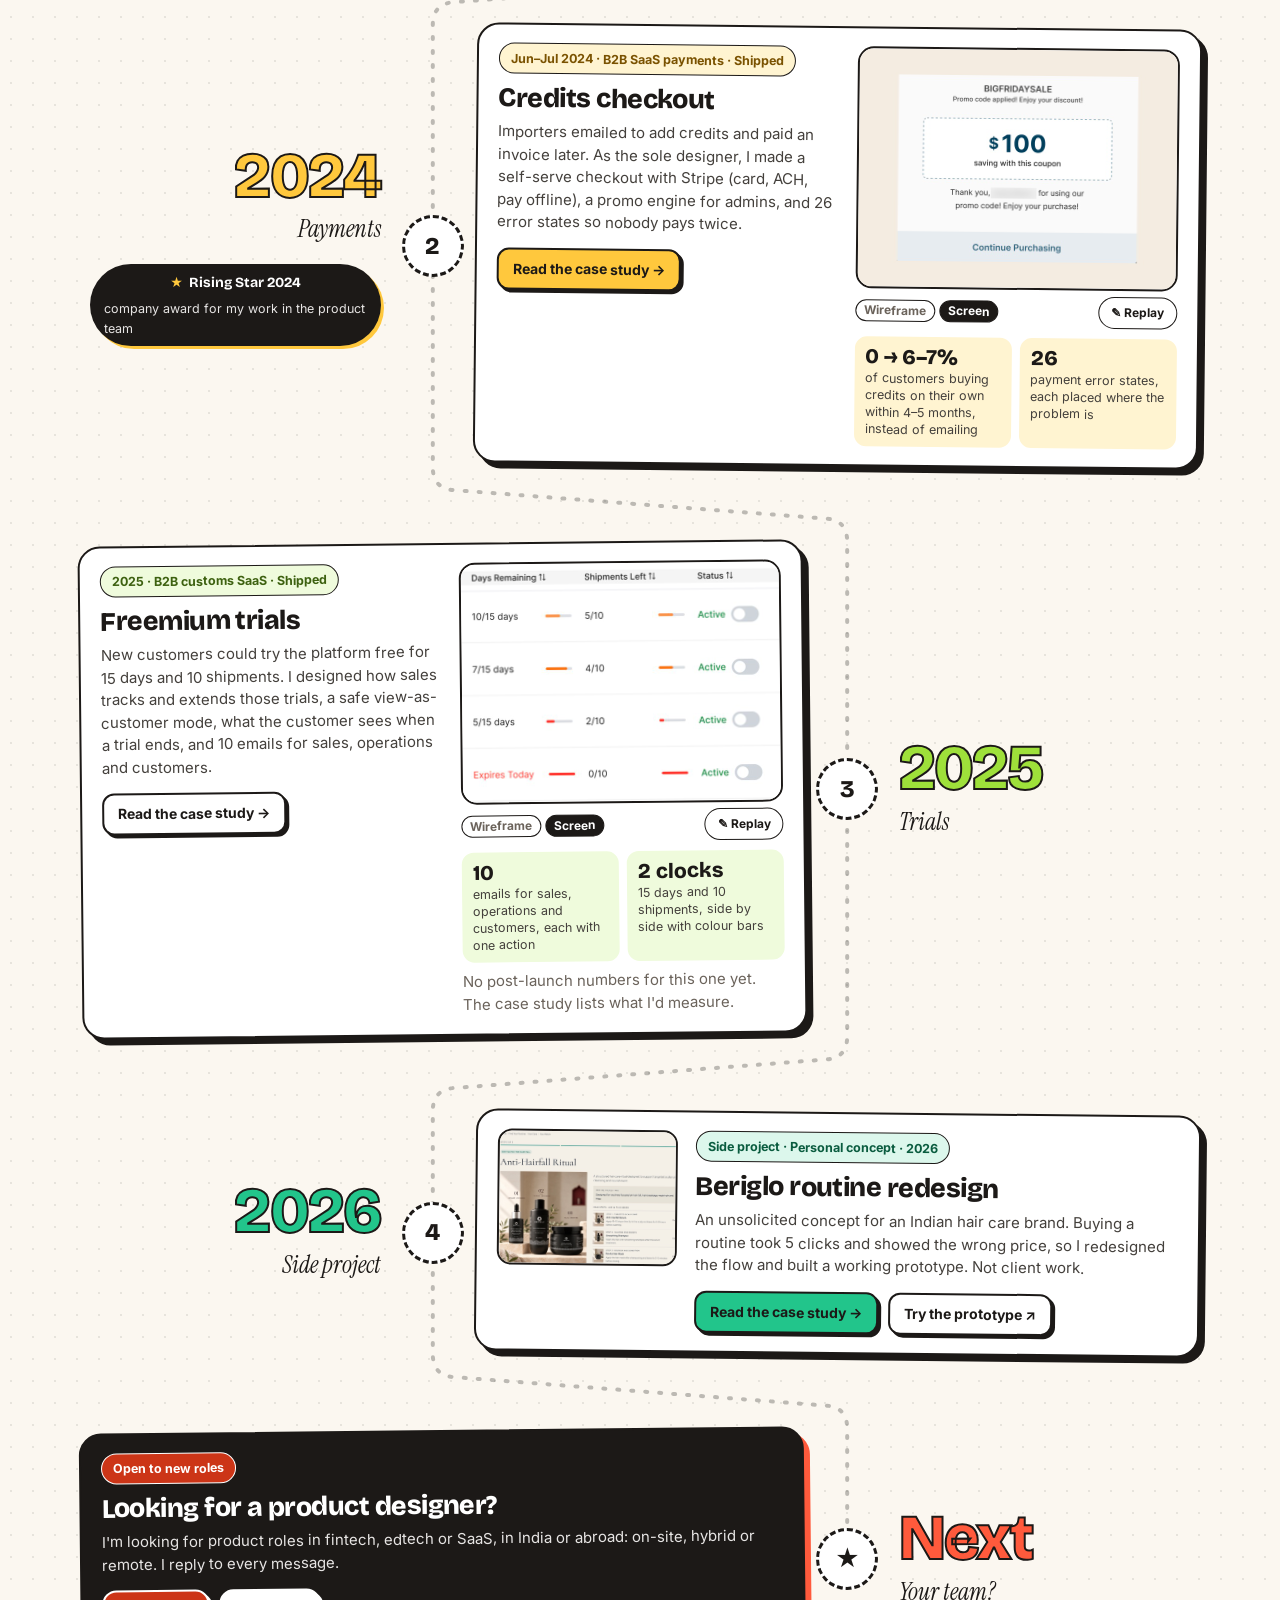
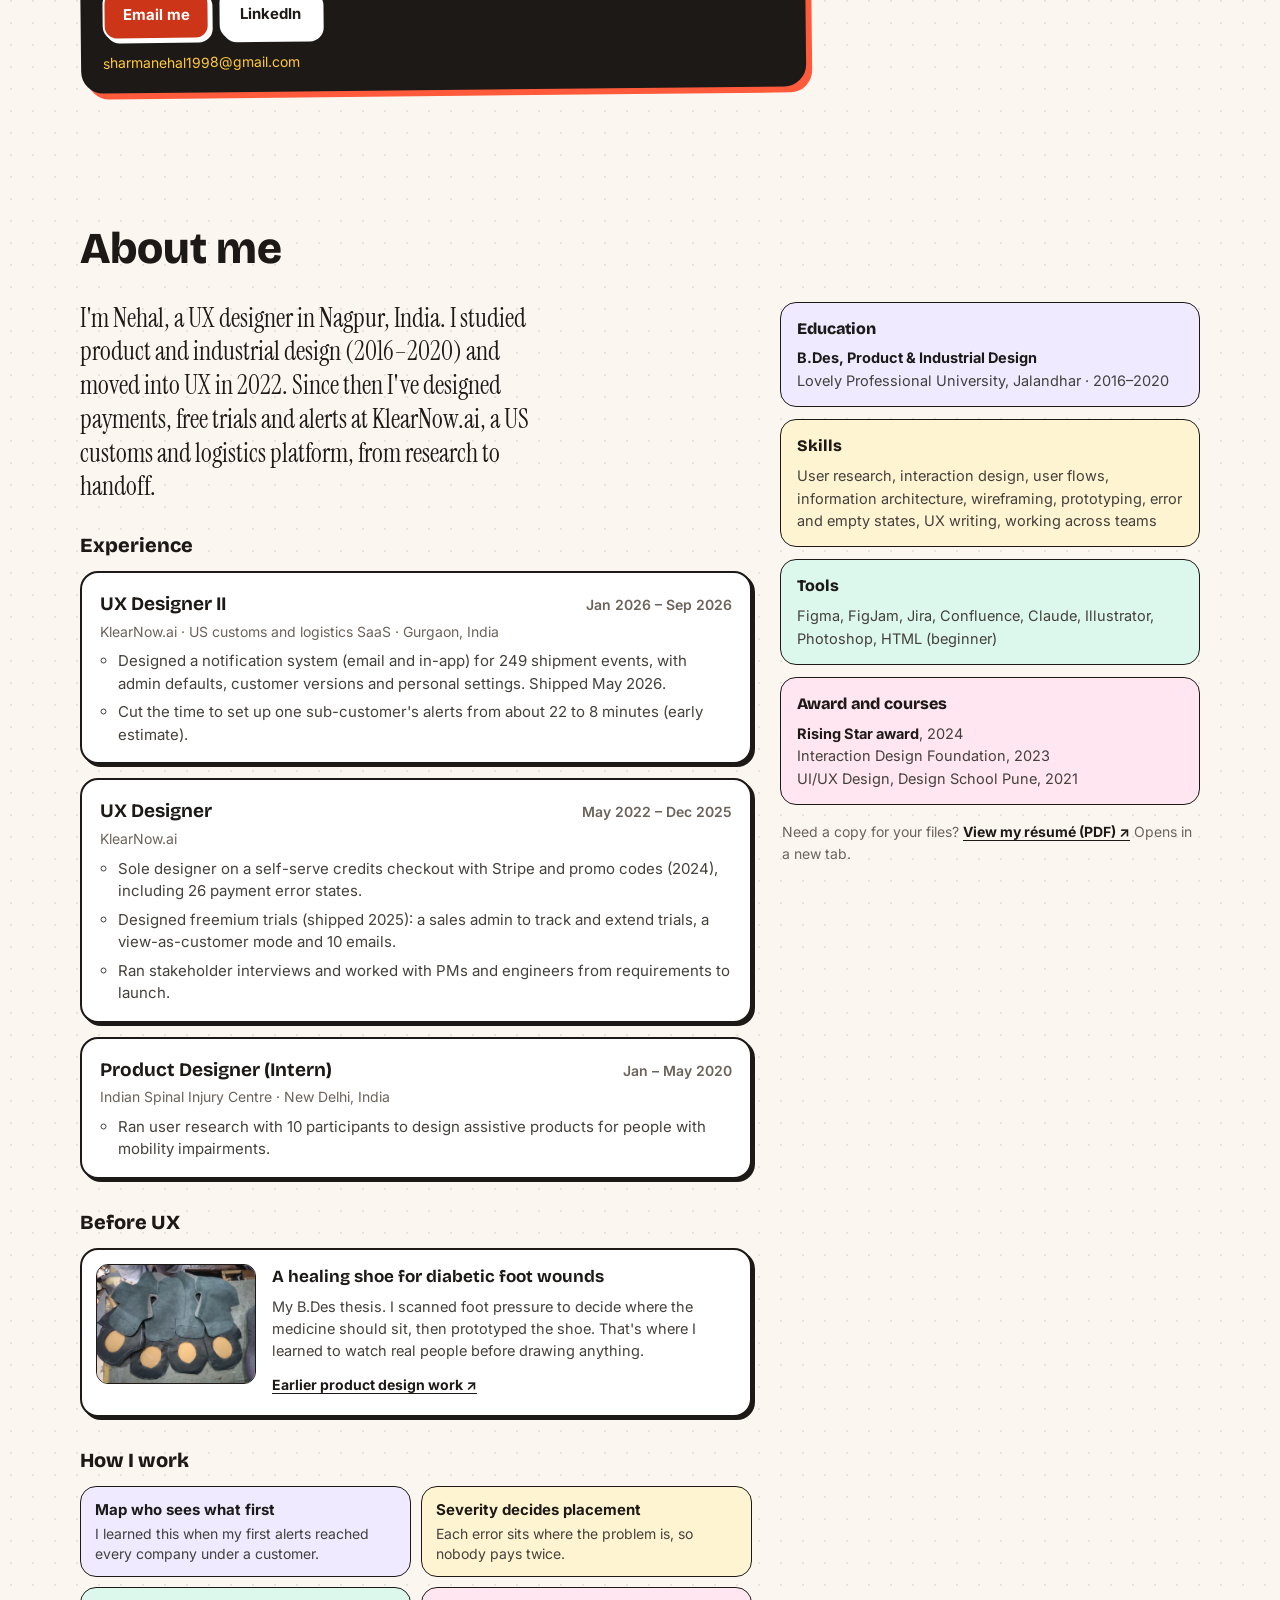
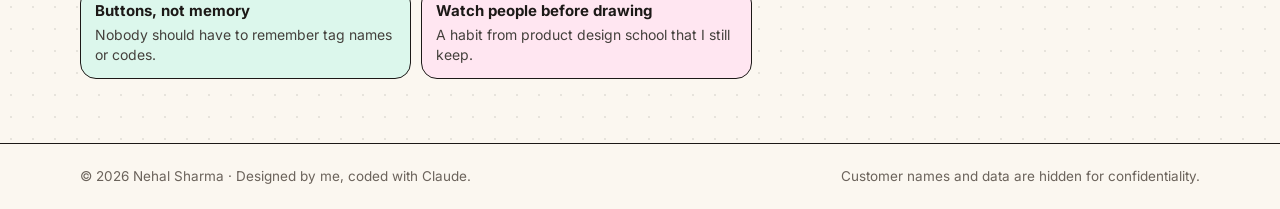
==== commit 1aaa2149: "Add files via upload" ====
--- a/index.html
+++ b/index.html
@@ -622,7 +622,7 @@
           <h3>Award and courses</h3>
           <p><b>Rising Star award</b>, 2024<br>Interaction Design Foundation, 2023<br>UI/UX Design, Design School Pune, 2021</p>
         </div>
-        <p class="pdf">Need a copy for your files? <a href="assets/nehal-sharma-resume.pdf" target="_blank" rel="noopener">View my résumé (PDF) ↗</a> <span>Opens in a new tab.</span></p>
+        <p class="pdf">Need a copy for your files? <a href="assets/nehal-sharma-resume.pdf?v=2026-11-24" target="_blank" rel="noopener">View my résumé (PDF) ↗</a> <span>Opens in a new tab.</span></p>
       </aside>
     </div>
   </section>
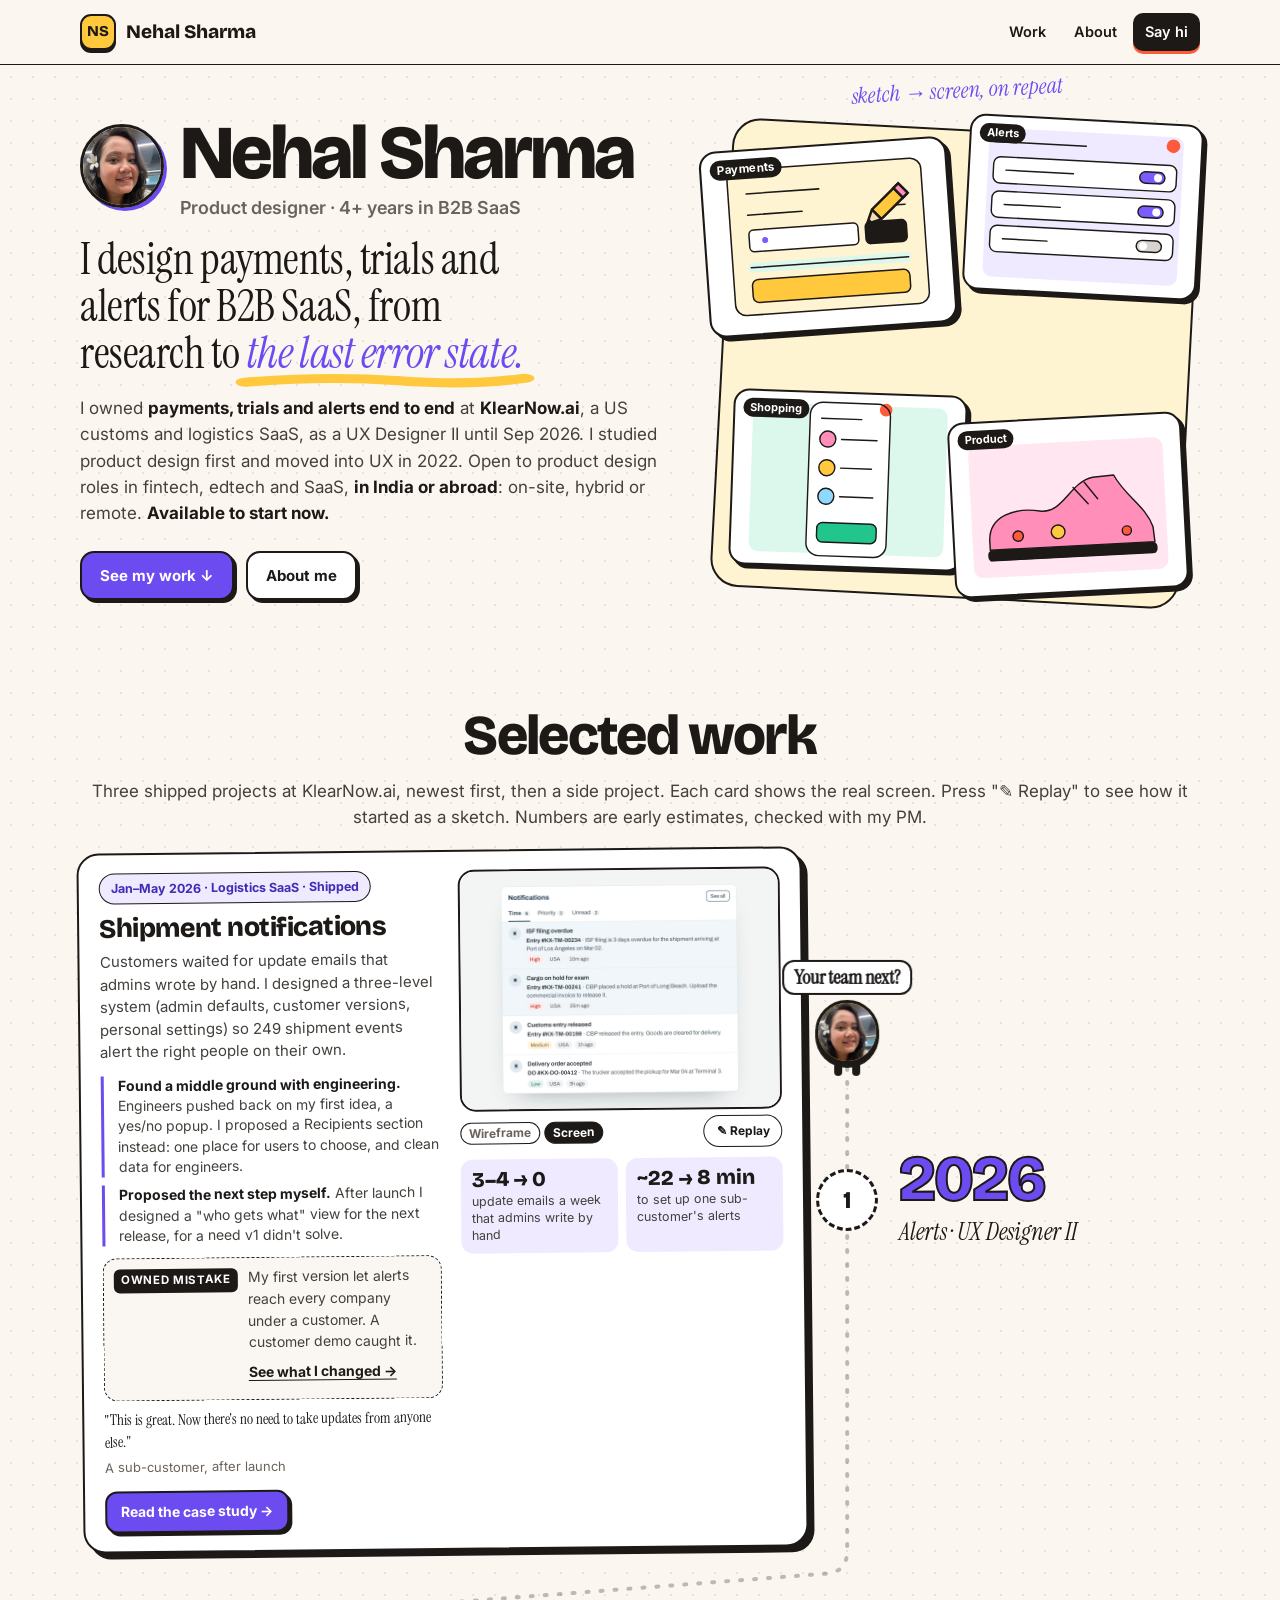
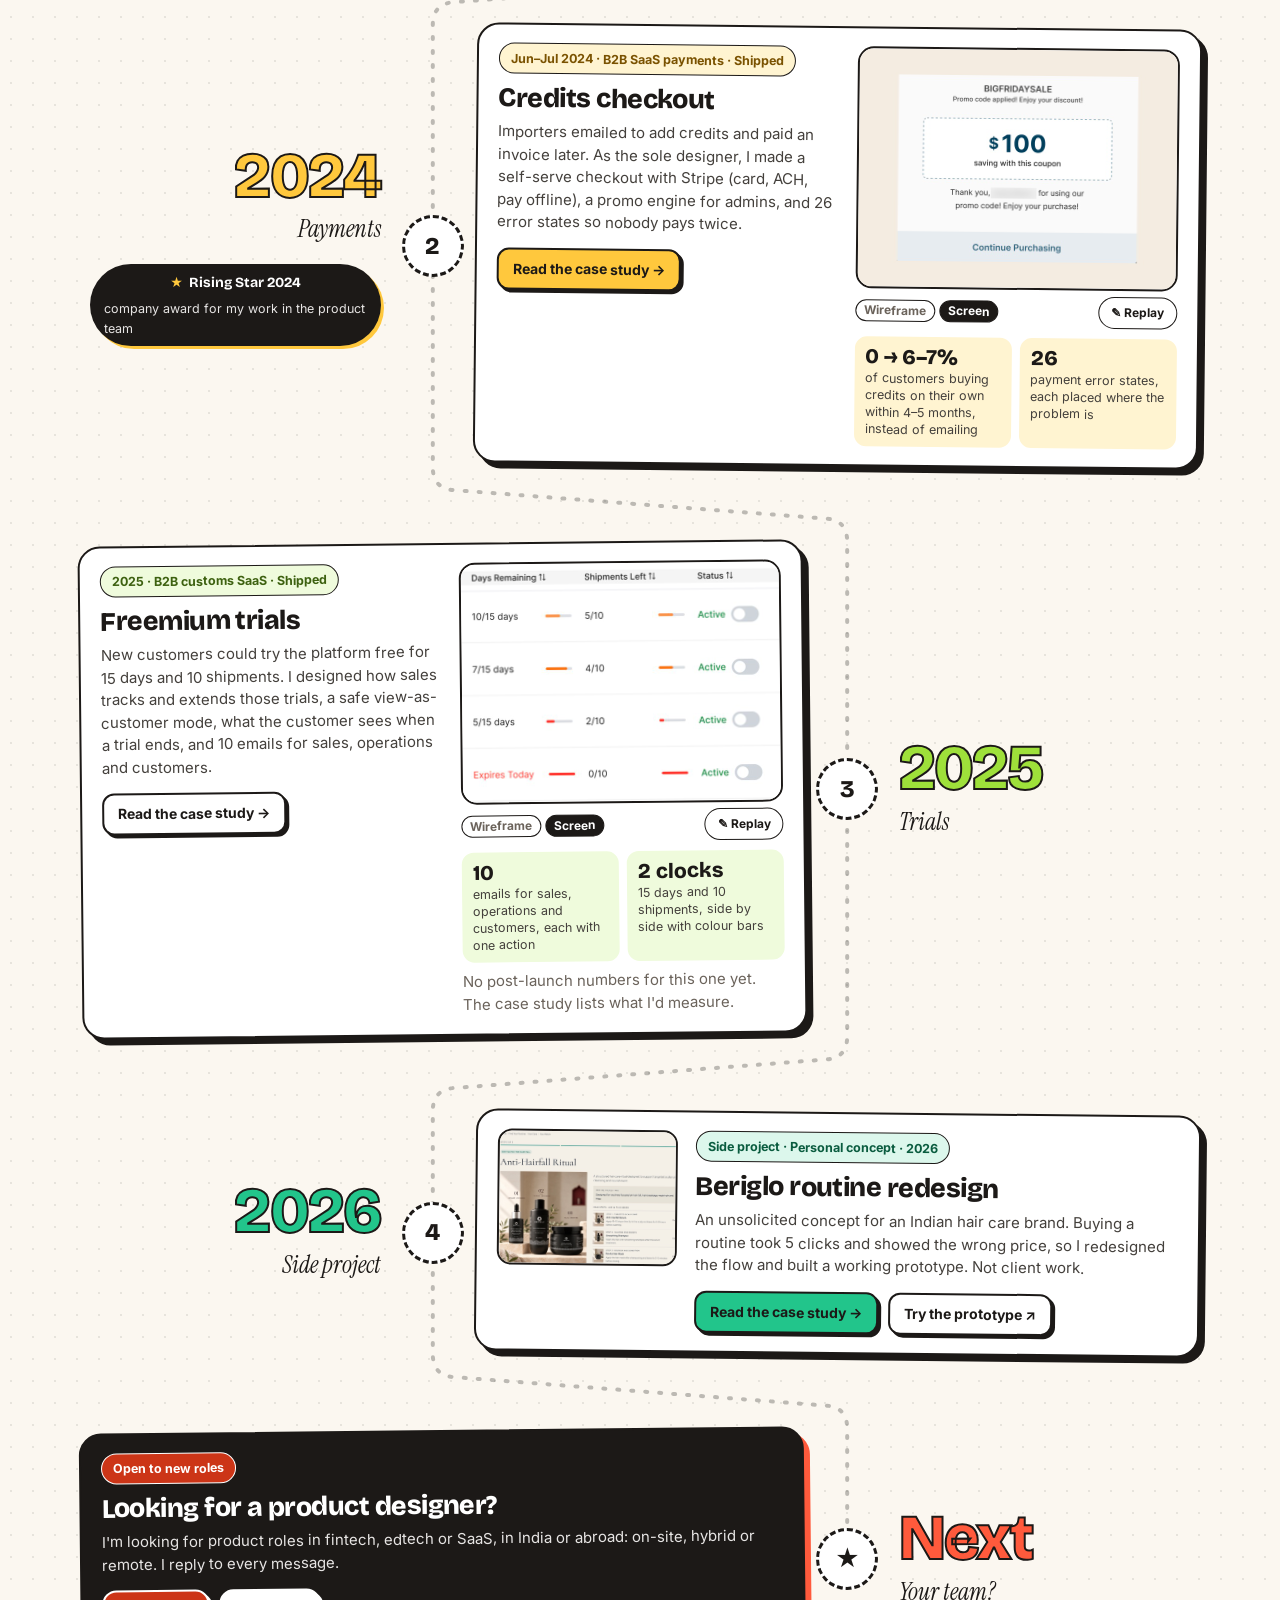
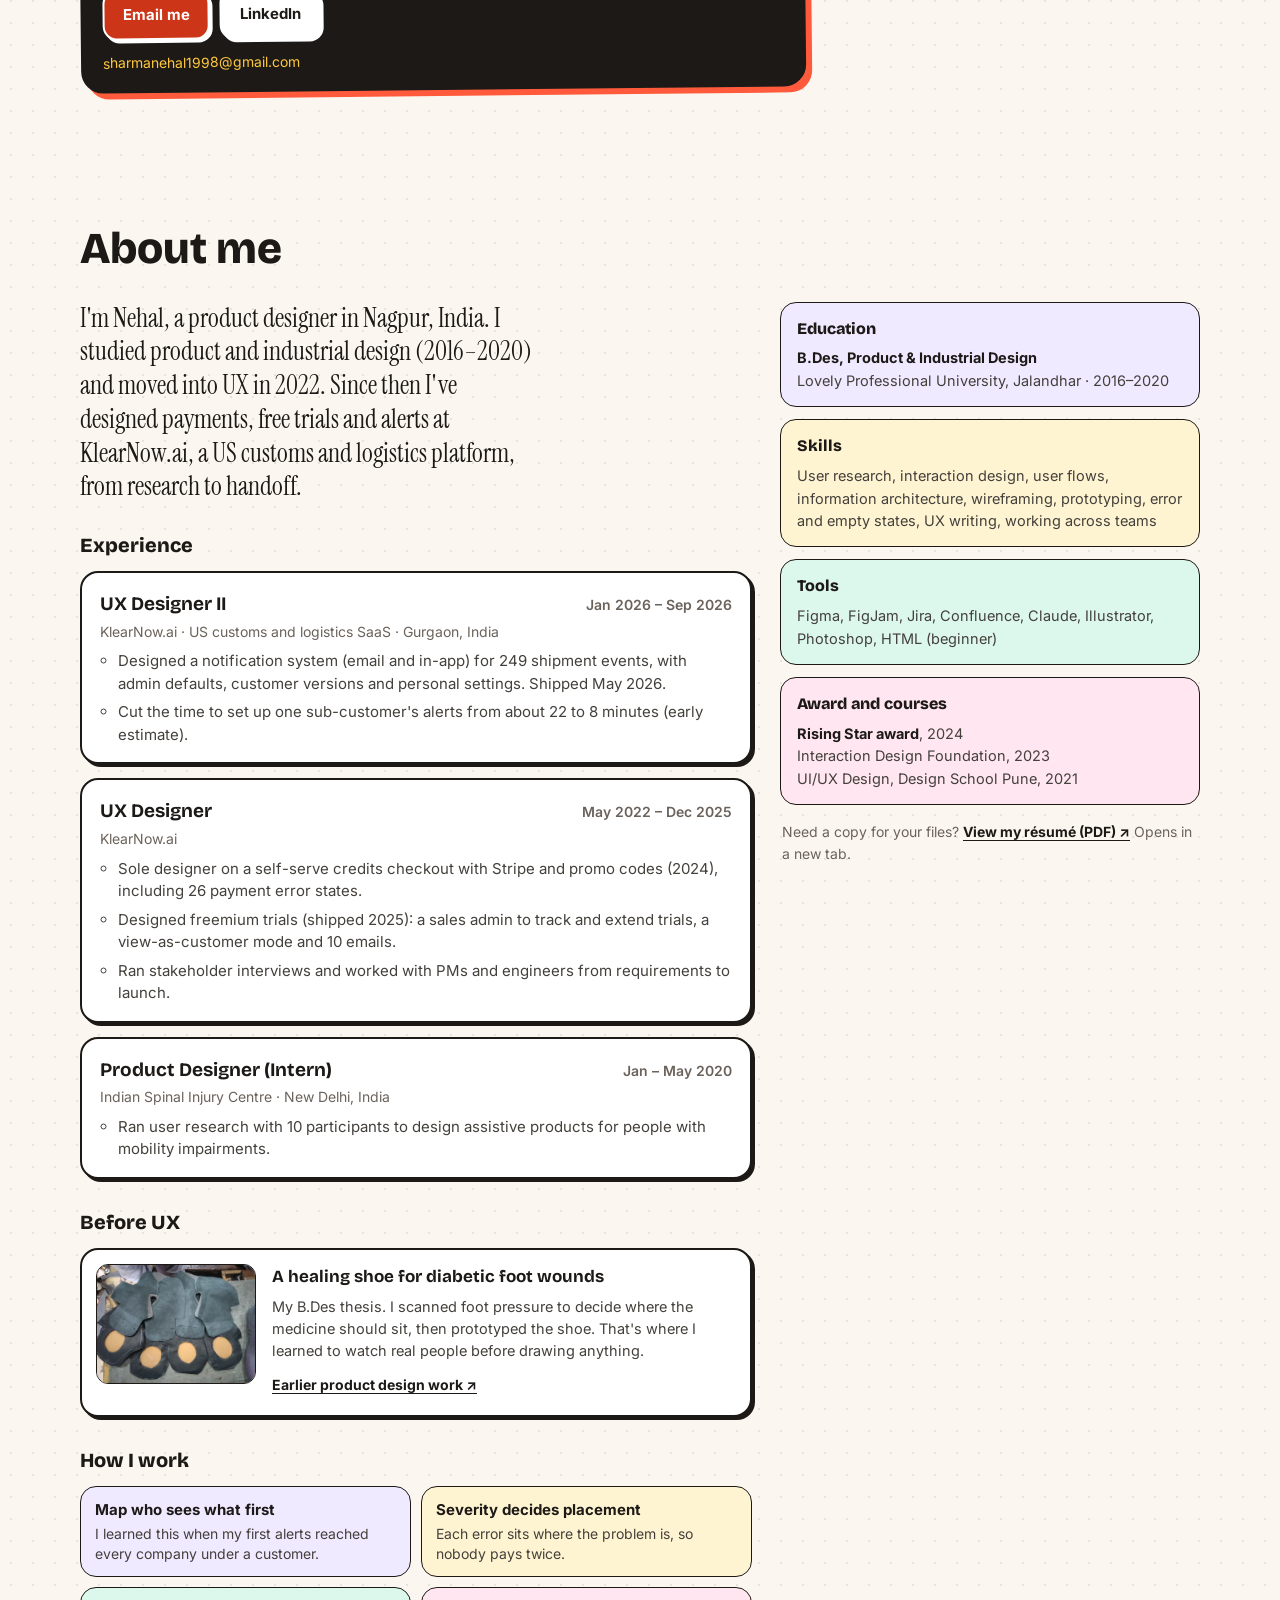
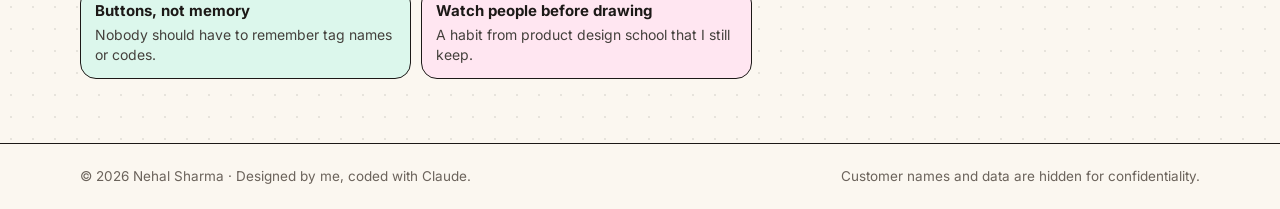
==== commit bbeb4aaf: "Add files via upload" ====
--- a/index.html
+++ b/index.html
@@ -556,7 +556,7 @@
     <h2 id="about-title">About me</h2>
     <div class="about-grid">
       <div class="about-main">
-        <p class="about-lead">I'm Nehal, a UX designer in Nagpur, India. I studied product and industrial design (2016–2020) and moved into UX in 2022. Since then I've designed payments, free trials and alerts at KlearNow.ai, a US customs and logistics platform, from research to handoff.</p>
+        <p class="about-lead">I'm Nehal, a product designer in Nagpur, India. I studied product and industrial design (2016–2020) and moved into UX in 2022. Since then I've designed payments, free trials and alerts at KlearNow.ai, a US customs and logistics platform, from research to handoff.</p>
 
         <h3>Experience</h3>
         <ol class="xp">
